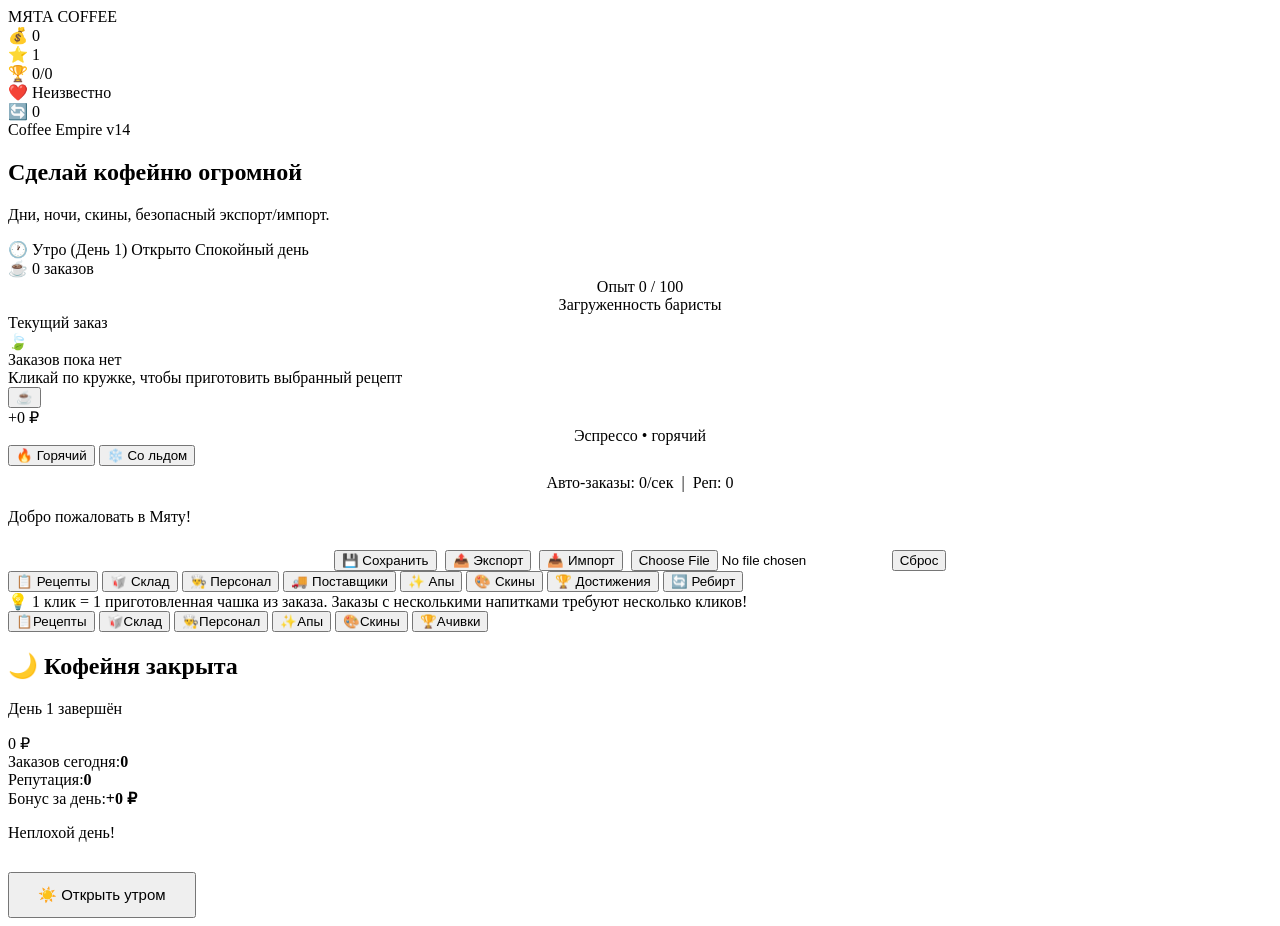
==== index.html @ 6c7955d6 "Update index.html" ====
<!doctype html>
<html lang="ru">
<head>
<meta charset="UTF-8">
<meta name="viewport" content="width=device-width, initial-scale=1, maximum-scale=1, user-scalable=no">
<title>Мята Coffee — Coffee Empire v14</title>
<link rel="stylesheet" href="style.css">
</head>
<body>
<nav>
  <div class="logo">МЯТА COFFEE<i></i></div>
  <div class="top">
    <div class="badge">💰 <span id="money">0</span></div>
    <div class="badge">⭐ <span id="level">1</span></div>
    <div class="badge">🏆 <span id="achDone">0</span>/<span id="achTotal">0</span></div>
    <div class="badge">❤️ <span id="repName">Неизвестно</span></div>
    <div class="badge">🔄 <span id="rebirth">0</span></div>
  </div>
</nav>

<div class="wrap">
  <section class="hero">
    <div class="eyebrow">Coffee Empire v14</div>
    <h1>Сделай кофейню огромной</h1>
    <p class="sub">Дни, ночи, скины, безопасный экспорт/импорт.</p>
  </section>

  <div class="day-info">
    <span>🕐 <span id="timeName">Утро</span> (День <span id="dayNum">1</span>)</span>
    <span id="statusText">Открыто</span>
    <span id="eventText">Спокойный день</span>
  </div>
  
  <div class="timebar"><div class="timefill" id="timeFill"></div></div>
  <div id="eventBanner" class="event-banner" style="display:none"></div>
  <div class="res-wrap"><div class="res-row" id="resRow"></div></div>

  <div class="layout">
    <section class="panel" id="leftPanel">
      <div class="stat">☕ <span id="cups">0</span> заказов</div>
      <div class="small" style="text-align:center">Опыт <span id="xp">0</span> / <span id="need">100</span></div>
      <div class="bar"><div class="fill" id="xpbar"></div></div>
      <div class="small" style="text-align:center">Загруженность баристы</div>
      <div class="stress-bar"><div class="stress-fill" id="stressFill"></div></div>
      
      <div class="order-stage">
        <div class="order-label">Текущий заказ</div>
        <div id="orderCard">
          <div class="emoji">🍃</div>
          <div class="name">Заказов пока нет</div>
          <div class="hint">Кликай по кружке, чтобы приготовить выбранный рецепт</div>
        </div>
      </div>

      <button class="big-coffee" id="coffeeBtn" title="Приготовить выбранный рецепт">☕</button>
      <div class="stat">+<span id="click">0</span> ₽</div>
      <div class="small" style="text-align:center" id="clickInfo">Эспрессо • горячий</div>
      
      <div class="controls">
        <button class="toggle-btn hot active" id="btnHot">🔥 Горячий</button>
        <button class="toggle-btn iced" id="btnIced">❄️ Со льдом</button>
      </div>

      <p class="small" style="text-align:center;margin-top:8px">Авто-заказы: <span id="autoRate">0</span>/сек &nbsp;|&nbsp; Реп: <span id="rep">0</span></p>
      <div class="log" id="log">Добро пожаловать в Мяту!</div>
      
      <hr style="border:0;border-top:1px solid var(--line);margin:12px 0">
      
      <div style="display:flex;gap:8px;justify-content:center;flex-wrap:wrap">
        <button class="buy" id="saveBtn">💾 Сохранить</button>
        <button class="reset" id="exportBtn">📤 Экспорт</button>
        <button class="reset" id="importBtn">📥 Импорт</button>
        <input type="file" class="file-input" id="importFile" accept=".json,.txt">
        <button class="reset" id="resetBtn">Сброс</button>
      </div>
    </section>

    <section class="panel">
      <div class="tabs" id="tabBar">
        <button class="tab active" data-tab="recipes">📋 Рецепты</button>
        <button class="tab" data-tab="storage">🥡 Склад</button>
        <button class="tab" data-tab="staff">👨‍🍳 Персонал</button>
        <button class="tab" data-tab="suppliers">🚚 Поставщики</button>
        <button class="tab" data-tab="upgrades">✨ Апы</button>
        <button class="tab" data-tab="skins">🎨 Скины</button>
        <button class="tab" data-tab="ach">🏆 Достижения</button>
        <button class="tab" data-tab="rebirth">🔄 Ребирт</button>
      </div>

      <div id="recipes">
        <div class="tip">💡 1 клик = 1 приготовленная чашка из заказа. Заказы с несколькими напитками требуют несколько кликов!</div>
        <div class="recipe-grid" id="recipeCards"></div>
      </div>
      
      <div id="storage" style="display:none">
        <p class="small" style="margin-top:0">Закупка ингредиентов (партиями по 10 шт).</p>
        <div class="inv-grid" id="invGrid"></div>
      </div>
      
      <div id="staff" style="display:none">
        <p class="small" style="margin-top:0">Персонал автоматически готовит заказы.</p>
        <div id="staffList"></div>
      </div>
      
      <div id="suppliers" style="display:none">
        <p class="small" style="margin-top:0">Автозакупка ингредиентов.</p>
        <div id="suppList"></div>
      </div>
      
      <div id="upgrades" style="display:none">
        <p class="small" style="margin-top:0">Постоянные улучшения для кофейни (сбрасываются при ребирте).</p>
        <div id="upgradeList"></div>
      </div>
      
      <div id="skins" style="display:none">
        <p class="small" style="margin-top:0">Меняй внешний вид кофейни.</p>
        <div id="skinList"></div>
      </div>
      
      <div id="ach" style="display:none">
        <p class="small" style="margin-top:0">Выполняй цели и получай бонусы навсегда.</p>
        <div id="achList"></div>
      </div>
      
      <div id="rebirth" style="display:none">
        <div style="text-align:center;padding:12px">
          <div style="font-size:28px;color:var(--purple);font-weight:900">+<span id="bonus">0</span>% к доходу</div>
          <div class="small" style="margin: 10px 0; padding: 10px; background: rgba(0,0,0,0.05); border-radius: 8px;">
              Прогресс для ребирта:<br>
              <b id="rebirthEarned" style="font-size: 16px; color: var(--green);">0</b> / <b>100 000 ₽</b>
          </div>
          <p class="small" style="color: var(--muted)">Ребирт сбросит текущие деньги, склад, персонал и улучшения, но оставит достижения, скины и даст +25% к доходу навсегда!</p>
          <button class="btn" id="rebirthBtn" style="margin-top:8px;padding:10px 20px;font-size:14px">🔄 Сделать ребирт</button>
        </div>
      </div>
    </section>
  </div>
</div>

<div class="bottom-nav">
  <button data-tab="recipes">📋<span>Рецепты</span></button>
  <button data-tab="storage">🥡<span>Склад</span></button>
  <button data-tab="staff">👨‍🍳<span>Персонал</span></button>
  <button data-tab="upgrades">✨<span>Апы</span></button>
  <button data-tab="skins">🎨<span>Скины</span></button>
  <button data-tab="ach">🏆<span>Ачивки</span></button>
</div>

<div id="dayOverlay">
  <div class="day-modal">
    <h2>🌙 Кофейня закрыта</h2>
    <p class="small">День <span id="modalDay">1</span> завершён</p>
    <div class="big-num" id="modalMoney">0 ₽</div>
    <div class="row"><span>Заказов сегодня:</span><b id="modalCups">0</b></div>
    <div class="row"><span>Репутация:</span><b id="modalRep">0</b></div>
    <div class="row"><span>Бонус за день:</span><b id="modalBonus">+0 ₽</b></div>
    <p class="small" id="modalComment">Неплохой день!</p>
    <button class="btn" id="openMorningBtn" style="margin-top:14px;padding:12px 28px;font-size:15px">☀️ Открыть утром</button>
  </div>
</div>

<script src="script.js"></script>
</body>
</html>
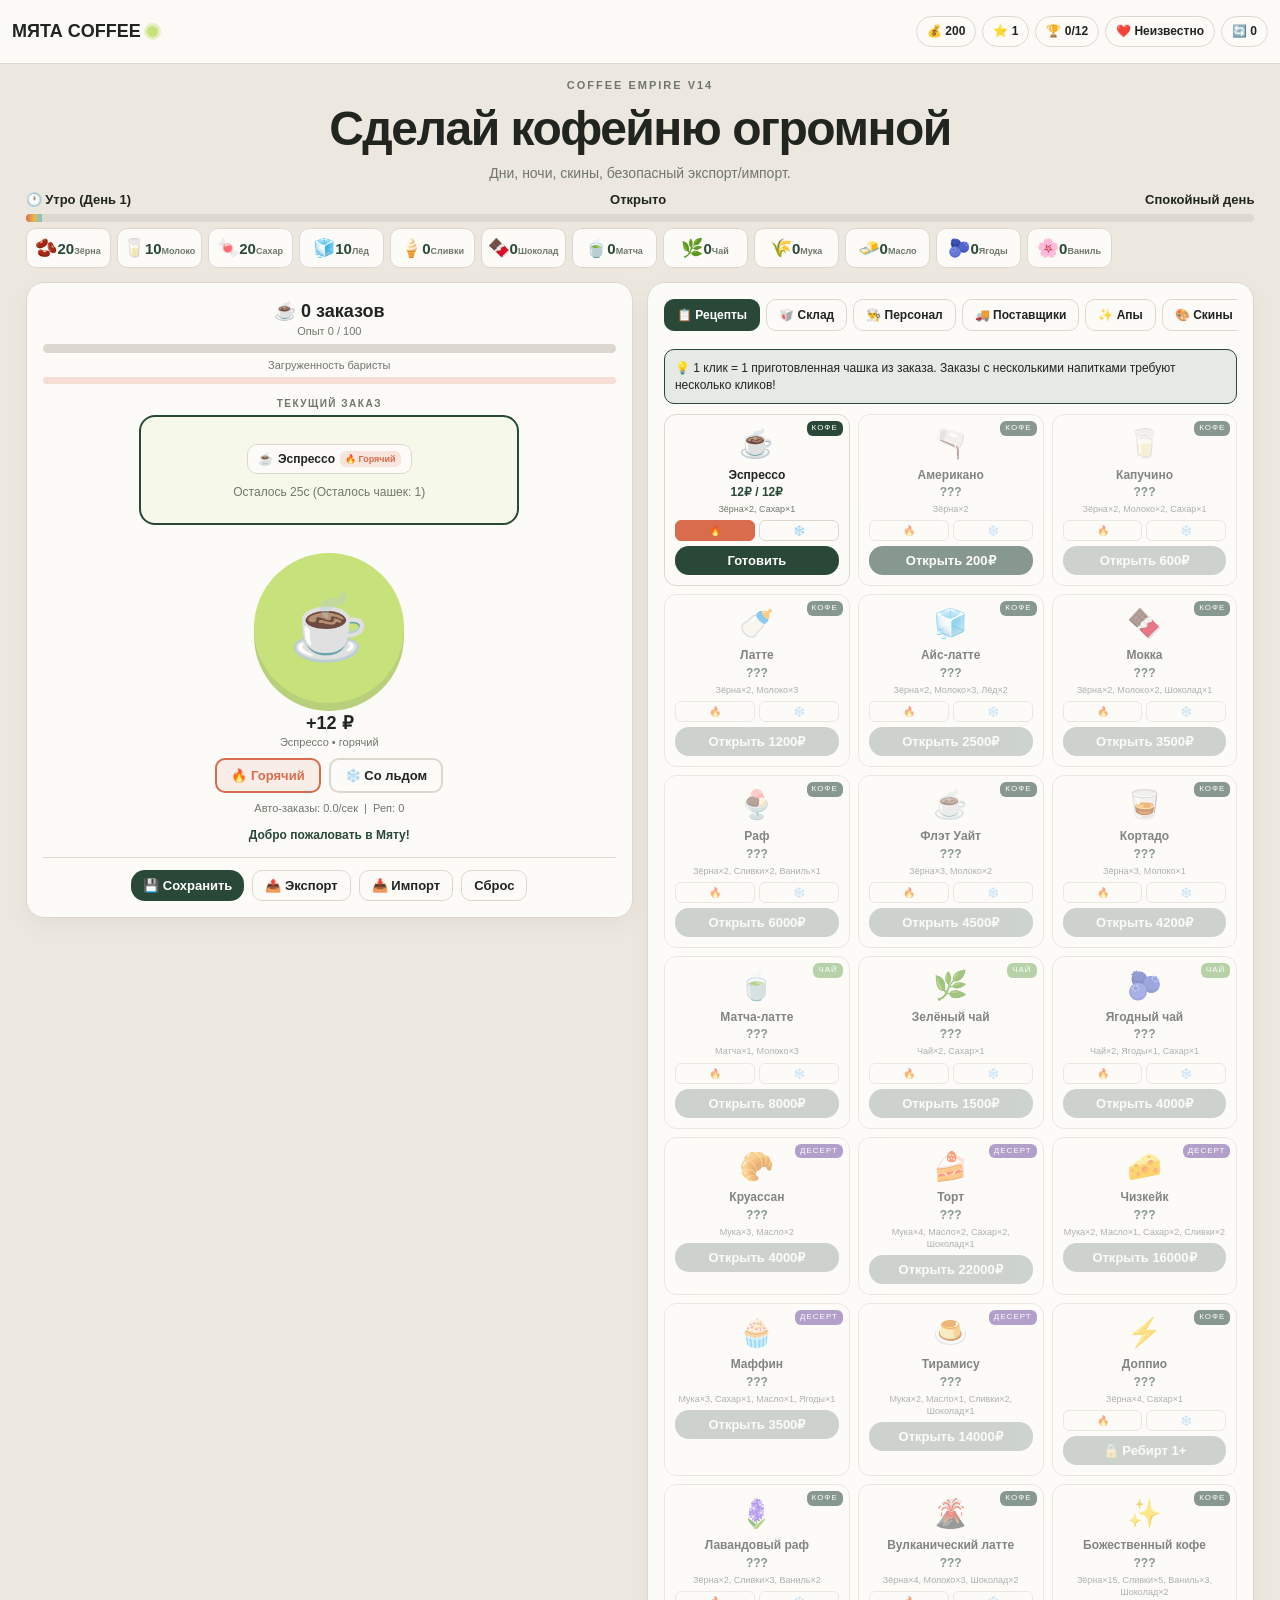
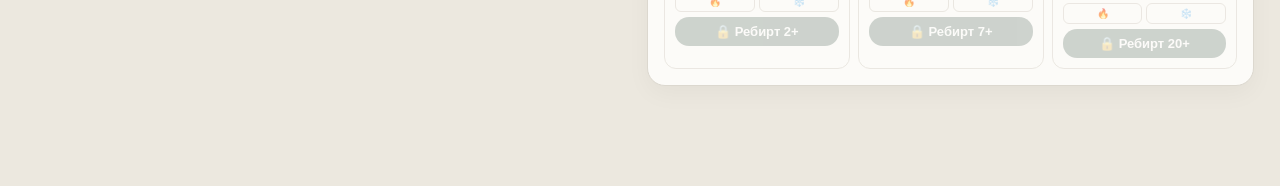
==== commit ea5e2ba3: "Add files via upload" ====
--- a/index.html
+++ b/index.html
@@ -14,7 +14,7 @@
     <div class="badge">⭐ <span id="level">1</span></div>
     <div class="badge">🏆 <span id="achDone">0</span>/<span id="achTotal">0</span></div>
     <div class="badge">❤️ <span id="repName">Неизвестно</span></div>
-    <div class="badge">🔄 <span id="rebirth">0</span></div>
+    <div class="badge">🔄 <span id="rebirthCount">0</span></div>
   </div>
 </nav>
 
--- a/style.css
+++ b/style.css
@@ -0,0 +1,89 @@
+
+:root{
+  --ink:#20251f; --muted:#6f776d; --cream:#ece8df; --green:#294838; --lime:#c8e27b; 
+  --line:#dcd8cf; --gold:#e7b84b; --purple:#7657a8; --ice:#7ec4cf; --hot:#d96c4c; 
+  --warn:#e74c3c; --ok:#27ae60; --panel:#fcfbf8; --tea:#7fb069; --nav-bg:rgba(252,251,248,.95);
+}
+body.skin-classic{--cream:#e8e3d8;--green:#5d4037;--lime:#d7ccc8;--line:#d7ccc8;--nav-bg:rgba(232,227,216,.95); --panel:#f5f0e8;}
+body.skin-rose{--cream:#fce4e9;--green:#c2185b;--lime:#f8bbd0;--line:#f8bbd0;--nav-bg:rgba(252,228,233,.95); --panel:#fff0f3;}
+body.skin-ocean{--cream:#d6eaf8;--green:#1565c0;--lime:#90caf9;--line:#bbdefb;--nav-bg:rgba(214,234,248,.95); --panel:#ebf5fb;}
+
+body.night, body.evening, body.skin-night {
+  --cream:#14161a !important; --ink:#f0f0f0 !important; --muted:#a0a5aa !important; 
+  --panel:#22262c !important; --line:#3a3f47 !important; --nav-bg:rgba(20,22,26,.95) !important;
+}
+
+*{box-sizing:border-box;-webkit-tap-highlight-color:transparent}
+html{scroll-behavior:smooth; overflow-y:scroll;}
+body{margin:0;background:var(--cream);color:var(--ink);font-family:Arial,Helvetica,sans-serif;line-height:1.35;transition:background .5s}
+.wrap{width:min(1300px,96vw);margin:auto;padding-bottom:100px}
+
+/* ИСПРАВЛЕНО: Шапка теперь тянется по высоте, если бейджи переносятся на новую строку */
+nav{min-height:64px; height:auto; display:flex; align-items:center; justify-content:space-between; border-bottom:1px solid var(--line); gap:8px; background:var(--nav-bg); backdrop-filter:blur(6px); position:sticky; top:0; z-index:10; padding:8px 12px; flex-wrap:wrap;}
+.logo{font-size:18px;font-weight:900;display:flex;align-items:center;gap:6px; flex-shrink:0;}
+.logo i{display:inline-block;width:11px;height:11px;border-radius:50%;background:var(--lime);box-shadow:0 0 0 3px rgba(200,226,123,.4)}
+.top{display:flex;gap:6px;flex-wrap:wrap;justify-content:flex-end}
+.badge{background:var(--panel);border:1px solid var(--line);border-radius:18px;padding:6px 10px;font-weight:800;white-space:nowrap;font-size:12px;color:var(--ink); flex:0 0 auto;}
+
+.bottom-nav{display:none;position:fixed;bottom:0;left:0;right:0;background:var(--nav-bg);border-top:1px solid var(--line);z-index:20;justify-content:space-around;padding:6px 0}
+.bottom-nav button{flex:1;background:none;border:none;font-size:11px;font-weight:800;color:var(--muted);padding:6px 2px;display:flex;flex-direction:column;align-items:center;gap:3px}.bottom-nav button.active{color:var(--green)}
+.hero{text-align:center;padding:14px 0 8px}.hero h1{font-size:clamp(26px,4.5vw,48px);letter-spacing:-1.5px;margin:4px 0 2px}.sub{color:var(--muted);margin:0;font-size:14px}
+.layout{display:grid;grid-template-columns:1fr 1fr;gap:14px;margin-top:14px; align-items: start;}
+@media(max-width:900px){.layout{grid-template-columns:1fr}.bottom-nav{display:flex}}
+.panel{background:var(--panel);border:1px solid var(--line);border-radius:18px;padding:16px;box-shadow:0 8px 24px rgba(0,0,0,0.04);position:relative;overflow:hidden;color:var(--ink)}
+.day-info{display:flex;justify-content:space-between;align-items:center;font-size:13px;font-weight:800;margin-bottom:6px;flex-wrap:wrap;gap:4px;color:var(--ink)}
+.timebar{height:8px;background:var(--line);border-radius:4px;margin:6px 0;overflow:hidden}.timefill{height:100%;width:0;background:linear-gradient(90deg,var(--hot),var(--gold),var(--ice));transition:width .1s linear}
+.event-banner{text-align:center;padding:8px 10px;border-radius:10px;font-weight:900;font-size:13px;margin:8px 0;animation:pulse 2.2s infinite}
+.event-morning{background:#fff8e1;color:#8d6e63}.event-rain{background:#e3f2fd;color:#1565c0}.event-festival{background:#f3e5f5;color:#6a1b9a}.event-rush{background:#ffebee;color:#c62828}.event-supply{background:#e8f5e9;color:#2e7d32}.event-inspection{background:#fff3e0;color:#ef6c00}
+@keyframes pulse{0%,100%{transform:scale(1)}50%{transform:scale(1.01)}}
+.res-wrap{overflow-x:auto;-webkit-overflow-scrolling:touch;margin-bottom:12px}.res-row{display:flex;gap:6px;min-width:max-content}
+.res{flex:0 0 auto;width:85px;background:var(--panel);border:1px solid var(--line);border-radius:10px;padding:7px 5px;text-align:center;font-size:11px;font-weight:800}.res .n{font-size:15px;color:var(--green)}.res .cap{font-size:9px;color:var(--muted)}
+.order-stage{text-align:center;padding:8px 0}.order-label{font-size:10px;text-transform:uppercase;letter-spacing:1.5px;color:var(--muted);font-weight:800;margin-bottom:4px}
+#orderCard{max-width:380px;margin:0 auto 12px;border:2px dashed var(--line);border-radius:16px;padding:14px;background:var(--panel);min-height:110px;display:flex;flex-direction:column;align-items:center;justify-content:center;gap:6px;transition:.2s}#orderCard.active{border-style:solid;border-color:var(--green);background:rgba(200,226,123,.12)}
+#orderCard .emoji{font-size:42px}#orderCard .name{font-size:16px;font-weight:900;color:var(--ink)}#orderCard .hint{color:var(--muted);font-size:12px}
+.order-items{display:flex;gap:8px;flex-wrap:wrap;justify-content:center;margin:4px 0}
+.oitem{background:var(--panel);border:1px solid var(--line);border-radius:10px;padding:6px 10px;font-weight:800;font-size:12px;display:flex;align-items:center;gap:5px;color:var(--ink)}
+.oitem .t{font-size:9px;padding:2px 5px;border-radius:6px}.oitem .t.hot{background:rgba(217, 108, 76, 0.15);color:var(--hot)}.oitem .t.iced{background:rgba(126, 196, 207, 0.15);color:var(--ice)}.oitem .t.food{background:rgba(150,150,150,0.15);color:var(--muted)}
+
+.big-coffee{width:150px;height:150px;border:0;border-radius:50%;background:var(--lime);display:block;margin:8px auto;font-size:64px;cursor:pointer;box-shadow:0 8px 0 rgba(168,198,93,0.8);transition:.08s;touch-action:manipulation}.big-coffee:active:not(:disabled){transform:translateY(6px);box-shadow:0 2px 0 rgba(168,198,93,0.8)}.big-coffee:disabled{opacity:.45;cursor:not-allowed}.big-coffee.overheat{animation:shake .4s;filter:brightness(1.2)}
+@keyframes shake{0%,100%{transform:translateX(0)}25%{transform:translateX(-4px)}75%{transform:translateX(4px)}}
+.controls{display:flex;gap:8px;justify-content:center;flex-wrap:wrap;margin-top:8px}
+.toggle-btn{border:2px solid var(--line);background:var(--panel);border-radius:10px;padding:8px 14px;font-weight:800;cursor:pointer;display:inline-flex;align-items:center;gap:5px;transition:.15s;font-size:13px;color:var(--ink);touch-action:manipulation}
+.toggle-btn.active.hot{border-color:var(--hot);color:var(--hot);background:rgba(217, 108, 76, 0.1)}
+.toggle-btn.active.iced{border-color:var(--ice);color:var(--ice);background:rgba(126, 196, 207, 0.1)}
+.toggle-btn:disabled{opacity:.5;cursor:not-allowed}
+.stat{text-align:center;font-size:18px;font-weight:900;color:var(--ink)}.small{font-size:11px;color:var(--muted)}
+.bar{height:9px;background:var(--line);border-radius:8px;overflow:hidden;margin:5px 0}.fill{height:100%;width:0;background:var(--green);transition:.25s}
+.stress-bar{height:7px;background:rgba(217, 108, 76, 0.2);border-radius:4px;overflow:hidden;margin:5px 0}.stress-fill{height:100%;width:0;background:var(--hot);transition:.2s}
+.log{text-align:center;min-height:18px;color:var(--green);font-weight:800;margin-top:6px;font-size:12px}
+
+/* ИСПРАВЛЕНО: Вкладки теперь имеют горизонтальный скролл и не прыгают на новые строки */
+.tabs{display:flex;gap:6px;margin-bottom:12px;overflow-x:auto;-webkit-overflow-scrolling:touch;padding-bottom:6px;}
+.tabs::-webkit-scrollbar { height: 4px; }
+.tabs::-webkit-scrollbar-thumb { background: var(--line); border-radius: 4px; }
+.tab{flex:0 0 auto;white-space:nowrap;padding:8px 12px;border:1px solid var(--line);background:transparent;border-radius:10px;font-weight:800;cursor:pointer;transition:.15s;font-size:12px;color:var(--ink)}.tab.active{background:var(--green);color:#fff; border-color:var(--green);}
+
+.item{border:1px solid var(--line);border-radius:12px;padding:10px;margin:7px 0;display:flex;justify-content:space-between;align-items:center;gap:8px}.item .meta{flex:1}.item .title{font-weight:900;font-size:13px;color:var(--ink)}.item .desc{font-size:10px;color:var(--muted)}
+.btn,.buy{border:0;background:var(--green);color:#fff;border-radius:14px;padding:7px 12px;font-weight:800;cursor:pointer;transition:.15s;font-size:13px;touch-action:manipulation}.btn:disabled,.buy:disabled{opacity:.4;cursor:not-allowed}.btn.secondary{background:var(--gold);color:#2a2208}.btn.small{padding:5px 8px;font-size:11px}.btn.danger{background:var(--warn)}
+.recipe-grid{display:grid;grid-template-columns:repeat(3,1fr);gap:8px}
+.card{border:1px solid var(--line);border-radius:12px;padding:10px;background:var(--panel);text-align:center;position:relative}.card .emoji{font-size:28px}.card b{font-size:12px;color:var(--ink)}.card .small{font-size:9px}.card .cost{color:var(--green);font-weight:900;font-size:12px}.card .ing{font-size:9px;color:var(--muted);margin-top:3px}.card .temp-row{display:flex;gap:4px;margin-top:5px}.card .temp-row button{flex:1;font-size:10px;padding:4px 2px;border-radius:6px;border:1px solid var(--line);background:var(--panel);color:var(--ink);cursor:pointer;font-weight:800}
+.card .temp-row button.active.hot{background:var(--hot);color:#fff;border-color:var(--hot)}.card .temp-row button.active.iced{background:var(--ice);color:#fff;border-color:var(--ice)}.card .cat{font-size:8px;text-transform:uppercase;letter-spacing:1px;color:#fff;background:var(--green);padding:2px 5px;border-radius:6px;position:absolute;top:6px;right:6px}.card.cat-tea .cat{background:var(--tea)}.card.cat-dessert .cat{background:var(--purple)}
+@media(max-width:560px){.recipe-grid{grid-template-columns:1fr 1fr}}
+.inv-grid{display:grid;grid-template-columns:repeat(4,1fr);gap:8px}
+.inv-cell{background:var(--panel);border:1px solid var(--line);border-radius:10px;padding:7px;text-align:center;font-size:10px;font-weight:800}.inv-cell .emoji{font-size:20px;display:block}.inv-cell .n{font-size:13px;color:var(--green)}.inv-cell .cap{font-size:8px;color:var(--muted)}
+@media(max-width:560px){.inv-grid{grid-template-columns:repeat(3,1fr)}}
+.staff-card,.supp,.ach{border:1px solid var(--line);border-radius:12px;padding:10px;margin:7px 0;background:var(--panel)}
+.staff-card .head,.supp .head{display:flex;justify-content:space-between;align-items:center;gap:6px}
+.staff-card .emoji{font-size:24px}.staff-card .name,.supp .name{font-weight:900;font-size:13px;color:var(--ink)}.staff-card .lvl,.supp .desc{font-size:10px;color:var(--muted)}.staff-card .stats,.supp .rate{font-size:10px;color:var(--muted);margin:4px 0}.staff-card .actions{display:flex;gap:5px;flex-wrap:wrap}
+.ach{display:flex;gap:8px;align-items:center}.ach.done{background:rgba(200,226,123,.15);border-color:var(--lime)}.ach .icon{font-size:24px}.ach .info{flex:1}.ach .title{font-weight:900;font-size:13px;color:var(--ink)}.ach .desc{font-size:10px;color:var(--muted)}.ach .progress{font-size:9px;color:var(--green);font-weight:800;margin-top:2px}.ach .reward{font-size:10px;color:var(--gold);font-weight:800;white-space:nowrap}
+.skin-card{border:1px solid var(--line);border-radius:12px;padding:10px;margin:7px 0;display:flex;justify-content:space-between;align-items:center;background:var(--panel)}.skin-card .preview{width:36px;height:36px;border-radius:8px;border:1px solid var(--line)}.skin-card .name{font-weight:900;font-size:13px;color:var(--ink)}.skin-card .desc{font-size:10px;color:var(--muted)}
+#dayOverlay{position:fixed;inset:0;background:rgba(0,0,0,.75);display:none;align-items:center;justify-content:center;z-index:50;padding:16px}#dayOverlay.show{display:flex}
+.day-modal{background:var(--panel);border-radius:20px;padding:22px;max-width:420px;width:100%;text-align:center;border:1px solid var(--line);color:var(--ink)}.day-modal h2{margin:0 0 10px}.day-modal .big-num{font-size:34px;font-weight:900;color:var(--green)}.day-modal .row{display:flex;justify-content:space-between;padding:8px 0;border-bottom:1px solid var(--line);font-size:14px}
+.float{position:fixed;pointer-events:none;font-weight:900;font-size:16px;animation:floatUp 1.1s ease-out forwards;z-index:100}
+@keyframes floatUp{0%{opacity:1;transform:translateY(0) scale(1)}100%{opacity:0;transform:translateY(-50px) scale(1.2)}}
+.flash{animation:flash .4s}@keyframes flash{0%,100%{filter:brightness(1)}50%{filter:brightness(1.3)}}
+.reset{border:1px solid var(--line);background:var(--panel);border-radius:10px;padding:7px 12px;cursor:pointer;font-weight:800;font-size:13px;color:var(--ink)}
+.file-input{display:none}
+.tip{background:rgba(41, 72, 56, 0.1);border:1px solid var(--green);border-radius:10px;padding:10px;font-size:12px;color:var(--ink);margin-bottom:10px}
+
+.eyebrow{font-size:11px;text-transform:uppercase;letter-spacing:2px;color:var(--muted);font-weight:900}
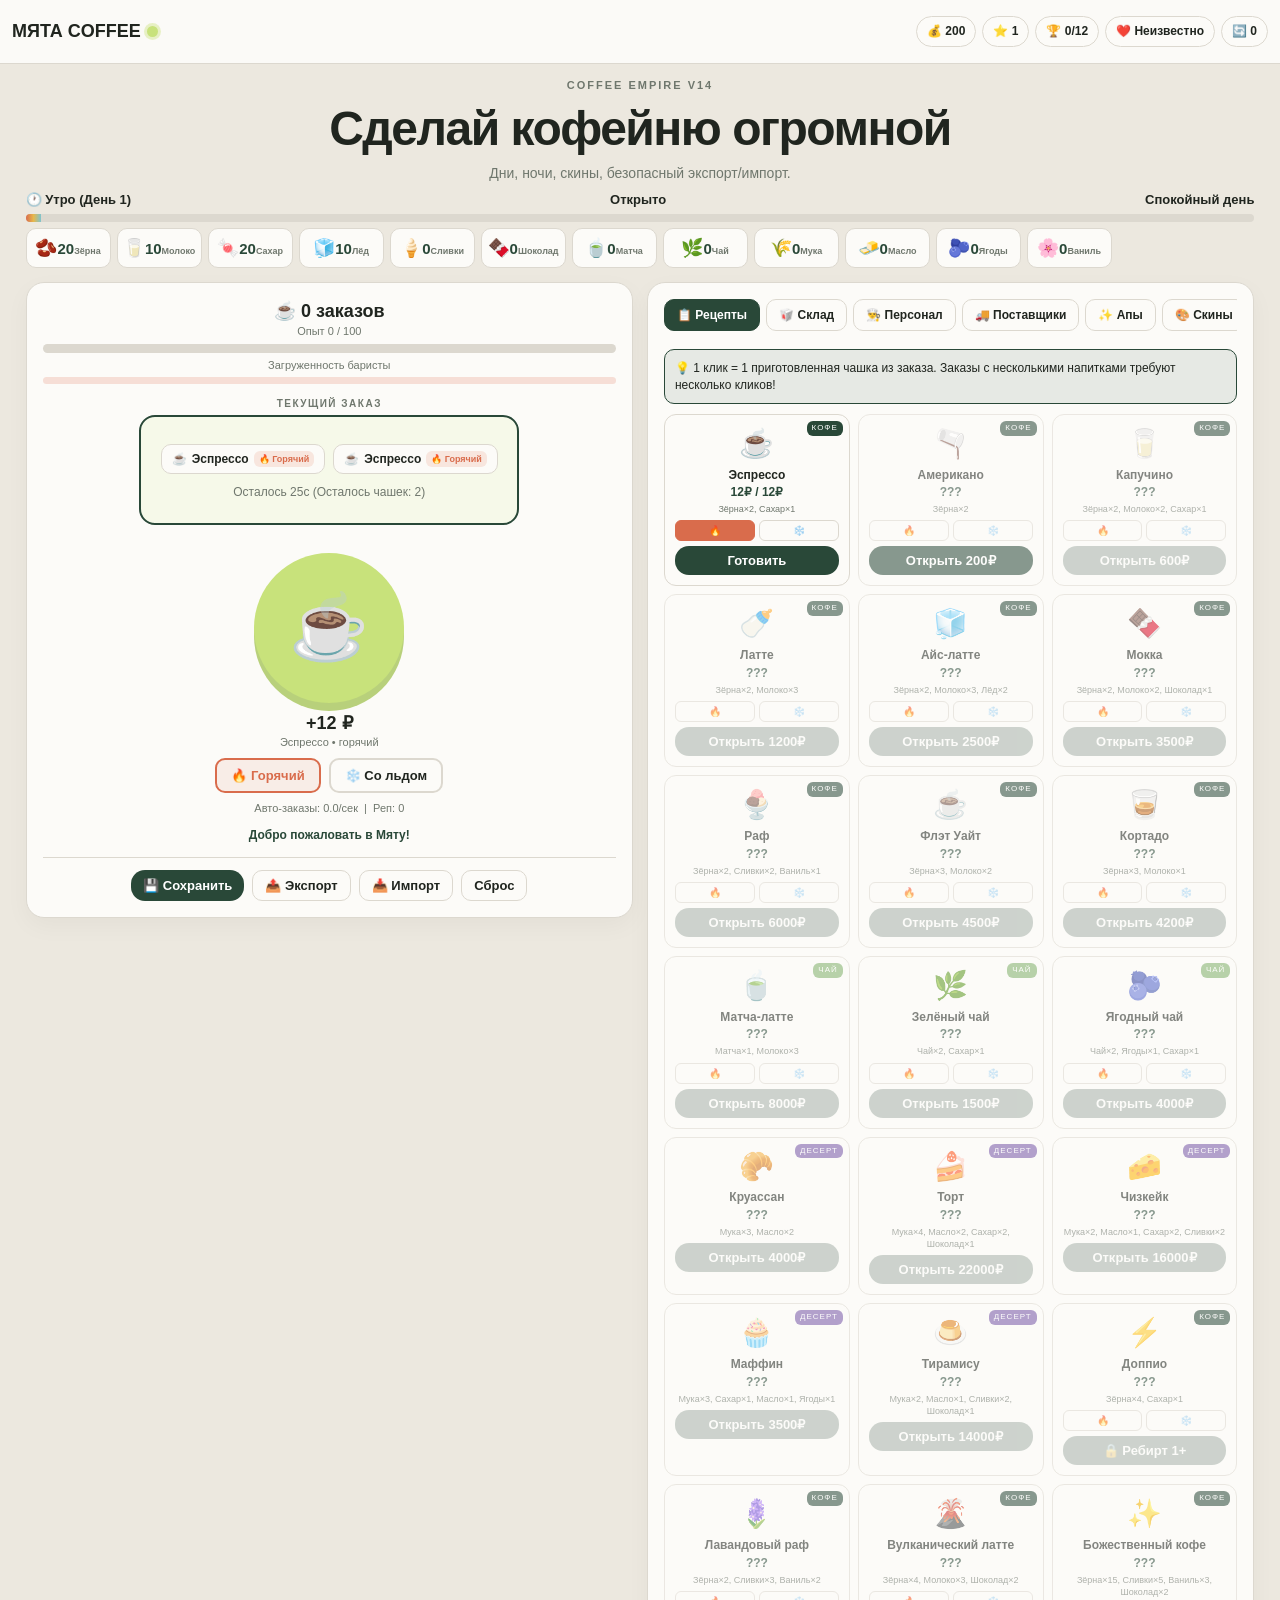
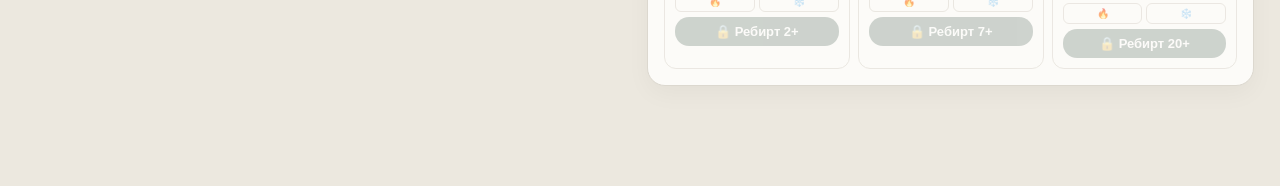
==== commit 588f5f22: "Update index.html" ====
--- a/index.html
+++ b/index.html
@@ -4,7 +4,96 @@
 <meta charset="UTF-8">
 <meta name="viewport" content="width=device-width, initial-scale=1, maximum-scale=1, user-scalable=no">
 <title>Мята Coffee — Coffee Empire v14</title>
-<link rel="stylesheet" href="style.css">
+<style>
+:root{
+  --ink:#20251f; --muted:#6f776d; --cream:#ece8df; --green:#294838; --lime:#c8e27b; 
+  --line:#dcd8cf; --gold:#e7b84b; --purple:#7657a8; --ice:#7ec4cf; --hot:#d96c4c; 
+  --warn:#e74c3c; --ok:#27ae60; --panel:#fcfbf8; --tea:#7fb069; --nav-bg:rgba(252,251,248,.95);
+}
+body.skin-classic{--cream:#e8e3d8;--green:#5d4037;--lime:#d7ccc8;--line:#d7ccc8;--nav-bg:rgba(232,227,216,.95); --panel:#f5f0e8;}
+body.skin-rose{--cream:#fce4e9;--green:#c2185b;--lime:#f8bbd0;--line:#f8bbd0;--nav-bg:rgba(252,228,233,.95); --panel:#fff0f3;}
+body.skin-ocean{--cream:#d6eaf8;--green:#1565c0;--lime:#90caf9;--line:#bbdefb;--nav-bg:rgba(214,234,248,.95); --panel:#ebf5fb;}
+
+body.night, body.evening, body.skin-night {
+  --cream:#14161a !important; --ink:#f0f0f0 !important; --muted:#a0a5aa !important; 
+  --panel:#22262c !important; --line:#3a3f47 !important; --nav-bg:rgba(20,22,26,.95) !important;
+}
+
+*{box-sizing:border-box;-webkit-tap-highlight-color:transparent}
+html{scroll-behavior:smooth; overflow-y:scroll;}
+body{margin:0;background:var(--cream);color:var(--ink);font-family:Arial,Helvetica,sans-serif;line-height:1.35;transition:background .5s}
+.wrap{width:min(1300px,96vw);margin:auto;padding-bottom:100px}
+
+/* ИСПРАВЛЕНО: Шапка теперь тянется по высоте, если бейджи переносятся на новую строку */
+nav{min-height:64px; height:auto; display:flex; align-items:center; justify-content:space-between; border-bottom:1px solid var(--line); gap:8px; background:var(--nav-bg); backdrop-filter:blur(6px); position:sticky; top:0; z-index:10; padding:8px 12px; flex-wrap:wrap;}
+.logo{font-size:18px;font-weight:900;display:flex;align-items:center;gap:6px; flex-shrink:0;}
+.logo i{display:inline-block;width:11px;height:11px;border-radius:50%;background:var(--lime);box-shadow:0 0 0 3px rgba(200,226,123,.4)}
+.top{display:flex;gap:6px;flex-wrap:wrap;justify-content:flex-end}
+.badge{background:var(--panel);border:1px solid var(--line);border-radius:18px;padding:6px 10px;font-weight:800;white-space:nowrap;font-size:12px;color:var(--ink); flex:0 0 auto;}
+
+.bottom-nav{display:none;position:fixed;bottom:0;left:0;right:0;background:var(--nav-bg);border-top:1px solid var(--line);z-index:20;justify-content:space-around;padding:6px 0}
+.bottom-nav button{flex:1;background:none;border:none;font-size:11px;font-weight:800;color:var(--muted);padding:6px 2px;display:flex;flex-direction:column;align-items:center;gap:3px}.bottom-nav button.active{color:var(--green)}
+.hero{text-align:center;padding:14px 0 8px}.hero h1{font-size:clamp(26px,4.5vw,48px);letter-spacing:-1.5px;margin:4px 0 2px}.sub{color:var(--muted);margin:0;font-size:14px}
+.layout{display:grid;grid-template-columns:1fr 1fr;gap:14px;margin-top:14px; align-items: start;}
+@media(max-width:900px){.layout{grid-template-columns:1fr}.bottom-nav{display:flex}}
+.panel{background:var(--panel);border:1px solid var(--line);border-radius:18px;padding:16px;box-shadow:0 8px 24px rgba(0,0,0,0.04);position:relative;overflow:hidden;color:var(--ink)}
+.day-info{display:flex;justify-content:space-between;align-items:center;font-size:13px;font-weight:800;margin-bottom:6px;flex-wrap:wrap;gap:4px;color:var(--ink)}
+.timebar{height:8px;background:var(--line);border-radius:4px;margin:6px 0;overflow:hidden}.timefill{height:100%;width:0;background:linear-gradient(90deg,var(--hot),var(--gold),var(--ice));transition:width .1s linear}
+.event-banner{text-align:center;padding:8px 10px;border-radius:10px;font-weight:900;font-size:13px;margin:8px 0;animation:pulse 2.2s infinite}
+.event-morning{background:#fff8e1;color:#8d6e63}.event-rain{background:#e3f2fd;color:#1565c0}.event-festival{background:#f3e5f5;color:#6a1b9a}.event-rush{background:#ffebee;color:#c62828}.event-supply{background:#e8f5e9;color:#2e7d32}.event-inspection{background:#fff3e0;color:#ef6c00}
+@keyframes pulse{0%,100%{transform:scale(1)}50%{transform:scale(1.01)}}
+.res-wrap{overflow-x:auto;-webkit-overflow-scrolling:touch;margin-bottom:12px}.res-row{display:flex;gap:6px;min-width:max-content}
+.res{flex:0 0 auto;width:85px;background:var(--panel);border:1px solid var(--line);border-radius:10px;padding:7px 5px;text-align:center;font-size:11px;font-weight:800}.res .n{font-size:15px;color:var(--green)}.res .cap{font-size:9px;color:var(--muted)}
+.order-stage{text-align:center;padding:8px 0}.order-label{font-size:10px;text-transform:uppercase;letter-spacing:1.5px;color:var(--muted);font-weight:800;margin-bottom:4px}
+#orderCard{max-width:380px;margin:0 auto 12px;border:2px dashed var(--line);border-radius:16px;padding:14px;background:var(--panel);min-height:110px;display:flex;flex-direction:column;align-items:center;justify-content:center;gap:6px;transition:.2s}#orderCard.active{border-style:solid;border-color:var(--green);background:rgba(200,226,123,.12)}
+#orderCard .emoji{font-size:42px}#orderCard .name{font-size:16px;font-weight:900;color:var(--ink)}#orderCard .hint{color:var(--muted);font-size:12px}
+.order-items{display:flex;gap:8px;flex-wrap:wrap;justify-content:center;margin:4px 0}
+.oitem{background:var(--panel);border:1px solid var(--line);border-radius:10px;padding:6px 10px;font-weight:800;font-size:12px;display:flex;align-items:center;gap:5px;color:var(--ink)}
+.oitem .t{font-size:9px;padding:2px 5px;border-radius:6px}.oitem .t.hot{background:rgba(217, 108, 76, 0.15);color:var(--hot)}.oitem .t.iced{background:rgba(126, 196, 207, 0.15);color:var(--ice)}.oitem .t.food{background:rgba(150,150,150,0.15);color:var(--muted)}
+
+.big-coffee{width:150px;height:150px;border:0;border-radius:50%;background:var(--lime);display:block;margin:8px auto;font-size:64px;cursor:pointer;box-shadow:0 8px 0 rgba(168,198,93,0.8);transition:.08s;touch-action:manipulation}.big-coffee:active:not(:disabled){transform:translateY(6px);box-shadow:0 2px 0 rgba(168,198,93,0.8)}.big-coffee:disabled{opacity:.45;cursor:not-allowed}.big-coffee.overheat{animation:shake .4s;filter:brightness(1.2)}
+@keyframes shake{0%,100%{transform:translateX(0)}25%{transform:translateX(-4px)}75%{transform:translateX(4px)}}
+.controls{display:flex;gap:8px;justify-content:center;flex-wrap:wrap;margin-top:8px}
+.toggle-btn{border:2px solid var(--line);background:var(--panel);border-radius:10px;padding:8px 14px;font-weight:800;cursor:pointer;display:inline-flex;align-items:center;gap:5px;transition:.15s;font-size:13px;color:var(--ink);touch-action:manipulation}
+.toggle-btn.active.hot{border-color:var(--hot);color:var(--hot);background:rgba(217, 108, 76, 0.1)}
+.toggle-btn.active.iced{border-color:var(--ice);color:var(--ice);background:rgba(126, 196, 207, 0.1)}
+.toggle-btn:disabled{opacity:.5;cursor:not-allowed}
+.stat{text-align:center;font-size:18px;font-weight:900;color:var(--ink)}.small{font-size:11px;color:var(--muted)}
+.bar{height:9px;background:var(--line);border-radius:8px;overflow:hidden;margin:5px 0}.fill{height:100%;width:0;background:var(--green);transition:.25s}
+.stress-bar{height:7px;background:rgba(217, 108, 76, 0.2);border-radius:4px;overflow:hidden;margin:5px 0}.stress-fill{height:100%;width:0;background:var(--hot);transition:.2s}
+.log{text-align:center;min-height:18px;color:var(--green);font-weight:800;margin-top:6px;font-size:12px}
+
+/* ИСПРАВЛЕНО: Вкладки теперь имеют горизонтальный скролл и не прыгают на новые строки */
+.tabs{display:flex;gap:6px;margin-bottom:12px;overflow-x:auto;-webkit-overflow-scrolling:touch;padding-bottom:6px;}
+.tabs::-webkit-scrollbar { height: 4px; }
+.tabs::-webkit-scrollbar-thumb { background: var(--line); border-radius: 4px; }
+.tab{flex:0 0 auto;white-space:nowrap;padding:8px 12px;border:1px solid var(--line);background:transparent;border-radius:10px;font-weight:800;cursor:pointer;transition:.15s;font-size:12px;color:var(--ink)}.tab.active{background:var(--green);color:#fff; border-color:var(--green);}
+
+.item{border:1px solid var(--line);border-radius:12px;padding:10px;margin:7px 0;display:flex;justify-content:space-between;align-items:center;gap:8px}.item .meta{flex:1}.item .title{font-weight:900;font-size:13px;color:var(--ink)}.item .desc{font-size:10px;color:var(--muted)}
+.btn,.buy{border:0;background:var(--green);color:#fff;border-radius:14px;padding:7px 12px;font-weight:800;cursor:pointer;transition:.15s;font-size:13px;touch-action:manipulation}.btn:disabled,.buy:disabled{opacity:.4;cursor:not-allowed}.btn.secondary{background:var(--gold);color:#2a2208}.btn.small{padding:5px 8px;font-size:11px}.btn.danger{background:var(--warn)}
+.recipe-grid{display:grid;grid-template-columns:repeat(3,1fr);gap:8px}
+.card{border:1px solid var(--line);border-radius:12px;padding:10px;background:var(--panel);text-align:center;position:relative}.card .emoji{font-size:28px}.card b{font-size:12px;color:var(--ink)}.card .small{font-size:9px}.card .cost{color:var(--green);font-weight:900;font-size:12px}.card .ing{font-size:9px;color:var(--muted);margin-top:3px}.card .temp-row{display:flex;gap:4px;margin-top:5px}.card .temp-row button{flex:1;font-size:10px;padding:4px 2px;border-radius:6px;border:1px solid var(--line);background:var(--panel);color:var(--ink);cursor:pointer;font-weight:800}
+.card .temp-row button.active.hot{background:var(--hot);color:#fff;border-color:var(--hot)}.card .temp-row button.active.iced{background:var(--ice);color:#fff;border-color:var(--ice)}.card .cat{font-size:8px;text-transform:uppercase;letter-spacing:1px;color:#fff;background:var(--green);padding:2px 5px;border-radius:6px;position:absolute;top:6px;right:6px}.card.cat-tea .cat{background:var(--tea)}.card.cat-dessert .cat{background:var(--purple)}
+@media(max-width:560px){.recipe-grid{grid-template-columns:1fr 1fr}}
+.inv-grid{display:grid;grid-template-columns:repeat(4,1fr);gap:8px}
+.inv-cell{background:var(--panel);border:1px solid var(--line);border-radius:10px;padding:7px;text-align:center;font-size:10px;font-weight:800}.inv-cell .emoji{font-size:20px;display:block}.inv-cell .n{font-size:13px;color:var(--green)}.inv-cell .cap{font-size:8px;color:var(--muted)}
+@media(max-width:560px){.inv-grid{grid-template-columns:repeat(3,1fr)}}
+.staff-card,.supp,.ach{border:1px solid var(--line);border-radius:12px;padding:10px;margin:7px 0;background:var(--panel)}
+.staff-card .head,.supp .head{display:flex;justify-content:space-between;align-items:center;gap:6px}
+.staff-card .emoji{font-size:24px}.staff-card .name,.supp .name{font-weight:900;font-size:13px;color:var(--ink)}.staff-card .lvl,.supp .desc{font-size:10px;color:var(--muted)}.staff-card .stats,.supp .rate{font-size:10px;color:var(--muted);margin:4px 0}.staff-card .actions{display:flex;gap:5px;flex-wrap:wrap}
+.ach{display:flex;gap:8px;align-items:center}.ach.done{background:rgba(200,226,123,.15);border-color:var(--lime)}.ach .icon{font-size:24px}.ach .info{flex:1}.ach .title{font-weight:900;font-size:13px;color:var(--ink)}.ach .desc{font-size:10px;color:var(--muted)}.ach .progress{font-size:9px;color:var(--green);font-weight:800;margin-top:2px}.ach .reward{font-size:10px;color:var(--gold);font-weight:800;white-space:nowrap}
+.skin-card{border:1px solid var(--line);border-radius:12px;padding:10px;margin:7px 0;display:flex;justify-content:space-between;align-items:center;background:var(--panel)}.skin-card .preview{width:36px;height:36px;border-radius:8px;border:1px solid var(--line)}.skin-card .name{font-weight:900;font-size:13px;color:var(--ink)}.skin-card .desc{font-size:10px;color:var(--muted)}
+#dayOverlay{position:fixed;inset:0;background:rgba(0,0,0,.75);display:none;align-items:center;justify-content:center;z-index:50;padding:16px}#dayOverlay.show{display:flex}
+.day-modal{background:var(--panel);border-radius:20px;padding:22px;max-width:420px;width:100%;text-align:center;border:1px solid var(--line);color:var(--ink)}.day-modal h2{margin:0 0 10px}.day-modal .big-num{font-size:34px;font-weight:900;color:var(--green)}.day-modal .row{display:flex;justify-content:space-between;padding:8px 0;border-bottom:1px solid var(--line);font-size:14px}
+.float{position:fixed;pointer-events:none;font-weight:900;font-size:16px;animation:floatUp 1.1s ease-out forwards;z-index:100}
+@keyframes floatUp{0%{opacity:1;transform:translateY(0) scale(1)}100%{opacity:0;transform:translateY(-50px) scale(1.2)}}
+.flash{animation:flash .4s}@keyframes flash{0%,100%{filter:brightness(1)}50%{filter:brightness(1.3)}}
+.reset{border:1px solid var(--line);background:var(--panel);border-radius:10px;padding:7px 12px;cursor:pointer;font-weight:800;font-size:13px;color:var(--ink)}
+.file-input{display:none}
+.tip{background:rgba(41, 72, 56, 0.1);border:1px solid var(--green);border-radius:10px;padding:10px;font-size:12px;color:var(--ink);margin-bottom:10px}
+
+.eyebrow{font-size:11px;text-transform:uppercase;letter-spacing:2px;color:var(--muted);font-weight:900}
+</style>
 </head>
 <body>
 <nav>
@@ -159,6 +248,562 @@
   </div>
 </div>
 
-<script src="script.js"></script>
+<script>const SAVE_VERSION = 14; 
+const DAY_DURATION = 90;
+
+const INGREDIENTS = {
+  beans:{emoji:'🫘',name:'Зёрна',baseCost:2,cap:400},milk:{emoji:'🥛',name:'Молоко',baseCost:3,cap:400},
+  sugar:{emoji:'🍬',name:'Сахар',baseCost:1,cap:600},ice:{emoji:'🧊',name:'Лёд',baseCost:2,cap:600},
+  cream:{emoji:'🍦',name:'Сливки',baseCost:5,cap:300},chocolate:{emoji:'🍫',name:'Шоколад',baseCost:8,cap:240},
+  matcha:{emoji:'🍵',name:'Матча',baseCost:12,cap:200},tea:{emoji:'🌿',name:'Чай',baseCost:6,cap:240},
+  flour:{emoji:'🌾',name:'Мука',baseCost:4,cap:400},butter:{emoji:'🧈',name:'Масло',baseCost:7,cap:240},
+  berries:{emoji:'🫐',name:'Ягоды',baseCost:10,cap:200},vanilla:{emoji:'🌸',name:'Ваниль',baseCost:15,cap:160}
+};
+
+const RECIPES = {
+  espresso:{emoji:'☕',name:'Эспрессо',cat:'coffee',base:12,hot:true,iced:false,ing:{beans:2,sugar:1}},
+  americano:{emoji:'🫗',name:'Американо',cat:'coffee',base:15,hot:true,iced:true,ing:{beans:2},cost:200},
+  cap:{emoji:'🥛',name:'Капучино',cat:'coffee',base:28,hot:true,iced:false,ing:{beans:2,milk:2,sugar:1},cost:600},
+  latte:{emoji:'🍼',name:'Латте',cat:'coffee',base:35,hot:true,iced:true,ing:{beans:2,milk:3},cost:1200},
+  iceLatte:{emoji:'🧊',name:'Айс-латте',cat:'coffee',base:45,hot:false,iced:true,ing:{beans:2,milk:3,ice:2},cost:2500},
+  mocha:{emoji:'🍫',name:'Мокка',cat:'coffee',base:55,hot:true,iced:true,ing:{beans:2,milk:2,chocolate:1},cost:3500},
+  raf:{emoji:'🍨',name:'Раф',cat:'coffee',base:70,hot:true,iced:true,ing:{beans:2,cream:2,vanilla:1},cost:6000},
+  flatWhite:{emoji:'☕',name:'Флэт Уайт',cat:'coffee',base:40,hot:true,iced:false,ing:{beans:3,milk:2},cost:4500},
+  cortado:{emoji:'🥃',name:'Кортадо',cat:'coffee',base:38,hot:true,iced:false,ing:{beans:3,milk:1},cost:4200},
+  matchaLatte:{emoji:'🍵',name:'Матча-латте',cat:'tea',base:75,hot:true,iced:true,ing:{matcha:1,milk:3},cost:8000},
+  greenTea:{emoji:'🌿',name:'Зелёный чай',cat:'tea',base:30,hot:true,iced:true,ing:{tea:2,sugar:1},cost:1500},
+  berryTea:{emoji:'🫐',name:'Ягодный чай',cat:'tea',base:45,hot:true,iced:true,ing:{tea:2,berries:1,sugar:1},cost:4000},
+  croissant:{emoji:'🥐',name:'Круассан',cat:'dessert',base:220,hot:false,iced:false,ing:{flour:3,butter:2},cost:4000},
+  cake:{emoji:'🍰',name:'Торт',cat:'dessert',base:900,hot:false,iced:false,ing:{flour:4,butter:2,sugar:2,chocolate:1},cost:22000},
+  cheesecake:{emoji:'🧀',name:'Чизкейк',cat:'dessert',base:650,hot:false,iced:false,ing:{flour:2,butter:1,sugar:2,cream:2},cost:16000},
+  muffin:{emoji:'🧁',name:'Маффин',cat:'dessert',base:180,hot:false,iced:false,ing:{flour:3,sugar:1,butter:1,berries:1},cost:3500},
+  tiramisu:{emoji:'🍮',name:'Тирамису',cat:'dessert',base:520,hot:false,iced:false,ing:{flour:2,butter:1,cream:2,chocolate:1},cost:14000},
+  doppio:{emoji:'⚡',name:'Доппио',cat:'coffee',base:65,hot:true,iced:false,ing:{beans:4,sugar:1},rebirthReq:1},
+  lavenderRaf:{emoji:'🪻',name:'Лавандовый раф',cat:'coffee',base:120,hot:true,iced:true,ing:{beans:2,cream:3,vanilla:2},rebirthReq:2},
+  volcanoLatte:{emoji:'🌋',name:'Вулканический латте',cat:'coffee',base:280,hot:true,iced:true,ing:{beans:4,milk:3,chocolate:2},rebirthReq:7},
+  divine:{emoji:'✨',name:'Божественный кофе',cat:'coffee',base:3500,hot:true,iced:true,ing:{beans:15,cream:5,vanilla:3,chocolate:2},rebirthReq:20}
+};
+
+const STAFF_DEF=[
+  {id:'bar1',emoji:'👨‍🍳',name:'Бариста',role:'coffee',speed:0.35,tip:0.05,cost:300,count:0},
+  {id:'bar2',emoji:'👩‍🍳',name:'Шеф-бариста',role:'coffee',speed:1.2,tip:0.15,cost:2800,count:0},
+  {id:'tea1',emoji:'🍵',name:'Чайный мастер',role:'tea',speed:1.0,tip:0.10,cost:2200,count:0},
+  {id:'bak1',emoji:'🥐',name:'Пекарь',role:'dessert',speed:0.6,tip:0.08,cost:3500,count:0},
+  {id:'bak2',emoji:'👨‍🍳',name:'Шеф-пекарь',role:'dessert',speed:1.8,tip:0.14,cost:9000,count:0},
+  {id:'rob1',emoji:'🤖',name:'Робот-бариста',role:'any',speed:3.0,tip:0.06,cost:15000,count:0},
+  {id:'fab1',emoji:'🏭',name:'Фабрика кофе',role:'any',speed:12,tip:0.10,cost:80000,count:0}
+];
+
+const SUPPLIERS_DEF=[
+  {id:'sup_beans',emoji:'🫘',name:'Обжарщик зёрен',ing:'beans',rate:1.5,cost:800,count:0},
+  {id:'sup_milk',emoji:'🥛',name:'Молочная ферма',ing:'milk',rate:2.0,cost:1000,count:0},
+  {id:'sup_ice',emoji:'🧊',name:'Льдозавод',ing:'ice',rate:2.5,cost:1200,count:0},
+  {id:'sup_bake',emoji:'🌾',name:'Пекарня-поставщик',ing:'flour',rate:1.5,cost:1500,count:0},
+  {id:'sup_premium',emoji:'💎',name:'Премиум поставщик',ing:'all',rate:0.8,cost:5000,count:0}
+];
+
+const UPGRADES=[
+  {id:'u1',name:'Удобные стаканчики',desc:'+8₽ к цене кофе',cost:150,type:'base',val:8},
+  {id:'u2',name:'Сиропы',desc:'+25₽ к цене кофе',cost:800,type:'base',val:25},
+  {id:'u3',name:'Премиум зерно',desc:'+80₽ к цене кофе',cost:4000,type:'base',val:80},
+  {id:'u4',name:'Золотые турки',desc:'+400₽ к цене кофе',cost:25000,type:'base',val:400},
+  {id:'u5',name:'Стеллажи',desc:'+50% к складу',cost:6000,type:'cap',val:0.5},
+  {id:'u6',name:'Реклама',desc:'+25% клиентов',cost:10000,type:'spawn',val:0.25}
+];
+
+const SKINS=[
+  {id:'mint',name:'Мята',desc:'Темная мята',class:'',cost:0,unlocked:true},
+  {id:'classic',name:'Классика',desc:'Тёплые кофейные тона',class:'skin-classic',cost:5000},
+  {id:'rose',name:'Розовая мечта',desc:'Нежная розовая тема',class:'skin-rose',cost:15000},
+  {id:'ocean',name:'Океан',desc:'Прохладная синяя тема',class:'skin-ocean',cost:25000},
+  {id:'night',name:'Ночная',desc:'Глубокая ночная тема',class:'skin-night',cost:0,rebirthReq:3}
+];
+
+const ACHIEVEMENTS=[
+  {id:'a1',icon:'☕',title:'Первые чашки',desc:'Продать 100 напитков',target:100,type:'cups',reward:0.05},
+  {id:'a2',icon:'💰',title:'Начинающий бизнес',desc:'Заработать 25 000 ₽',target:25000,type:'earned',reward:0.08},
+  {id:'a3',icon:'❄️',title:'Ледяной король',desc:'Продать 150 холодных напитков',target:150,type:'iced',reward:0.10},
+  {id:'a4',icon:'🔥',title:'Горячая десятка',desc:'Продать 150 горячих напитков',target:150,type:'hot',reward:0.10},
+  {id:'a5',icon:'🥐',title:'Кондитер',desc:'Продать 100 десертов',target:100,type:'dessert',reward:0.12},
+  {id:'a6',icon:'👨‍🍳',title:'Команда мечты',desc:'Нанять 15 сотрудников',target:15,type:'staff',reward:0.12},
+  {id:'a7',icon:'🚚',title:'Автоматизация',desc:'Нанять 5 поставщиков',target:5,type:'suppliers',reward:0.10},
+  {id:'a8',icon:'⭐',title:'Уровень 30',desc:'Достичь 30 уровня',target:30,type:'level',reward:0.15},
+  {id:'a9',icon:'🏆',title:'Кофейная империя',desc:'Сделать 3 ребирта',target:3,type:'rebirth',reward:0.25},
+  {id:'a10',icon:'❤️',title:'Любимая кофейня',desc:'Достичь 50 репутации',target:50,type:'rep',reward:0.10},
+  {id:'a11',icon:'🌙',title:'Ночная смена',desc:'Продать 50 заказов ночью',target:50,type:'night',reward:0.12},
+  {id:'a12',icon:'📅',title:'Рабочая неделя',desc:'Закрыть 7 дней',target:7,type:'days',reward:0.15}
+];
+
+const EVENTS=[
+  {id:'morning',name:'☕ Утренний час пик',desc:'Много заказов на кофе',class:'event-morning',effect:'spawn',val:2.5,dur:20},
+  {id:'rain',name:'🌧️ Дождь',desc:'Меньше клиентов, все хотят горячее',class:'event-rain',effect:'hot',val:1.5,dur:30},
+  {id:'festival',name:'🎉 Фестиваль кофе',desc:'Чаевые ×2',class:'event-festival',effect:'tips',val:2,dur:25},
+  {id:'rush',name:'⚡ Обеденный rush',desc:'Заказы появляются очень быстро',class:'event-rush',effect:'spawn',val:3,dur:15},
+  {id:'supply',name:'🚚 Оптовая поставка',desc:'Ингредиенты дешевле на 30%',class:'event-supply',effect:'cheap',val:0.7,dur:40},
+  {id:'inspection',name:'🔍 Проверка СЭС',desc:'Ошибки снижают репутацию сильнее',class:'event-inspection',effect:'strict',val:2,dur:25}
+];
+
+function createDefaultState(){
+  const inv={}; Object.keys(INGREDIENTS).forEach(k=>inv[k]=0); inv.beans=20; inv.milk=10; inv.sugar=20; inv.ice=10;
+  return {money:200,cups:0,xp:0,level:1,earned:0,totalEarned:0,rebirth:0,rep:0,baseBonus:0,spawnRate:1,capMult:1,recipes:{espresso:true},inv,staff:STAFF_DEF.map(s=>({...s})),suppliers:SUPPLIERS_DEF.map(s=>({...s})),upgrades:UPGRADES.map(u=>({...u, bought:0})),achievements:ACHIEVEMENTS.map(a=>({...a})),skins:SKINS.map(s=>({...s})),activeSkin:'mint',day:1,dayOpen:true,dayTime:0,stats:{iced:0,hot:0,dessert:0,staffHired:0,suppliersHired:0,night:0,daysClosed:0},saveVersion:SAVE_VERSION};
+}
+
+let S=createDefaultState();
+let currentOrder=null,selectedRecipe='espresso',selectedTemp='hot',orderTimer=0,autoSaveTimer=0,lastTick=performance.now(),stress=0,lastClickTime=0,currentEvent=null,eventTimer=0,nextEventTime=45+Math.random()*45,nightTimer=0,audioCtx=null,dayMoney=0,dayCups=0,dayRep=0,uiTimer=0,needsUIUpdate=true;
+
+const $=id=>document.getElementById(id);
+
+function initAudio(){if(!audioCtx)audioCtx=new(window.AudioContext||window.webkitAudioContext)();}
+function playSound(type){
+  if(!audioCtx)return; try{
+    const osc=audioCtx.createOscillator(),gain=audioCtx.createGain(),now=audioCtx.currentTime;
+    osc.connect(gain); gain.connect(audioCtx.destination);
+    if(type==='click'){osc.type='sine';osc.frequency.setValueAtTime(600,now);osc.frequency.exponentialRampToValueAtTime(300,now+0.1);gain.gain.setValueAtTime(0.1,now);gain.gain.exponentialRampToValueAtTime(0.01,now+0.1);osc.start(now);osc.stop(now+0.1);}
+    else if(type==='sell'){osc.type='triangle';osc.frequency.setValueAtTime(800,now);osc.frequency.exponentialRampToValueAtTime(1200,now+0.15);gain.gain.setValueAtTime(0.12,now);gain.gain.exponentialRampToValueAtTime(0.01,now+0.2);osc.start(now);osc.stop(now+0.2);}
+    else if(type==='error'){osc.type='sawtooth';osc.frequency.setValueAtTime(200,now);osc.frequency.linearRampToValueAtTime(100,now+0.25);gain.gain.setValueAtTime(0.1,now);gain.gain.exponentialRampToValueAtTime(0.01,now+0.25);osc.start(now);osc.stop(now+0.25);}
+    else if(type==='ach'){osc.type='sine';osc.frequency.setValueAtTime(523,now);osc.frequency.setValueAtTime(659,now+0.1);osc.frequency.setValueAtTime(784,now+0.2);gain.gain.setValueAtTime(0.1,now);gain.gain.linearRampToValueAtTime(0,now+0.4);osc.start(now);osc.stop(now+0.4);}
+    else if(type==='event'){osc.type='square';osc.frequency.setValueAtTime(440,now);osc.frequency.setValueAtTime(554,now+0.1);osc.frequency.setValueAtTime(659,now+0.2);gain.gain.setValueAtTime(0.08,now);gain.gain.linearRampToValueAtTime(0,now+0.5);osc.start(now);osc.stop(now+0.5);}
+    else if(type==='dayend'){osc.type='sine';osc.frequency.setValueAtTime(440,now);osc.frequency.setValueAtTime(349,now+0.2);osc.frequency.setValueAtTime(262,now+0.5);gain.gain.setValueAtTime(0.12,now);gain.gain.linearRampToValueAtTime(0,now+0.8);osc.start(now);osc.stop(now+0.8);}
+  }catch(e){}
+}
+
+function needXp(){return 100+(S.level-1)*130;}
+function rebirthMult(){return 1+S.rebirth*0.25;}
+function achMult(){return 1+S.achievements.filter(a=>a.claimed).reduce((s,a)=>s+a.reward,0);}
+function totalMult(){return rebirthMult()*achMult();}
+function cap(ing){return Math.floor(INGREDIENTS[ing].cap*S.capMult);}
+function ingCost(ing){
+  let c=INGREDIENTS[ing].baseCost * 10 * (1+S.level*0.02);
+  if(currentEvent&&currentEvent.effect==='cheap')c*=currentEvent.val;
+  return Math.floor(c);
+}
+function recipePrice(id,temp){const r=RECIPES[id];if(!r)return 0;let price=r.base+S.baseBonus;if(temp==='iced'&&r.iced)price+=Math.floor(r.base*0.4);return Math.max(1,price);}
+function canCraft(id,temp){const r=RECIPES[id];if(!r)return false;if(temp==='iced'&&!r.iced)return false;if(temp==='hot'&&!r.hot)return false;for(const[ing,need]of Object.entries(r.ing)){if((S.inv[ing]||0)<need)return false;}if(temp==='iced'&&(S.inv.ice||0)<1)return false;return true;}
+
+function log(t){$('log').textContent=t;setTimeout(()=>{if($('log').textContent===t)$('log').textContent='';},2200);}
+
+// ШИФРОВАНИЕ СОХРАНЕНИЙ (Защита от изменения блокнотом)
+function serializeSave(stateData){
+  const jsonStr = JSON.stringify(stateData);
+  return btoa(encodeURIComponent(jsonStr)); // Кодируем в Base64
+}
+
+function deserializeSave(encodedStr){
+  try{
+    const jsonStr = decodeURIComponent(atob(encodedStr));
+    return JSON.parse(jsonStr);
+  }catch(e){
+    // Если кодировка повреждена или файл изменен вручную без ума — пробуем прочитать как обычный JSON на всякий случай
+    return JSON.parse(encodedStr);
+  }
+}
+
+function saveGame(){
+  const encrypted = serializeSave(S);
+  localStorage.setItem('myataCoffeeSecureV14', encrypted);
+}
+
+function loadGame(){
+  try{
+    const raw = localStorage.getItem('myataCoffeeSecureV14') || localStorage.getItem('myataCoffeeRebirthV13') || localStorage.getItem('myataCoffeeRebirthV12');
+    if(!raw)return;
+    const loaded = deserializeSave(raw);
+    if(!loaded || typeof loaded.money !== 'number') return;
+    
+    S={...S,...loaded};
+    if(!S.staff||S.staff.length!==STAFF_DEF.length)S.staff=STAFF_DEF.map(s=>({...s}));
+    if(!S.suppliers||S.suppliers.length!==SUPPLIERS_DEF.length)S.suppliers=SUPPLIERS_DEF.map(s=>({...s}));
+    if(!S.achievements||S.achievements.length!==ACHIEVEMENTS.length)S.achievements=ACHIEVEMENTS.map(a=>({...a}));
+    if(!S.skins||S.skins.length!==SKINS.length)S.skins=SKINS.map(s=>({...s}));
+    if(!S.upgrades||S.upgrades.length!==UPGRADES.length)S.upgrades=UPGRADES.map(u=>({...u, bought:0}));
+    if(!S.inv){S.inv={};Object.keys(INGREDIENTS).forEach(k=>S.inv[k]=0);}
+    Object.keys(INGREDIENTS).forEach(k=>{if(S.inv[k]==null)S.inv[k]=0});
+    if(!S.recipes)S.recipes={espresso:true};
+    if(!S.stats)S.stats={iced:0,hot:0,dessert:0,staffHired:0,suppliersHired:0,night:0,daysClosed:0};
+    if(!S.activeSkin)S.activeSkin='mint';
+    if(S.dayOpen===undefined)S.dayOpen=true;
+    if(S.totalEarned===undefined)S.totalEarned=S.earned||0;
+    S.saveVersion=SAVE_VERSION;
+  }catch(e){console.error('Ошибка загрузки сохранения:',e);}
+}
+
+function exportSave(){
+  const encrypted = serializeSave(S);
+  const blob=new Blob([encrypted],{type:'text/plain'});
+  const url=URL.createObjectURL(blob);
+  const a=document.createElement('a');
+  a.href=url;
+  a.download=`myata_secure_save_day${S.day}.dat`;
+  document.body.appendChild(a);a.click();a.remove();
+  URL.revokeObjectURL(url);
+  log('📤 Защищенное сохранение экспортировано');
+  playSound('click');
+}
+
+function importSave(file){
+  const reader=new FileReader();
+  reader.onload=(e)=>{
+    try{
+      const loaded = deserializeSave(e.target.result);
+      if(!loaded || typeof loaded.money!=='number'){
+        log('❌ Неверный или поврежденный файл'); playSound('error'); return;
+      }
+      S={...S,...loaded};
+      if(!S.upgrades)S.upgrades=UPGRADES.map(u=>({...u, bought:0}));
+      applySkin(S.activeSkin);
+      saveGame();
+      log('📥 Сохранение успешно загружено');
+      playSound('ach');
+      needsUIUpdate=true;
+      buildStaticDOM();
+    }catch(err){
+      log('❌ Ошибка импорта файла'); playSound('error');
+    }
+  };
+  reader.readAsText(file);
+}
+
+function applySkin(id){const skin=S.skins.find(s=>s.id===id);if(!skin)return;S.activeSkin=id;applyTimeEffects();}
+function buySkin(id){const skin=S.skins.find(s=>s.id===id);if(!skin||skin.unlocked)return;if(skin.rebirthReq&&S.rebirth<skin.rebirthReq){log('🔒 Нужен ребирт '+skin.rebirthReq);return;}if(S.money<skin.cost){log('💸 Не хватает денег');return;}S.money-=skin.cost;skin.unlocked=true;log('🎨 Скин "'+skin.name+'" открыт!');playSound('sell');activateSkin(id);}
+function activateSkin(id){const skin=S.skins.find(s=>s.id===id);if(!skin||!skin.unlocked){log('🔒 Скин не открыт');return;}applySkin(id);log('🎨 Тема: '+skin.name);playSound('click');needsUIUpdate=true;}
+function repTier(){if(S.rep<10)return{name:'Неизвестно',mult:1};if(S.rep<30)return{name:'Популярно',mult:1.05};if(S.rep<60)return{name:'Любимо',mult:1.12};if(S.rep<100)return{name:'Легенда',mult:1.2};return{name:'Иконка',mult:1.3};}
+function getTimeOfDay(){if(S.dayTime<0.25)return{name:'Утро',class:'morning'};if(S.dayTime<0.5)return{name:'День',class:'day'};if(S.dayTime<0.75)return{name:'Вечер',class:'evening'};return{name:'Ночь',class:'night'};}
+function applyTimeEffects(){const t=getTimeOfDay();const skin=S.skins.find(s=>s.id===S.activeSkin);document.body.className=(skin?skin.class:'')+' '+t.class;$('timeName').textContent=t.name;$('timeFill').style.width=(S.dayTime*100)+'%';}
+function startEvent(){const pool=EVENTS.filter(e=>{if(e.id==='morning')return getTimeOfDay().name==='Утро';if(e.id==='rush')return getTimeOfDay().name==='День';return true;});currentEvent={...pool[Math.floor(Math.random()*pool.length)]};eventTimer=currentEvent.dur;playSound('event');log('🎲 Событие: '+currentEvent.name);renderEvent();}
+function endEvent(){currentEvent=null;renderEvent();}
+function renderEvent(){const b=$('eventBanner');if(!currentEvent){b.style.display='none';$('eventText').textContent='Спокойный день';return;}b.style.display='block';b.className='event-banner '+currentEvent.class;b.textContent=currentEvent.name+' — '+currentEvent.desc+' ('+Math.ceil(eventTimer)+'с)';$('eventText').textContent=currentEvent.name;}
+function closeDay(){S.dayOpen=false;currentOrder=null;playSound('dayend');const bonus=Math.min(50,Math.floor(dayMoney/500));S.money+=bonus;S.stats.daysClosed++;$('modalDay').textContent=S.day;$('modalMoney').textContent=Math.floor(dayMoney)+' ₽';$('modalCups').textContent=dayCups;const repChange=S.rep-dayRep;$('modalRep').textContent=(repChange>=0?'+':'')+repChange;$('modalBonus').textContent='+'+bonus+' ₽';let comment='Неплохой день!';if(dayMoney>5000)comment='Отличный день! Кофейня процветает.';if(dayMoney>15000)comment='Потрясающий день! Ты настоящий магнат кофе.';if(dayMoney<500)comment='Слабый день... Завтра будет лучше!';$('modalComment').textContent=comment;$('dayOverlay').classList.add('show');checkAchievements();needsUIUpdate=true;}
+function openMorning(){S.day++;S.dayOpen=true;S.dayTime=0;dayMoney=0;dayCups=0;dayRep=S.rep;nightTimer=0;$('dayOverlay').classList.remove('show');log('☀️ День '+S.day+' начался!');playSound('event');needsUIUpdate=true;}
+
+function generateOrder(){
+  const unlocked=Object.keys(RECIPES).filter(id=>S.recipes[id]);
+  const count=Math.random()<0.35?2:1;
+  const items=[];
+  let pool=unlocked;
+  const timeName=getTimeOfDay().name;
+  if(timeName==='Утро')pool=unlocked.filter(id=>RECIPES[id].cat==='coffee');
+  if(timeName==='Вечер')pool=unlocked.filter(id=>RECIPES[id].cat==='dessert'||RECIPES[id].cat==='tea');
+  if(pool.length===0)pool=unlocked;
+  
+  const id=pool[Math.floor(Math.random()*pool.length)];
+  const r=RECIPES[id];
+  let temp='neutral';
+  if(r.cat!=='dessert'){
+    let icedChance=0.30+(S.rebirth*0.02);
+    if(currentEvent&&currentEvent.effect==='hot')icedChance=0.05;
+    if(timeName==='Ночь')icedChance=0.5;
+    temp=Math.random()<icedChance?'iced':'hot';
+  }
+  
+  for(let i=0;i<count;i++){ items.push({id,temp}); }
+  currentOrder={items,time:25};
+  renderOrder();
+}
+
+function renderOrder(){
+  const card=$('orderCard');
+  if(!S.dayOpen){card.className='';card.innerHTML='<div class="emoji">🌙</div><div class="name">Кофейня закрыта</div><div class="hint">Ночь — отдыхай, планируй завтра. Нажми "Открыть утром".</div>';$('coffeeBtn').disabled=true;return;}
+  if(!currentOrder||currentOrder.items.length===0){card.className='';card.innerHTML='<div class="emoji">🍃</div><div class="name">Заказов пока нет</div><div class="hint">Кликай по кружке, чтобы приготовить выбранный рецепт</div>';$('coffeeBtn').disabled=true;return;}
+  
+  card.className='active';
+  let html='<div class="order-items">';
+  currentOrder.items.forEach(it=>{
+    const r=RECIPES[it.id];
+    const t=it.temp==='hot'?'🔥 Горячий':it.temp==='iced'?'❄️ Со льдом':'🥡 Еда';
+    html+=`<div class="oitem"><span>${r.emoji}</span><span>${r.name}</span><span class="t ${it.temp}">${t}</span></div>`;
+  });
+  html+=`</div><div class="hint">Осталось ${Math.ceil(currentOrder.time)}с (Осталось чашек: ${currentOrder.items.length})</div>`;
+  card.innerHTML=html;
+  $('coffeeBtn').disabled=false;
+}
+
+function floatText(text,x,y,color='#27ae60'){const el=document.createElement('div');el.className='float';el.textContent=text;el.style.left=x+'px';el.style.top=y+'px';el.style.color=color;document.body.appendChild(el);setTimeout(()=>el.remove(),1100);}
+function flashElement(el){el.classList.add('flash');setTimeout(()=>el.classList.remove('flash'),400);}
+
+function fulfillOrder(manual=true,clickEvent=null){
+  if(!S.dayOpen||!currentOrder||currentOrder.items.length===0)return;
+
+  if(manual){
+    const now=performance.now();
+    const delta=now-lastClickTime;
+    lastClickTime=now;
+    if(delta<250)stress+=18;else stress=Math.max(0,stress-8);
+    if(stress>100)stress=100;
+    if(stress>80){
+      log('🔥 Бариста перегрет! Замедляйся');
+      $('coffeeBtn').classList.add('overheat');
+      setTimeout(()=>$('coffeeBtn').classList.remove('overheat'),400);
+      playSound('error');
+      S.rep=Math.max(0,S.rep-(currentEvent&&currentEvent.effect==='strict'?2:1));
+      currentOrder=null; renderOrder(); needsUIUpdate=true; return;
+    }
+  }
+
+  const it = currentOrder.items[0];
+  const r=RECIPES[it.id];
+  const temp=r.cat==='dessert'?'neutral':it.temp;
+  
+  const needed={...r.ing};
+  if(temp==='iced') needed.ice = (needed.ice||0)+1;
+
+  for(const[ing,n]of Object.entries(needed)){
+    if((S.inv[ing]||0)<n){
+      if(manual){log('🥡 Не хватает '+INGREDIENTS[ing].name); playSound('error');}
+      return;
+    }
+  }
+
+  for(const[ing,n]of Object.entries(needed)) S.inv[ing]-=n;
+
+  let price=recipePrice(it.id,temp);
+  let perfect=true;
+  if(manual){
+    if(selectedRecipe!==it.id){price*=0.6;perfect=false;}
+    else if(r.cat!=='dessert'&&selectedTemp!==temp){price*=0.7;perfect=false;}
+  }
+
+  if(r.cat==='dessert')S.stats.dessert++;
+  else if(temp==='iced')S.stats.iced++;
+  else S.stats.hot++;
+  if(getTimeOfDay().name==='Ночь')S.stats.night++;
+
+  let tipMult=1;
+  if(currentEvent&&currentEvent.effect==='tips')tipMult*=currentEvent.val;
+  tipMult*=repTier().mult;
+
+  currentOrder.items.shift();
+  const isComplete = currentOrder.items.length === 0;
+
+  if(isComplete) {
+    if(manual){
+      if(perfect){
+        tipMult+=0.2+(stress/500); S.rep+=1;
+        log('✅ Заказ полностью выполнен!'); playSound('sell');
+      } else {
+        tipMult=0.9; log('⚠️ Выполнено, но с ошибками'); playSound('error');
+      }
+    } else {
+      let maxTip=0; S.staff.forEach(s=>{if(s.count>0&&s.tip>maxTip)maxTip=s.tip;});
+      tipMult+=maxTip; if(Math.random()<0.2)S.rep+=1;
+      log('🤖 Авто-заказ выполнен'); playSound('sell');
+    }
+    currentOrder=null;
+  } else {
+    if(manual) { playSound('click'); }
+  }
+
+  let total = Math.floor(price * tipMult * totalMult());
+  S.money+=total; S.earned+=total; S.totalEarned+=total;
+  S.cups+=1; S.xp+=14; dayMoney+=total; dayCups+=1;
+
+  if(clickEvent&&clickEvent.clientX)floatText('+'+total+'₽',clickEvent.clientX,clickEvent.clientY);
+  else floatText('+'+total+'₽',window.innerWidth/2,window.innerHeight/2);
+
+  flashElement($('leftPanel'));
+  checkLevelUp(); checkAchievements(); needsUIUpdate=true;
+}
+
+function checkLevelUp(){while(S.xp>=needXp()){S.xp-=needXp();S.level++;log('🎉 Уровень '+S.level+'!');playSound('ach');}}
+function staffSpeedFor(cat){return S.staff.reduce((sum,s)=>{if(s.count<1)return sum;if(s.role==='any'||s.role===cat)return sum+s.speed*s.count;return sum;},0);}
+function totalStaffSpeed(){return staffSpeedFor('coffee')+staffSpeedFor('tea')+staffSpeedFor('dessert');}
+
+function staffWork(dt){
+  if(!S.dayOpen)return;
+  let speed=totalStaffSpeed();
+  if(currentEvent&&currentEvent.effect==='spawn')speed*=currentEvent.val;
+  if(speed<=0)return;
+  orderTimer+=speed*dt;
+  while(orderTimer>=1){
+    orderTimer-=1;
+    if(!currentOrder)generateOrder();
+    if(currentOrder && currentOrder.items.length > 0){
+      const it = currentOrder.items[0];
+      const r = RECIPES[it.id];
+      const temp = r.cat==='dessert'?'neutral':it.temp;
+      const needed = {...r.ing};
+      if(temp==='iced') needed.ice = (needed.ice||0)+1;
+
+      let ok=true;
+      for(const[ing,n]of Object.entries(needed)){
+        if((S.inv[ing]||0)<n){ ok=false; break; }
+      }
+      
+      if(ok) fulfillOrder(false);
+      else{
+        log('🥡 Персонал ждёт ингредиенты');
+        currentOrder.time-=2;
+      }
+    }
+  }
+}
+
+function buyStaff(idx){const s=S.staff[idx];if(S.money<s.cost){log('💸 Не хватает денег');return;}S.money-=s.cost;s.count++;s.cost=Math.floor(s.cost*1.25);S.stats.staffHired++;log('👨‍🍳 '+s.name+' нанят!');playSound('ach');checkAchievements();needsUIUpdate=true;}
+function upgradeStaff(idx){const s=S.staff[idx];const c=Math.floor(s.cost*2.2);if(s.count<1){log('Сначала найми сотрудника');return;}if(S.money<c){log('💸 Не хватает денег');return;}S.money-=c;s.speed*=1.15;s.tip+=0.02;log('📈 '+s.name+' прокачан!');playSound('sell');needsUIUpdate=true;}
+function buySupplier(idx){const s=S.suppliers[idx];if(S.money<s.cost){log('💸 Не хватает денег');return;}S.money-=s.cost;s.count++;s.cost=Math.floor(s.cost*1.35);S.stats.suppliersHired++;log('🚚 '+s.name+' нанят!');playSound('ach');checkAchievements();needsUIUpdate=true;}
+function suppliersWork(dt){S.suppliers.forEach(s=>{if(s.count<1)return;if(s.ing==='all')Object.keys(INGREDIENTS).forEach(k=>{S.inv[k]=Math.min(cap(k),S.inv[k]+s.rate*s.count*dt);});else S.inv[s.ing]=Math.min(cap(s.ing),S.inv[s.ing]+s.rate*s.count*dt);});}
+function buyUpgrade(idx){const u=S.upgrades[idx];if(S.money<u.cost){log('💸 Не хватает денег');playSound('error');return;}S.money-=u.cost;u.bought++;if(u.type==='base')S.baseBonus+=u.val;if(u.type==='cap')S.capMult+=u.val;if(u.type==='spawn')S.spawnRate+=u.val;u.cost=Math.floor(u.cost*1.5);log('✨ Улучшение куплено!');playSound('sell');needsUIUpdate=true;}
+function checkAchievements(){S.achievements.forEach(a=>{if(a.done)return;let val=0;switch(a.type){case'cups':val=S.cups;break;case'earned':val=S.totalEarned;break;case'iced':val=S.stats.iced;break;case'hot':val=S.stats.hot;break;case'dessert':val=S.stats.dessert;break;case'staff':val=S.stats.staffHired;break;case'suppliers':val=S.stats.suppliersHired;break;case'level':val=S.level;break;case'rebirth':val=S.rebirth;break;case'rep':val=S.rep;break;case'night':val=S.stats.night;break;case'days':val=S.stats.daysClosed;break;}if(val>=a.target){a.done=true;log('🏆 Достижение: '+a.title+'!');playSound('ach');}});}
+function claimAchievement(idx){const a=S.achievements[idx];if(!a.done||a.claimed)return;a.claimed=true;log('🎁 Бонус: +'+(a.reward*100).toFixed(0)+'% к доходу');playSound('ach');needsUIUpdate=true;}
+
+function doRebirth(){
+  if(S.earned<100000){log('🔒 Нужно заработать 100 000 ₽ за этот цикл');return;}
+  S.rebirth++; S.money=200; S.cups=0; S.xp=0; S.level=1; S.earned=0; S.rep=0; S.baseBonus=0; S.spawnRate=1; S.capMult=1;
+  S.recipes={espresso:true}; S.inv={}; Object.keys(INGREDIENTS).forEach(k=>S.inv[k]=0);
+  S.inv.beans=20; S.inv.milk=10; S.inv.sugar=20; S.inv.ice=10;
+  S.staff=STAFF_DEF.map(s=>({...s})); S.suppliers=SUPPLIERS_DEF.map(s=>({...s})); S.upgrades=UPGRADES.map(u=>({...u, bought:0}));
+  S.stats={iced:0,hot:0,dessert:0,staffHired:0,suppliersHired:0,night:0,daysClosed:0};
+  S.day=1; S.dayOpen=true; S.dayTime=0; dayMoney=0; dayCups=0; dayRep=0;
+  currentOrder=null; orderTimer=0; stress=0;
+  log('🔄 РЕБИРТ! Бонус +'+(S.rebirth*25)+'%'); playSound('ach'); needsUIUpdate=true;
+}
+
+let resEls={},recipeEls={},invEls={},staffEls=[],suppEls=[],upgEls=[],skinEls=[],achEls=[],domBuilt=false;
+
+function buildStaticDOM(){
+  domBuilt=false;
+  const resBox=$('resRow');resBox.innerHTML='';resEls={};
+  Object.entries(INGREDIENTS).forEach(([k,v])=>{const div=document.createElement('div');div.className='res';div.innerHTML=`<span style="font-size:18px">${v.emoji}</span><span class="n" id="res-n-${k}">0</span><span class="cap">${v.name}</span>`;resBox.appendChild(div);resEls[k]=div.querySelector('.n');});
+  
+  const recipeBox=$('recipeCards');recipeBox.innerHTML='';recipeEls={};
+  Object.entries(RECIPES).forEach(([id,r])=>{const div=document.createElement('div');div.className='card cat-'+r.cat;const catName=r.cat==='coffee'?'Кофе':r.cat==='tea'?'Чай':'Десерт';const ingText=Object.entries(r.ing).map(([k,n])=>INGREDIENTS[k]?INGREDIENTS[k].name+'×'+n:'').filter(Boolean).join(', ');const tempBtns=r.cat!=='dessert'?`<div class="temp-row"><button class="hot" data-id="${id}" data-t="hot">🔥</button><button class="iced" data-id="${id}" data-t="iced">❄️</button></div>`:'';div.innerHTML=`<span class="cat">${catName}</span><div class="emoji">${r.emoji}</div><b>${r.name}</b><div class="cost" id="recipe-cost-${id}">???</div><div class="ing">${ingText}</div>${tempBtns}<button class="buy recipe-btn" data-id="${id}" id="recipe-btn-${id}" style="margin-top:5px;width:100%">Готовить</button>`;recipeBox.appendChild(div);recipeEls[id]={card:div,cost:div.querySelector('.cost'),btn:div.querySelector('.recipe-btn'),hot:div.querySelector('.hot'),iced:div.querySelector('.iced')};});
+  
+  const invBox=$('invGrid');invBox.innerHTML='';invEls={};
+  Object.entries(INGREDIENTS).forEach(([k,v])=>{const div=document.createElement('div');div.className='inv-cell';div.innerHTML=`<span class="emoji">${v.emoji}</span><span class="n" id="inv-n-${k}">0</span><span class="cap">${v.name}</span><button class="btn small buy-ing" data-ing="${k}" id="inv-btn-${k}" style="margin-top:3px">Купить</button>`;invBox.appendChild(div);invEls[k]={n:div.querySelector('.n'),btn:div.querySelector('.buy-ing')};});
+  
+  const staffBox=$('staffList');staffBox.innerHTML='';staffEls=[];
+  S.staff.forEach((s,idx)=>{const div=document.createElement('div');div.className='staff-card';div.innerHTML=`<div class="head"><div style="display:flex;gap:8px;align-items:center"><span class="emoji">${s.emoji}</span><div><div class="name">${s.name}</div><div class="lvl" id="staff-lvl-${idx}">Нанято: 0</div></div></div><button class="btn" id="staff-hire-${idx}">Нанять ${s.cost}₽</button></div><div class="stats" id="staff-stats-${idx}">Скорость: ${s.speed.toFixed(1)} заказа/сек</div><div class="actions"><button class="btn secondary small" id="staff-upg-${idx}">Обучить</button></div>`;staffBox.appendChild(div);staffEls.push({lvl:$(`staff-lvl-${idx}`),hire:$(`staff-hire-${idx}`),stats:$(`staff-stats-${idx}`),upg:$(`staff-upg-${idx}`)});});
+  
+  const suppBox=$('suppList');suppBox.innerHTML='';suppEls=[];
+  S.suppliers.forEach((s,idx)=>{const div=document.createElement('div');div.className='supp';const ingName=s.ing==='all'?'всё':INGREDIENTS[s.ing].name;div.innerHTML=`<div class="head"><div style="display:flex;gap:8px;align-items:center"><span style="font-size:24px">${s.emoji}</span><div><div class="name">${s.name}</div><div class="desc">Поставляет: ${ingName}</div></div></div><button class="btn" id="supp-hire-${idx}">Нанять ${s.cost}₽</button></div><div class="rate" id="supp-rate-${idx}">+${s.rate}/сек за штуку • Нанято: 0</div>`;suppBox.appendChild(div);suppEls.push({hire:$(`supp-hire-${idx}`),rate:$(`supp-rate-${idx}`)});});
+  
+  const upgBox=$('upgradeList');upgBox.innerHTML='';upgEls=[];
+  S.upgrades.forEach((u,idx)=>{const div=document.createElement('div');div.className='item';div.innerHTML=`<div class="meta"><div class="title">${u.name}</div><div class="desc">${u.desc}</div></div><button class="btn" id="upg-btn-${idx}">Купить ${u.cost}₽</button>`;upgBox.appendChild(div);upgEls.push(div.querySelector('button'));});
+
+  const skinBox=$('skinList');skinBox.innerHTML='';skinEls=[];
+  const colors={mint:'#2e6f49',classic:'#795548',rose:'#d81b60',ocean:'#1e88e5',night:'#1c1f24'};
+  S.skins.forEach((skin,idx)=>{const div=document.createElement('div');div.className='skin-card';div.innerHTML=`<div style="display:flex;gap:10px;align-items:center"><div class="preview" style="background:${colors[skin.id]}"></div><div><div class="name">${skin.name}</div><div class="desc">${skin.desc}</div></div></div><div id="skin-btn-wrap-${idx}"></div>`;skinBox.appendChild(div);skinEls.push({wrap:$(`skin-btn-wrap-${idx}`)});});
+  
+  const achBox=$('achList');achBox.innerHTML='';achEls=[];
+  S.achievements.forEach((a,idx)=>{const div=document.createElement('div');div.className='ach';div.innerHTML=`<div class="icon">${a.icon}</div><div class="info"><div class="title">${a.title}</div><div class="desc">${a.desc}</div><div class="progress" id="ach-prog-${idx}">0/0 (0%)</div></div><div class="reward" id="ach-reward-${idx}">+${(a.reward*100).toFixed(0)}%</div>`;achBox.appendChild(div);achEls.push({div:div,prog:$(`ach-prog-${idx}`),reward:$(`ach-reward-${idx}`)});});
+  
+  attachHandlers();domBuilt=true;
+}
+
+function attachHandlers(){
+  document.querySelectorAll('.recipe-btn').forEach(b=>b.onclick=()=>{
+    const id=b.dataset.id;
+    const r=RECIPES[id];
+    if(!S.recipes[id]){
+      if(r.rebirthReq&&S.rebirth<r.rebirthReq){log('🔒 Нужен ребирт '+r.rebirthReq);return;}
+      if(S.money<r.cost){log('💸 Не хватает денег');return;}
+      S.money-=r.cost; S.recipes[id]=true; log('✨ Рецепт "'+r.name+'" открыт!'); playSound('ach');
+    } else {
+      selectedRecipe=id;
+      if(r.cat==='dessert') selectedTemp='neutral';
+      if(currentOrder && currentOrder.items.length > 0 && currentOrder.items[0].id === id && S.dayOpen) {
+          fulfillOrder(true);
+      } else {
+          log('Выбран рецепт: ' + r.name);
+          $('coffeeBtn').classList.add('flash');
+      }
+    }
+    needsUIUpdate=true;
+  });
+  
+  document.querySelectorAll('.temp-row button').forEach(b=>b.onclick=(e)=>{
+    e.stopPropagation(); selectedRecipe=b.dataset.id; selectedTemp=b.dataset.t; needsUIUpdate=true;
+  });
+  
+  document.querySelectorAll('.buy-ing').forEach(b=>b.onclick=()=>{
+    const k=b.dataset.ing;
+    const cost=ingCost(k);
+    if(S.money<cost){log('💸 Нет денег');playSound('error');return;}
+    if(S.inv[k]>=cap(k)){log('📦 Склад полон');return;}
+    S.money-=cost;
+    S.inv[k]=Math.min(cap(k),S.inv[k]+10);
+    log('🥡 Куплено '+INGREDIENTS[k].name);
+    playSound('click');needsUIUpdate=true;
+  });
+
+  S.staff.forEach((s,idx)=>{if($(`staff-hire-${idx}`)) $(`staff-hire-${idx}`).onclick=()=>buyStaff(idx); if($(`staff-upg-${idx}`)) $(`staff-upg-${idx}`).onclick=()=>upgradeStaff(idx);});
+  S.suppliers.forEach((s,idx)=>{if($(`supp-hire-${idx}`)) $(`supp-hire-${idx}`).onclick=()=>buySupplier(idx);});
+  S.upgrades.forEach((u,idx)=>{if($(`upg-btn-${idx}`)) $(`upg-btn-${idx}`).onclick=()=>{initAudio();buyUpgrade(idx);};});
+}
+
+function updateStaticDOM(){
+  if(!domBuilt)return;
+  Object.keys(INGREDIENTS).forEach(k=>{if(resEls[k])resEls[k].textContent=Math.floor(S.inv[k]);});
+  
+  Object.entries(RECIPES).forEach(([id,r])=>{
+    const el=recipeEls[id];if(!el)return;
+    const unlocked=!!S.recipes[id];
+    el.card.style.opacity=unlocked?'1':'0.55';
+    if(unlocked){
+      const craftTemp=r.cat==='dessert'?'neutral':selectedTemp;
+      el.cost.textContent=recipePrice(id,'hot')+'₽ / '+recipePrice(id,'iced')+'₽';
+      const can=canCraft(id,craftTemp);
+      el.btn.disabled=!can;
+      el.btn.textContent='Готовить';
+      if(el.hot){el.hot.classList.toggle('active',selectedRecipe===id&&selectedTemp==='hot');el.iced.classList.toggle('active',selectedRecipe===id&&selectedTemp==='iced');}
+    }else{
+      if(r.rebirthReq){el.btn.disabled=S.rebirth<r.rebirthReq;el.btn.textContent='🔒 Ребирт '+r.rebirthReq+'+';}
+      else{el.btn.disabled=S.money<r.cost;el.btn.textContent='Открыть '+r.cost+'₽';}
+      el.cost.textContent='???';
+    }
+  });
+  
+  Object.keys(INGREDIENTS).forEach(k=>{if(invEls[k]){invEls[k].n.textContent=Math.floor(S.inv[k]);invEls[k].btn.textContent='10шт / '+ingCost(k)+'₽';}});
+  
+  S.staff.forEach((s,idx)=>{const el=staffEls[idx];if(!el)return;el.lvl.textContent='Нанято: '+s.count;el.hire.textContent='Нанять '+s.cost+'₽';const upCost=Math.floor(s.cost*2.2);el.upg.textContent='Обучить '+upCost+'₽';el.upg.disabled=s.count<1;el.stats.textContent=`Скорость: ${s.speed.toFixed(1)} заказа/сек • Роль: ${s.role==='coffee'?'кофе':s.role==='tea'?'чай':s.role==='dessert'?'десерты':'универсал'} • Чаевые: ${(s.tip*100).toFixed(0)}%`;el.hire.disabled=S.money<s.cost;});
+  S.suppliers.forEach((s,idx)=>{const el=suppEls[idx];if(!el)return;el.hire.textContent='Нанять '+s.cost+'₽';el.hire.disabled=S.money<s.cost;el.rate.textContent=`+${s.rate}/сек за штуку • Нанято: ${s.count}`;});
+  S.upgrades.forEach((u,idx)=>{const btn=upgEls[idx];if(btn){btn.textContent=`Купить ${u.cost}₽ `+(u.bought>0?`(${u.bought})`:'');btn.disabled=S.money<u.cost;}});
+  
+  S.skins.forEach((skin,idx)=>{const el=skinEls[idx];if(!el)return;const isActive=S.activeSkin===skin.id;el.wrap.innerHTML='';if(isActive)el.wrap.innerHTML='<span style="color:var(--ok);font-weight:800">✓ Активно</span>';else if(skin.unlocked){const btn=document.createElement('button');btn.className='btn small activate-skin';btn.textContent='Применить';btn.onclick=()=>activateSkin(skin.id);el.wrap.appendChild(btn);}else if(skin.rebirthReq)el.wrap.innerHTML='<button class="btn small" disabled>🔒 Ребирт '+skin.rebirthReq+'</button>';else{const btn=document.createElement('button');btn.className='btn small buy-skin';btn.textContent='Купить '+skin.cost+'₽';btn.disabled=S.money<skin.cost;btn.onclick=()=>buySkin(skin.id);el.wrap.appendChild(btn);}});
+  S.achievements.forEach((a,idx)=>{const el=achEls[idx];if(!el)return;let val=0;switch(a.type){case'cups':val=S.cups;break;case'earned':val=S.totalEarned;break;case'iced':val=S.stats.iced;break;case'hot':val=S.stats.hot;break;case'dessert':val=S.stats.dessert;break;case'staff':val=S.stats.staffHired;break;case'suppliers':val=S.stats.suppliersHired;break;case'level':val=S.level;break;case'rebirth':val=S.rebirth;break;case'rep':val=S.rep;break;case'night':val=S.stats.night;break;case'days':val=S.stats.daysClosed;break;}const pct=Math.min(100,Math.floor(val/a.target*100));el.prog.textContent=`${Math.min(val,a.target)}/${a.target} (${pct}%)`;el.div.className='ach'+(a.done?' done':'');el.reward.innerHTML=a.claimed?'✅':a.done?`<button class="btn claim" data-i="${idx}">+${(a.reward*100).toFixed(0)}%</button>`:`+${(a.reward*100).toFixed(0)}%`;});document.querySelectorAll('.claim').forEach(b=>b.onclick=()=>claimAchievement(+b.dataset.i));
+}
+
+function updateUI(){
+  try{
+    if(!domBuilt){buildStaticDOM();}
+    $('money').textContent=Math.floor(S.money);$('cups').textContent=S.cups;$('level').textContent=S.level;
+    if($('dayNum'))$('dayNum').textContent=S.day;
+    $('xp').textContent=Math.floor(S.xp);$('need').textContent=needXp();$('xpbar').style.width=Math.min(100,S.xp/needXp()*100)+'%';$('achDone').textContent=S.achievements.filter(a=>a.claimed).length;$('achTotal').textContent=S.achievements.length;$('rebirthCount').textContent=S.rebirth;$('bonus').textContent=S.rebirth*25;$('rep').textContent=S.rep;const tier=repTier();$('repName').textContent=tier.name;$('autoRate').textContent=totalStaffSpeed().toFixed(1);$('statusText').textContent=S.dayOpen?'Открыто':'Закрыто';const sr=RECIPES[selectedRecipe]||RECIPES['espresso'];const displayTemp=sr.cat==='dessert'?'нейтральный':selectedTemp==='hot'?'горячий':'со льдом';const clickTemp=sr.cat==='dessert'?'neutral':selectedTemp;$('click').textContent=Math.floor(recipePrice(selectedRecipe,clickTemp)*totalMult()*tier.mult);$('clickInfo').textContent=sr.name+' • '+displayTemp;$('btnHot').className='toggle-btn hot'+(selectedTemp==='hot'?' active':'');$('btnIced').className='toggle-btn iced'+(selectedTemp==='iced'?' active':'');$('btnHot').disabled=sr.cat==='dessert';$('btnIced').disabled=sr.cat==='dessert';$('stressFill').style.width=stress+'\%';$('rebirthBtn').disabled=S.earned<100000;
+    if($('rebirthEarned'))$('rebirthEarned').textContent = Math.floor(S.earned).toLocaleString('ru-RU');
+    
+    renderOrder();updateStaticDOM();
+  }catch(e){console.error('updateUI error:',e);}
+}
+
+function gameLoop(now){
+  const dt=Math.min(1,(now-lastTick)/1000);lastTick=now;
+  if(S.dayOpen){S.dayTime+=dt/DAY_DURATION;if(S.dayTime>=1){S.dayTime=1;closeDay();}}else{nightTimer+=dt;}
+  applyTimeEffects();
+  eventTimer-=dt;if(currentEvent){if(eventTimer<=0)endEvent();else renderEvent();}else if(S.dayOpen){nextEventTime-=dt;if(nextEventTime<=0){startEvent();nextEventTime=45+Math.random()*75;}}
+  suppliersWork(dt);
+  if(S.dayOpen){let spawn=S.spawnRate;if(currentEvent&&currentEvent.effect==='spawn')spawn*=currentEvent.val;if(getTimeOfDay().name==='Ночь')spawn*=0.6;if(getTimeOfDay().name==='Утро')spawn*=1.2;if(!currentOrder){orderTimer+=spawn*dt;if(orderTimer>=1){orderTimer-=1;generateOrder();}}else{currentOrder.time-=dt;if(currentOrder.time<=0){log('😞 Клиент ушёл');S.rep=Math.max(0,S.rep-(currentEvent&&currentEvent.effect==='strict'?3:1));currentOrder=null;renderOrder();}}staffWork(dt);}
+  stress=Math.max(0,stress-dt*8);
+  autoSaveTimer+=dt;if(autoSaveTimer>=30){autoSaveTimer=0;saveGame();log('💾 Автосохранение');}
+  uiTimer+=dt;if(uiTimer>=0.25||needsUIUpdate){uiTimer=0;needsUIUpdate=false;updateUI();}else{$('timeFill').style.width=(S.dayTime*100)+'%';}
+  requestAnimationFrame(gameLoop);
+}
+
+function init(){
+  loadGame();applySkin(S.activeSkin);dayRep=S.rep;
+  buildStaticDOM();
+  function switchTab(tab){document.querySelectorAll('.tab, .bottom-nav button').forEach(x=>x.classList.remove('active'));document.querySelectorAll('.tab[data-tab="'+tab+'"], .bottom-nav button[data-tab="'+tab+'"]').forEach(x=>x.classList.add('active'));['recipes','storage','staff','suppliers','upgrades','skins','ach','rebirth'].forEach(x=>$(x).style.display=x===tab?'block':'none');}
+  document.querySelectorAll('.tab').forEach(t=>{t.onclick=()=>{initAudio();switchTab(t.dataset.tab);needsUIUpdate=true;};});
+  document.querySelectorAll('.bottom-nav button').forEach(t=>{t.onclick=()=>{initAudio();switchTab(t.dataset.tab);needsUIUpdate=true;};});
+  $('coffeeBtn').onclick=(e)=>{initAudio();if(!S.dayOpen){log('🌙 Сейчас ночь, кофейня закрыта');return;}if(!currentOrder)generateOrder();if(currentOrder)fulfillOrder(true,e);};
+  $('btnHot').onclick=()=>{selectedTemp='hot';needsUIUpdate=true;};$('btnIced').onclick=()=>{selectedTemp='iced';needsUIUpdate=true;};
+  $('rebirthBtn').onclick=()=>{initAudio();doRebirth();};$('saveBtn').onclick=()=>{saveGame();log('💾 Сохранено!');playSound('click');};
+  $('exportBtn').onclick=()=>{initAudio();exportSave();};
+  $('importBtn').onclick=()=>{initAudio();$('importFile').click();};
+  $('importFile').onchange=(e)=>{if(e.target.files[0])importSave(e.target.files[0]);};$('resetBtn').onclick=()=>{if(confirm('Точно сбросить ВСЁ?')){localStorage.removeItem('myataCoffeeSecureV14'); location.reload();}};
+  $('openMorningBtn').onclick=()=>{initAudio();openMorning();};
+  needsUIUpdate=true;requestAnimationFrame(gameLoop);
+}
+
+init();
+</script>
 </body>
 </html>
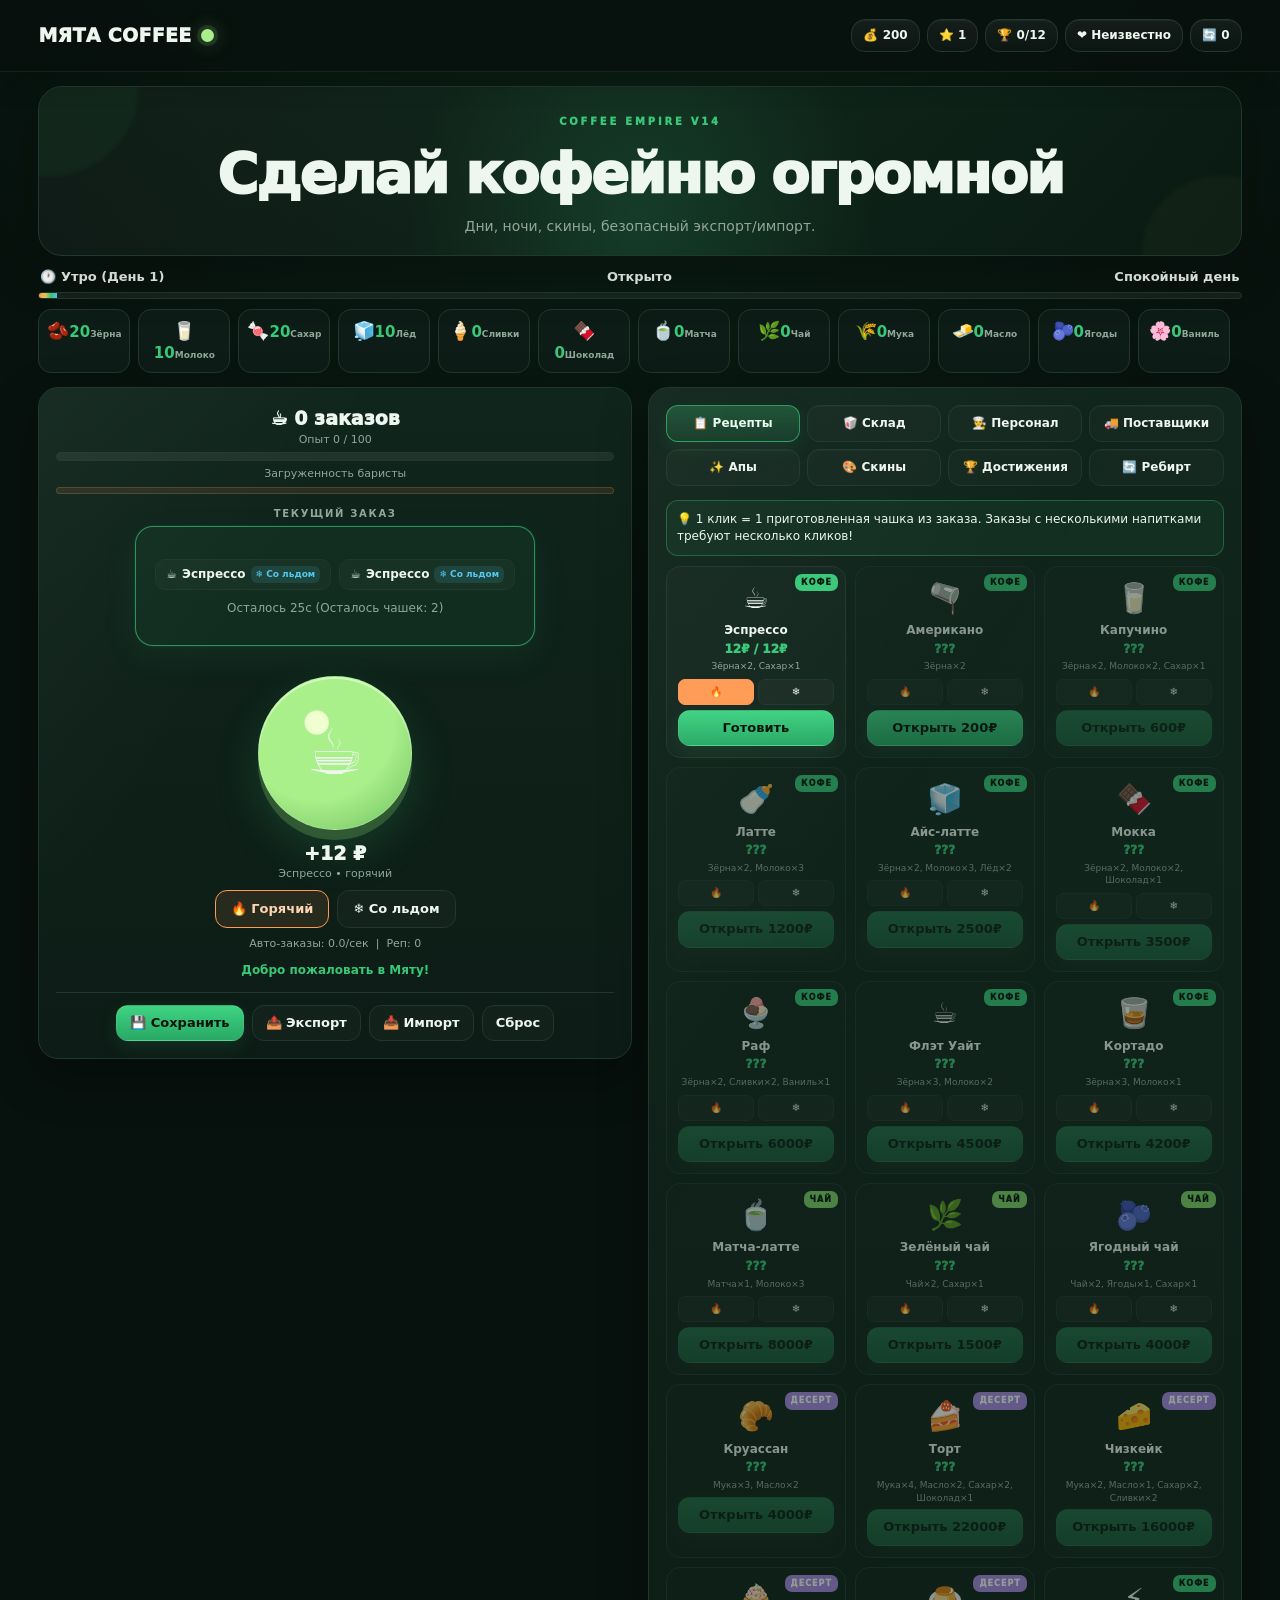
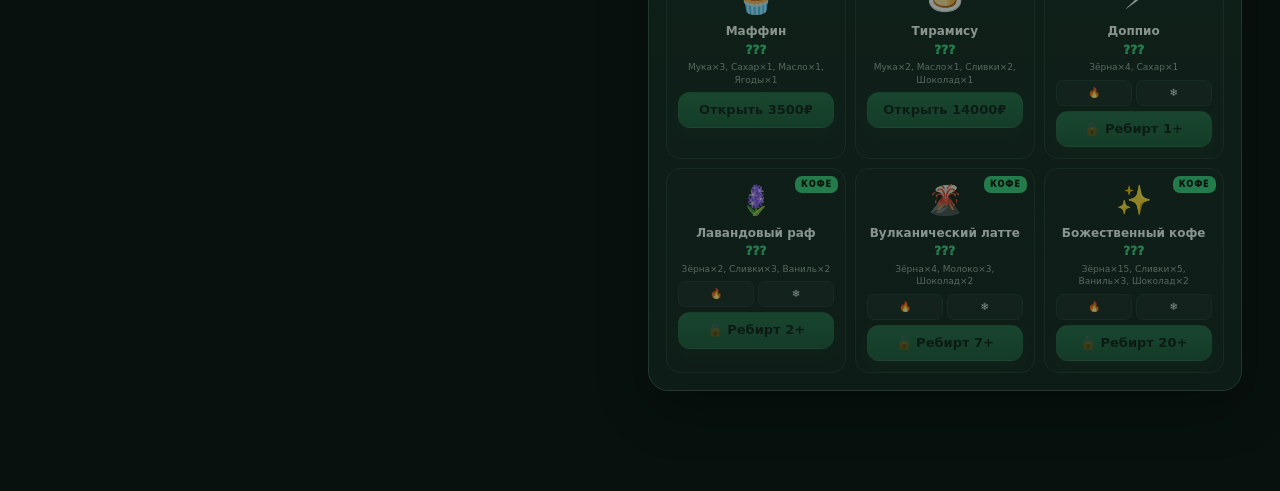
==== commit 00fda458: "Add files via upload" ====
--- a/index.html
+++ b/index.html
@@ -3,96 +3,67 @@
 <head>
 <meta charset="UTF-8">
 <meta name="viewport" content="width=device-width, initial-scale=1, maximum-scale=1, user-scalable=no">
-<title>Мята Coffee — Coffee Empire v14</title>
+<title>Мята Coffee — Coffee Empire v15</title>
 <style>
 :root{
-  --ink:#20251f; --muted:#6f776d; --cream:#ece8df; --green:#294838; --lime:#c8e27b; 
-  --line:#dcd8cf; --gold:#e7b84b; --purple:#7657a8; --ice:#7ec4cf; --hot:#d96c4c; 
-  --warn:#e74c3c; --ok:#27ae60; --panel:#fcfbf8; --tea:#7fb069; --nav-bg:rgba(252,251,248,.95);
-}
-body.skin-classic{--cream:#e8e3d8;--green:#5d4037;--lime:#d7ccc8;--line:#d7ccc8;--nav-bg:rgba(232,227,216,.95); --panel:#f5f0e8;}
-body.skin-rose{--cream:#fce4e9;--green:#c2185b;--lime:#f8bbd0;--line:#f8bbd0;--nav-bg:rgba(252,228,233,.95); --panel:#fff0f3;}
-body.skin-ocean{--cream:#d6eaf8;--green:#1565c0;--lime:#90caf9;--line:#bbdefb;--nav-bg:rgba(214,234,248,.95); --panel:#ebf5fb;}
-
-body.night, body.evening, body.skin-night {
-  --cream:#14161a !important; --ink:#f0f0f0 !important; --muted:#a0a5aa !important; 
-  --panel:#22262c !important; --line:#3a3f47 !important; --nav-bg:rgba(20,22,26,.95) !important;
-}
+  --ink:#eef6f0; --muted:#91a79a; --cream:#07110d; --green:#38c878; --lime:#a9ef8a;
+  --line:#20382d; --gold:#f2c75c; --purple:#a98be8; --ice:#55c8ee; --hot:#ff9b54;
+  --warn:#ff6b6b; --ok:#39d98a; --panel:#0d1c16; --panel2:#10251c; --tea:#80d66b;
+  --nav-bg:rgba(7,17,13,.88); --shadow:0 18px 50px rgba(0,0,0,.25);
+}
+body.skin-classic{--cream:#15110d;--green:#c9875b;--lime:#e8c7a5;--line:#3b2a20;--nav-bg:rgba(21,17,13,.9);--panel:#211914;--panel2:#281d17}
+body.skin-rose{--cream:#160b11;--green:#ee6fa7;--lime:#ffb4d0;--line:#402034;--nav-bg:rgba(22,11,17,.9);--panel:#25131c;--panel2:#2d1822}
+body.skin-ocean{--cream:#07121b;--green:#52b9ff;--lime:#9fe5ff;--line:#17354a;--nav-bg:rgba(7,18,27,.9);--panel:#0c1d2b;--panel2:#10283a}
+body.night,body.evening,body.skin-night{--cream:#050908 !important;--ink:#f3f8f4 !important;--muted:#8fa29a !important;--panel:#0b1511 !important;--panel2:#0f1d16 !important;--line:#1c3027 !important;--nav-bg:rgba(5,9,8,.92) !important}
 
 *{box-sizing:border-box;-webkit-tap-highlight-color:transparent}
-html{scroll-behavior:smooth; overflow-y:scroll;}
-body{margin:0;background:var(--cream);color:var(--ink);font-family:Arial,Helvetica,sans-serif;line-height:1.35;transition:background .5s}
-.wrap{width:min(1300px,96vw);margin:auto;padding-bottom:100px}
-
-/* ИСПРАВЛЕНО: Шапка теперь тянется по высоте, если бейджи переносятся на новую строку */
-nav{min-height:64px; height:auto; display:flex; align-items:center; justify-content:space-between; border-bottom:1px solid var(--line); gap:8px; background:var(--nav-bg); backdrop-filter:blur(6px); position:sticky; top:0; z-index:10; padding:8px 12px; flex-wrap:wrap;}
-.logo{font-size:18px;font-weight:900;display:flex;align-items:center;gap:6px; flex-shrink:0;}
-.logo i{display:inline-block;width:11px;height:11px;border-radius:50%;background:var(--lime);box-shadow:0 0 0 3px rgba(200,226,123,.4)}
-.top{display:flex;gap:6px;flex-wrap:wrap;justify-content:flex-end}
-.badge{background:var(--panel);border:1px solid var(--line);border-radius:18px;padding:6px 10px;font-weight:800;white-space:nowrap;font-size:12px;color:var(--ink); flex:0 0 auto;}
-
-.bottom-nav{display:none;position:fixed;bottom:0;left:0;right:0;background:var(--nav-bg);border-top:1px solid var(--line);z-index:20;justify-content:space-around;padding:6px 0}
-.bottom-nav button{flex:1;background:none;border:none;font-size:11px;font-weight:800;color:var(--muted);padding:6px 2px;display:flex;flex-direction:column;align-items:center;gap:3px}.bottom-nav button.active{color:var(--green)}
-.hero{text-align:center;padding:14px 0 8px}.hero h1{font-size:clamp(26px,4.5vw,48px);letter-spacing:-1.5px;margin:4px 0 2px}.sub{color:var(--muted);margin:0;font-size:14px}
-.layout{display:grid;grid-template-columns:1fr 1fr;gap:14px;margin-top:14px; align-items: start;}
-@media(max-width:900px){.layout{grid-template-columns:1fr}.bottom-nav{display:flex}}
-.panel{background:var(--panel);border:1px solid var(--line);border-radius:18px;padding:16px;box-shadow:0 8px 24px rgba(0,0,0,0.04);position:relative;overflow:hidden;color:var(--ink)}
-.day-info{display:flex;justify-content:space-between;align-items:center;font-size:13px;font-weight:800;margin-bottom:6px;flex-wrap:wrap;gap:4px;color:var(--ink)}
-.timebar{height:8px;background:var(--line);border-radius:4px;margin:6px 0;overflow:hidden}.timefill{height:100%;width:0;background:linear-gradient(90deg,var(--hot),var(--gold),var(--ice));transition:width .1s linear}
-.event-banner{text-align:center;padding:8px 10px;border-radius:10px;font-weight:900;font-size:13px;margin:8px 0;animation:pulse 2.2s infinite}
-.event-morning{background:#fff8e1;color:#8d6e63}.event-rain{background:#e3f2fd;color:#1565c0}.event-festival{background:#f3e5f5;color:#6a1b9a}.event-rush{background:#ffebee;color:#c62828}.event-supply{background:#e8f5e9;color:#2e7d32}.event-inspection{background:#fff3e0;color:#ef6c00}
-@keyframes pulse{0%,100%{transform:scale(1)}50%{transform:scale(1.01)}}
-.res-wrap{overflow-x:auto;-webkit-overflow-scrolling:touch;margin-bottom:12px}.res-row{display:flex;gap:6px;min-width:max-content}
-.res{flex:0 0 auto;width:85px;background:var(--panel);border:1px solid var(--line);border-radius:10px;padding:7px 5px;text-align:center;font-size:11px;font-weight:800}.res .n{font-size:15px;color:var(--green)}.res .cap{font-size:9px;color:var(--muted)}
-.order-stage{text-align:center;padding:8px 0}.order-label{font-size:10px;text-transform:uppercase;letter-spacing:1.5px;color:var(--muted);font-weight:800;margin-bottom:4px}
-#orderCard{max-width:380px;margin:0 auto 12px;border:2px dashed var(--line);border-radius:16px;padding:14px;background:var(--panel);min-height:110px;display:flex;flex-direction:column;align-items:center;justify-content:center;gap:6px;transition:.2s}#orderCard.active{border-style:solid;border-color:var(--green);background:rgba(200,226,123,.12)}
-#orderCard .emoji{font-size:42px}#orderCard .name{font-size:16px;font-weight:900;color:var(--ink)}#orderCard .hint{color:var(--muted);font-size:12px}
-.order-items{display:flex;gap:8px;flex-wrap:wrap;justify-content:center;margin:4px 0}
-.oitem{background:var(--panel);border:1px solid var(--line);border-radius:10px;padding:6px 10px;font-weight:800;font-size:12px;display:flex;align-items:center;gap:5px;color:var(--ink)}
-.oitem .t{font-size:9px;padding:2px 5px;border-radius:6px}.oitem .t.hot{background:rgba(217, 108, 76, 0.15);color:var(--hot)}.oitem .t.iced{background:rgba(126, 196, 207, 0.15);color:var(--ice)}.oitem .t.food{background:rgba(150,150,150,0.15);color:var(--muted)}
-
-.big-coffee{width:150px;height:150px;border:0;border-radius:50%;background:var(--lime);display:block;margin:8px auto;font-size:64px;cursor:pointer;box-shadow:0 8px 0 rgba(168,198,93,0.8);transition:.08s;touch-action:manipulation}.big-coffee:active:not(:disabled){transform:translateY(6px);box-shadow:0 2px 0 rgba(168,198,93,0.8)}.big-coffee:disabled{opacity:.45;cursor:not-allowed}.big-coffee.overheat{animation:shake .4s;filter:brightness(1.2)}
-@keyframes shake{0%,100%{transform:translateX(0)}25%{transform:translateX(-4px)}75%{transform:translateX(4px)}}
-.controls{display:flex;gap:8px;justify-content:center;flex-wrap:wrap;margin-top:8px}
-.toggle-btn{border:2px solid var(--line);background:var(--panel);border-radius:10px;padding:8px 14px;font-weight:800;cursor:pointer;display:inline-flex;align-items:center;gap:5px;transition:.15s;font-size:13px;color:var(--ink);touch-action:manipulation}
-.toggle-btn.active.hot{border-color:var(--hot);color:var(--hot);background:rgba(217, 108, 76, 0.1)}
-.toggle-btn.active.iced{border-color:var(--ice);color:var(--ice);background:rgba(126, 196, 207, 0.1)}
-.toggle-btn:disabled{opacity:.5;cursor:not-allowed}
-.stat{text-align:center;font-size:18px;font-weight:900;color:var(--ink)}.small{font-size:11px;color:var(--muted)}
-.bar{height:9px;background:var(--line);border-radius:8px;overflow:hidden;margin:5px 0}.fill{height:100%;width:0;background:var(--green);transition:.25s}
-.stress-bar{height:7px;background:rgba(217, 108, 76, 0.2);border-radius:4px;overflow:hidden;margin:5px 0}.stress-fill{height:100%;width:0;background:var(--hot);transition:.2s}
-.log{text-align:center;min-height:18px;color:var(--green);font-weight:800;margin-top:6px;font-size:12px}
-
-/* ИСПРАВЛЕНО: Вкладки теперь имеют горизонтальный скролл и не прыгают на новые строки */
-.tabs{display:flex;gap:6px;margin-bottom:12px;overflow-x:auto;-webkit-overflow-scrolling:touch;padding-bottom:6px;}
-.tabs::-webkit-scrollbar { height: 4px; }
-.tabs::-webkit-scrollbar-thumb { background: var(--line); border-radius: 4px; }
-.tab{flex:0 0 auto;white-space:nowrap;padding:8px 12px;border:1px solid var(--line);background:transparent;border-radius:10px;font-weight:800;cursor:pointer;transition:.15s;font-size:12px;color:var(--ink)}.tab.active{background:var(--green);color:#fff; border-color:var(--green);}
-
-.item{border:1px solid var(--line);border-radius:12px;padding:10px;margin:7px 0;display:flex;justify-content:space-between;align-items:center;gap:8px}.item .meta{flex:1}.item .title{font-weight:900;font-size:13px;color:var(--ink)}.item .desc{font-size:10px;color:var(--muted)}
-.btn,.buy{border:0;background:var(--green);color:#fff;border-radius:14px;padding:7px 12px;font-weight:800;cursor:pointer;transition:.15s;font-size:13px;touch-action:manipulation}.btn:disabled,.buy:disabled{opacity:.4;cursor:not-allowed}.btn.secondary{background:var(--gold);color:#2a2208}.btn.small{padding:5px 8px;font-size:11px}.btn.danger{background:var(--warn)}
-.recipe-grid{display:grid;grid-template-columns:repeat(3,1fr);gap:8px}
-.card{border:1px solid var(--line);border-radius:12px;padding:10px;background:var(--panel);text-align:center;position:relative}.card .emoji{font-size:28px}.card b{font-size:12px;color:var(--ink)}.card .small{font-size:9px}.card .cost{color:var(--green);font-weight:900;font-size:12px}.card .ing{font-size:9px;color:var(--muted);margin-top:3px}.card .temp-row{display:flex;gap:4px;margin-top:5px}.card .temp-row button{flex:1;font-size:10px;padding:4px 2px;border-radius:6px;border:1px solid var(--line);background:var(--panel);color:var(--ink);cursor:pointer;font-weight:800}
-.card .temp-row button.active.hot{background:var(--hot);color:#fff;border-color:var(--hot)}.card .temp-row button.active.iced{background:var(--ice);color:#fff;border-color:var(--ice)}.card .cat{font-size:8px;text-transform:uppercase;letter-spacing:1px;color:#fff;background:var(--green);padding:2px 5px;border-radius:6px;position:absolute;top:6px;right:6px}.card.cat-tea .cat{background:var(--tea)}.card.cat-dessert .cat{background:var(--purple)}
-@media(max-width:560px){.recipe-grid{grid-template-columns:1fr 1fr}}
-.inv-grid{display:grid;grid-template-columns:repeat(4,1fr);gap:8px}
-.inv-cell{background:var(--panel);border:1px solid var(--line);border-radius:10px;padding:7px;text-align:center;font-size:10px;font-weight:800}.inv-cell .emoji{font-size:20px;display:block}.inv-cell .n{font-size:13px;color:var(--green)}.inv-cell .cap{font-size:8px;color:var(--muted)}
-@media(max-width:560px){.inv-grid{grid-template-columns:repeat(3,1fr)}}
-.staff-card,.supp,.ach{border:1px solid var(--line);border-radius:12px;padding:10px;margin:7px 0;background:var(--panel)}
-.staff-card .head,.supp .head{display:flex;justify-content:space-between;align-items:center;gap:6px}
-.staff-card .emoji{font-size:24px}.staff-card .name,.supp .name{font-weight:900;font-size:13px;color:var(--ink)}.staff-card .lvl,.supp .desc{font-size:10px;color:var(--muted)}.staff-card .stats,.supp .rate{font-size:10px;color:var(--muted);margin:4px 0}.staff-card .actions{display:flex;gap:5px;flex-wrap:wrap}
-.ach{display:flex;gap:8px;align-items:center}.ach.done{background:rgba(200,226,123,.15);border-color:var(--lime)}.ach .icon{font-size:24px}.ach .info{flex:1}.ach .title{font-weight:900;font-size:13px;color:var(--ink)}.ach .desc{font-size:10px;color:var(--muted)}.ach .progress{font-size:9px;color:var(--green);font-weight:800;margin-top:2px}.ach .reward{font-size:10px;color:var(--gold);font-weight:800;white-space:nowrap}
-.skin-card{border:1px solid var(--line);border-radius:12px;padding:10px;margin:7px 0;display:flex;justify-content:space-between;align-items:center;background:var(--panel)}.skin-card .preview{width:36px;height:36px;border-radius:8px;border:1px solid var(--line)}.skin-card .name{font-weight:900;font-size:13px;color:var(--ink)}.skin-card .desc{font-size:10px;color:var(--muted)}
-#dayOverlay{position:fixed;inset:0;background:rgba(0,0,0,.75);display:none;align-items:center;justify-content:center;z-index:50;padding:16px}#dayOverlay.show{display:flex}
-.day-modal{background:var(--panel);border-radius:20px;padding:22px;max-width:420px;width:100%;text-align:center;border:1px solid var(--line);color:var(--ink)}.day-modal h2{margin:0 0 10px}.day-modal .big-num{font-size:34px;font-weight:900;color:var(--green)}.day-modal .row{display:flex;justify-content:space-between;padding:8px 0;border-bottom:1px solid var(--line);font-size:14px}
-.float{position:fixed;pointer-events:none;font-weight:900;font-size:16px;animation:floatUp 1.1s ease-out forwards;z-index:100}
-@keyframes floatUp{0%{opacity:1;transform:translateY(0) scale(1)}100%{opacity:0;transform:translateY(-50px) scale(1.2)}}
-.flash{animation:flash .4s}@keyframes flash{0%,100%{filter:brightness(1)}50%{filter:brightness(1.3)}}
-.reset{border:1px solid var(--line);background:var(--panel);border-radius:10px;padding:7px 12px;cursor:pointer;font-weight:800;font-size:13px;color:var(--ink)}
-.file-input{display:none}
-.tip{background:rgba(41, 72, 56, 0.1);border:1px solid var(--green);border-radius:10px;padding:10px;font-size:12px;color:var(--ink);margin-bottom:10px}
-
-.eyebrow{font-size:11px;text-transform:uppercase;letter-spacing:2px;color:var(--muted);font-weight:900}
+html{scroll-behavior:smooth;overflow-y:scroll}
+body{margin:0;min-height:100vh;background:radial-gradient(circle at 50% -10%,rgba(56,200,120,.11),transparent 35%),var(--cream);color:var(--ink);font-family:Inter,ui-sans-serif,system-ui,-apple-system,BlinkMacSystemFont,"Segoe UI",Arial,sans-serif;line-height:1.4;transition:background .35s;color-scheme:dark}
+button,input{font:inherit}
+button{color:inherit}
+.wrap{width:min(1440px,94vw);margin:auto;padding:0 0 100px}
+
+nav{min-height:72px;display:flex;align-items:center;justify-content:space-between;gap:18px;background:var(--nav-bg);backdrop-filter:blur(18px);border-bottom:1px solid rgba(255,255,255,.07);position:sticky;top:0;z-index:30;padding:10px max(18px,3vw);box-shadow:0 8px 30px rgba(0,0,0,.18)}
+.logo{font-size:19px;font-weight:950;display:flex;align-items:center;gap:9px;letter-spacing:.3px;white-space:nowrap}.logo i{width:13px;height:13px;border-radius:50%;background:var(--lime);box-shadow:0 0 0 4px rgba(169,239,138,.12),0 0 20px rgba(169,239,138,.45)}
+.top{display:flex;gap:7px;flex-wrap:wrap;justify-content:flex-end}.badge{background:linear-gradient(180deg,rgba(255,255,255,.055),rgba(255,255,255,.02));border:1px solid var(--line);border-radius:14px;padding:7px 11px;font-weight:850;white-space:nowrap;font-size:12px;color:var(--ink);box-shadow:inset 0 1px rgba(255,255,255,.05)}
+
+.hero{text-align:center;padding:28px 18px 18px;margin-top:14px;border:1px solid var(--line);border-radius:24px;background:radial-gradient(circle at 50% 80%,rgba(56,200,120,.16),transparent 38%),linear-gradient(135deg,rgba(255,255,255,.035),rgba(56,200,120,.035));box-shadow:var(--shadow);overflow:hidden;position:relative}.hero:before,.hero:after{content:"";position:absolute;border-radius:50%;filter:blur(2px);opacity:.35;pointer-events:none}.hero:before{width:180px;height:180px;background:rgba(56,200,120,.16);left:-80px;top:-90px}.hero:after{width:160px;height:160px;background:rgba(242,199,92,.1);right:-60px;bottom:-80px}.eyebrow{font-size:10px;text-transform:uppercase;letter-spacing:2.8px;color:var(--green);font-weight:950}.hero h1{font-size:clamp(30px,5vw,56px);letter-spacing:-2px;margin:6px 0 4px;font-weight:950}.sub{color:var(--muted);margin:0;font-size:14px}
+
+.day-info{display:flex;justify-content:space-between;align-items:center;font-size:13px;font-weight:850;margin:12px 2px 6px;flex-wrap:wrap;gap:6px;color:var(--ink)}.timebar{height:7px;background:rgba(255,255,255,.06);border:1px solid var(--line);border-radius:99px;margin:6px 0 10px;overflow:hidden}.timefill{height:100%;width:0;background:linear-gradient(90deg,var(--hot),var(--gold),var(--green),var(--ice));transition:width .1s linear;box-shadow:0 0 14px rgba(56,200,120,.25)}
+.event-banner{text-align:center;padding:9px 12px;border-radius:12px;font-weight:900;font-size:13px;margin:8px 0;animation:pulse 2.2s infinite;border:1px solid rgba(255,255,255,.08)}.event-morning{background:#3b2d16;color:#ffd77a}.event-rain{background:#102d3b;color:#77d9ff}.event-festival{background:#2d1d3e;color:#d7b7ff}.event-rush{background:#3d1717;color:#ff9999}.event-supply{background:#14351f;color:#9beaab}.event-inspection{background:#3c2815;color:#ffc477}@keyframes pulse{0%,100%{transform:scale(1)}50%{transform:scale(1.008)}}
+
+.res-wrap{overflow-x:auto;-webkit-overflow-scrolling:touch;margin-bottom:12px;scrollbar-width:none}.res-wrap::-webkit-scrollbar{display:none}.res-row{display:flex;gap:8px;min-width:max-content}.res{flex:0 0 auto;width:92px;background:var(--panel);border:1px solid var(--line);border-radius:13px;padding:8px 6px;text-align:center;font-size:11px;font-weight:800}.res .n{font-size:15px;color:var(--green)}.res .cap{font-size:9px;color:var(--muted)}
+
+.layout{display:grid;grid-template-columns:minmax(0,1fr) minmax(0,1fr);gap:16px;margin-top:14px;align-items:start}.panel{background:linear-gradient(180deg,var(--panel2),var(--panel));border:1px solid var(--line);border-radius:20px;padding:17px;box-shadow:var(--shadow);position:relative;overflow:hidden;color:var(--ink)}.panel:after{content:"";position:absolute;inset:0;pointer-events:none;background:linear-gradient(120deg,rgba(255,255,255,.035),transparent 35%)}
+
+.stat{text-align:center;font-size:19px;font-weight:950;color:var(--ink)}.small{font-size:11px;color:var(--muted)}.bar{height:9px;background:rgba(255,255,255,.07);border:1px solid var(--line);border-radius:99px;overflow:hidden;margin:5px 0}.fill{height:100%;width:0;background:linear-gradient(90deg,var(--green),var(--lime));transition:.25s;box-shadow:0 0 12px rgba(56,200,120,.3)}.stress-bar{height:7px;background:rgba(255,155,84,.1);border:1px solid rgba(255,155,84,.2);border-radius:99px;overflow:hidden;margin:5px 0}.stress-fill{height:100%;width:0;background:linear-gradient(90deg,var(--gold),var(--hot),var(--warn));transition:.2s}.log{text-align:center;min-height:18px;color:var(--green);font-weight:850;margin-top:7px;font-size:12px}
+
+.order-stage{text-align:center;padding:8px 0}.order-label{font-size:10px;text-transform:uppercase;letter-spacing:1.7px;color:var(--muted);font-weight:900;margin-bottom:5px}#orderCard{max-width:400px;margin:0 auto 12px;border:1px solid var(--line);border-radius:18px;padding:15px;background:radial-gradient(circle at 50% 30%,rgba(56,200,120,.09),transparent 55%),rgba(255,255,255,.018);min-height:120px;display:flex;flex-direction:column;align-items:center;justify-content:center;gap:6px;transition:.2s;box-shadow:inset 0 1px rgba(255,255,255,.04)}#orderCard.active{border-color:rgba(56,200,120,.65);background:rgba(56,200,120,.07);box-shadow:0 0 0 1px rgba(56,200,120,.08),0 12px 35px rgba(56,200,120,.08)}#orderCard .emoji{font-size:42px}#orderCard .name{font-size:16px;font-weight:950;color:var(--ink)}#orderCard .hint{color:var(--muted);font-size:12px}.order-items{display:flex;gap:8px;flex-wrap:wrap;justify-content:center;margin:4px 0}.oitem{background:rgba(255,255,255,.025);border:1px solid var(--line);border-radius:10px;padding:6px 10px;font-weight:800;font-size:12px;display:flex;align-items:center;gap:5px;color:var(--ink)}.oitem .t{font-size:9px;padding:2px 5px;border-radius:6px}.oitem .t.hot{background:rgba(255,155,84,.12);color:var(--hot)}.oitem .t.iced{background:rgba(85,200,238,.12);color:var(--ice)}.oitem .t.food{background:rgba(255,255,255,.06);color:var(--muted)}
+
+.big-coffee{width:154px;height:154px;border:1px solid rgba(255,255,255,.16);border-radius:50%;background:radial-gradient(circle at 38% 30%,#efffcf 0 8%,var(--lime) 9% 55%,#6dbd5e 100%);display:block;margin:10px auto;font-size:64px;cursor:pointer;box-shadow:0 10px 0 rgba(65,111,61,.65),0 20px 45px rgba(56,200,120,.18),inset 0 2px rgba(255,255,255,.45);transition:.08s;touch-action:manipulation}.big-coffee:active:not(:disabled){transform:translateY(7px);box-shadow:0 3px 0 rgba(65,111,61,.65),0 12px 30px rgba(56,200,120,.12)}.big-coffee:disabled{opacity:.45;cursor:not-allowed}.big-coffee.overheat{animation:shake .4s;filter:brightness(1.2)}@keyframes shake{0%,100%{transform:translateX(0)}25%{transform:translateX(-4px)}75%{transform:translateX(4px)}}
+
+.controls{display:flex;gap:8px;justify-content:center;flex-wrap:wrap;margin-top:8px}.toggle-btn{border:1px solid var(--line);background:rgba(255,255,255,.025);border-radius:12px;padding:9px 15px;font-weight:850;cursor:pointer;display:inline-flex;align-items:center;gap:5px;transition:.15s;font-size:13px;color:var(--ink);touch-action:manipulation}.toggle-btn:hover{transform:translateY(-1px);border-color:rgba(255,255,255,.16)}.toggle-btn.active.hot{border-color:var(--hot);color:#ffd4b5;background:rgba(255,155,84,.1)}.toggle-btn.active.iced{border-color:var(--ice);color:#b9efff;background:rgba(85,200,238,.1)}.toggle-btn:disabled{opacity:.5;cursor:not-allowed}
+
+.tabs{display:grid;grid-template-columns:repeat(4,minmax(0,1fr));gap:7px;margin-bottom:14px;overflow:visible;padding:0}.tab{min-width:0;white-space:nowrap;overflow:hidden;text-overflow:ellipsis;padding:9px 8px;border:1px solid var(--line);background:rgba(255,255,255,.02);border-radius:12px;font-weight:850;cursor:pointer;transition:.15s;font-size:12px;color:var(--ink);box-shadow:inset 0 1px rgba(255,255,255,.03)}.tab:hover{border-color:rgba(255,255,255,.18);transform:translateY(-1px)}.tab.active{background:linear-gradient(180deg,rgba(56,200,120,.28),rgba(56,200,120,.12));color:#eaffef;border-color:rgba(56,200,120,.65);box-shadow:0 7px 20px rgba(56,200,120,.1)}
+
+.item{border:1px solid var(--line);border-radius:14px;padding:11px;margin:7px 0;display:flex;justify-content:space-between;align-items:center;gap:8px;background:rgba(255,255,255,.018)}.item .meta{flex:1}.item .title{font-weight:900;font-size:13px;color:var(--ink)}.item .desc{font-size:10px;color:var(--muted)}
+.btn,.buy{border:1px solid rgba(255,255,255,.08);background:linear-gradient(180deg,#3fd383,#28a965);color:#06130b;border-radius:12px;padding:8px 13px;font-weight:900;cursor:pointer;transition:.15s;font-size:13px;touch-action:manipulation;box-shadow:0 6px 18px rgba(56,200,120,.12)}.btn:hover,.buy:hover{transform:translateY(-1px);filter:brightness(1.06)}.btn:disabled,.buy:disabled{opacity:.4;cursor:not-allowed;transform:none}.btn.secondary{background:linear-gradient(180deg,#f4d26c,#dcae36);color:#241b05}.btn.small{padding:6px 9px;font-size:11px}.btn.danger{background:linear-gradient(180deg,#ff7777,#dc4f4f);color:#fff}.reset{border:1px solid var(--line);background:rgba(255,255,255,.025);border-radius:12px;padding:8px 13px;cursor:pointer;font-weight:850;font-size:13px;color:var(--ink);transition:.15s}.reset:hover{border-color:rgba(255,255,255,.18);transform:translateY(-1px)}
+
+.recipe-grid{display:grid;grid-template-columns:repeat(3,1fr);gap:9px}.card{border:1px solid var(--line);border-radius:14px;padding:11px;background:rgba(255,255,255,.018);text-align:center;position:relative;transition:.16s}.card:hover{transform:translateY(-2px);border-color:rgba(56,200,120,.32);box-shadow:0 10px 25px rgba(0,0,0,.15)}.card .emoji{font-size:29px}.card b{font-size:12px;color:var(--ink)}.card .small{font-size:9px}.card .cost{color:var(--green);font-weight:950;font-size:12px}.card .ing{font-size:9px;color:var(--muted);margin-top:3px}.card .temp-row{display:flex;gap:4px;margin-top:6px}.card .temp-row button{flex:1;font-size:10px;padding:5px 2px;border-radius:7px;border:1px solid var(--line);background:rgba(255,255,255,.025);color:var(--ink);cursor:pointer;font-weight:850}.card .temp-row button.active.hot{background:var(--hot);color:#1b0d04;border-color:var(--hot)}.card .temp-row button.active.iced{background:var(--ice);color:#06151a;border-color:var(--ice)}.card .cat{font-size:8px;text-transform:uppercase;letter-spacing:1px;color:#06130b;background:var(--green);padding:3px 6px;border-radius:7px;position:absolute;top:7px;right:7px;font-weight:950}.card.cat-tea .cat{background:var(--tea)}.card.cat-dessert .cat{background:var(--purple);color:#fff}
+
+.inv-grid{display:grid;grid-template-columns:repeat(4,1fr);gap:8px}.inv-cell{background:rgba(255,255,255,.018);border:1px solid var(--line);border-radius:12px;padding:8px;text-align:center;font-size:10px;font-weight:800}.inv-cell .emoji{font-size:21px;display:block}.inv-cell .n{font-size:13px;color:var(--green)}.inv-cell .cap{font-size:8px;color:var(--muted)}
+.staff-card,.supp,.ach{border:1px solid var(--line);border-radius:14px;padding:11px;margin:7px 0;background:rgba(255,255,255,.018)}.staff-card .head,.supp .head{display:flex;justify-content:space-between;align-items:center;gap:6px}.staff-card .emoji{font-size:24px}.staff-card .name,.supp .name{font-weight:900;font-size:13px;color:var(--ink)}.staff-card .lvl,.supp .desc{font-size:10px;color:var(--muted)}.staff-card .stats,.supp .rate{font-size:10px;color:var(--muted);margin:4px 0}.staff-card .actions{display:flex;gap:5px;flex-wrap:wrap}.ach{display:flex;gap:8px;align-items:center}.ach.done{background:rgba(56,200,120,.08);border-color:rgba(169,239,138,.5)}.ach .icon{font-size:24px}.ach .info{flex:1}.ach .title{font-weight:900;font-size:13px;color:var(--ink)}.ach .desc{font-size:10px;color:var(--muted)}.ach .progress{font-size:9px;color:var(--green);font-weight:800;margin-top:2px}.ach .reward{font-size:10px;color:var(--gold);font-weight:800;white-space:nowrap}.skin-card{border:1px solid var(--line);border-radius:14px;padding:10px;margin:7px 0;display:flex;justify-content:space-between;align-items:center;background:rgba(255,255,255,.018)}.skin-card .preview{width:38px;height:38px;border-radius:10px;border:1px solid var(--line)}.skin-card .name{font-weight:900;font-size:13px;color:var(--ink)}.skin-card .desc{font-size:10px;color:var(--muted)}
+
+.tip{background:rgba(56,200,120,.07);border:1px solid rgba(56,200,120,.35);border-radius:12px;padding:10px;font-size:12px;color:var(--ink);margin-bottom:10px}.file-input{display:none}
+#dayOverlay{position:fixed;inset:0;background:rgba(0,0,0,.76);display:none;align-items:center;justify-content:center;z-index:50;padding:16px;backdrop-filter:blur(7px)}#dayOverlay.show{display:flex}.day-modal{background:linear-gradient(180deg,var(--panel2),var(--panel));border-radius:20px;padding:22px;max-width:420px;width:100%;text-align:center;border:1px solid var(--line);color:var(--ink);box-shadow:0 25px 80px rgba(0,0,0,.45)}.day-modal h2{margin:0 0 10px}.day-modal .big-num{font-size:34px;font-weight:950;color:var(--green)}.day-modal .row{display:flex;justify-content:space-between;padding:9px 0;border-bottom:1px solid var(--line);font-size:14px}
+.float{position:fixed;pointer-events:none;font-weight:950;font-size:16px;animation:floatUp 1.1s ease-out forwards;z-index:100}@keyframes floatUp{0%{opacity:1;transform:translateY(0) scale(1)}100%{opacity:0;transform:translateY(-50px) scale(1.2)}}.flash{animation:flash .4s}@keyframes flash{0%,100%{filter:brightness(1)}50%{filter:brightness(1.3)}}
+
+.bottom-nav{display:none;position:fixed;bottom:10px;left:50%;transform:translateX(-50%);width:min(94vw,720px);background:rgba(9,20,15,.94);border:1px solid var(--line);border-radius:18px;z-index:20;justify-content:space-around;padding:7px;backdrop-filter:blur(16px);box-shadow:0 12px 40px rgba(0,0,0,.35)}.bottom-nav button{flex:1;background:none;border:0;border-radius:11px;font-size:10px;font-weight:850;color:var(--muted);padding:7px 2px;display:flex;flex-direction:column;align-items:center;gap:2px}.bottom-nav button.active{color:#eaffef;background:rgba(56,200,120,.12)}
+
+@media(max-width:1050px){nav{align-items:flex-start}.layout{grid-template-columns:1fr}.tabs{grid-template-columns:repeat(4,1fr)}}
+@media(max-width:700px){.wrap{width:min(96vw,620px)}nav{padding:9px 12px}.logo{font-size:16px}.top{width:100%;justify-content:flex-start}.badge{font-size:11px;padding:6px 9px}.hero{padding:22px 13px}.panel{padding:13px}.tabs{grid-template-columns:repeat(2,minmax(0,1fr));gap:6px}.tab{font-size:11px;padding:9px 7px}.recipe-grid{grid-template-columns:repeat(2,1fr)}.inv-grid{grid-template-columns:repeat(3,1fr)}.bottom-nav{display:flex}.wrap{padding-bottom:110px}}
+@media(max-width:430px){.recipe-grid{grid-template-columns:1fr 1fr}.big-coffee{width:135px;height:135px;font-size:56px}.hero h1{font-size:30px}.day-info{font-size:12px}.controls{gap:6px}.toggle-btn{padding:8px 11px}}
+
 </style>
 </head>
 <body>
@@ -248,7 +219,7 @@
   </div>
 </div>
 
-<script>const SAVE_VERSION = 14; 
+<script>const SAVE_VERSION = 15; 
 const DAY_DURATION = 90;
 
 const INGREDIENTS = {
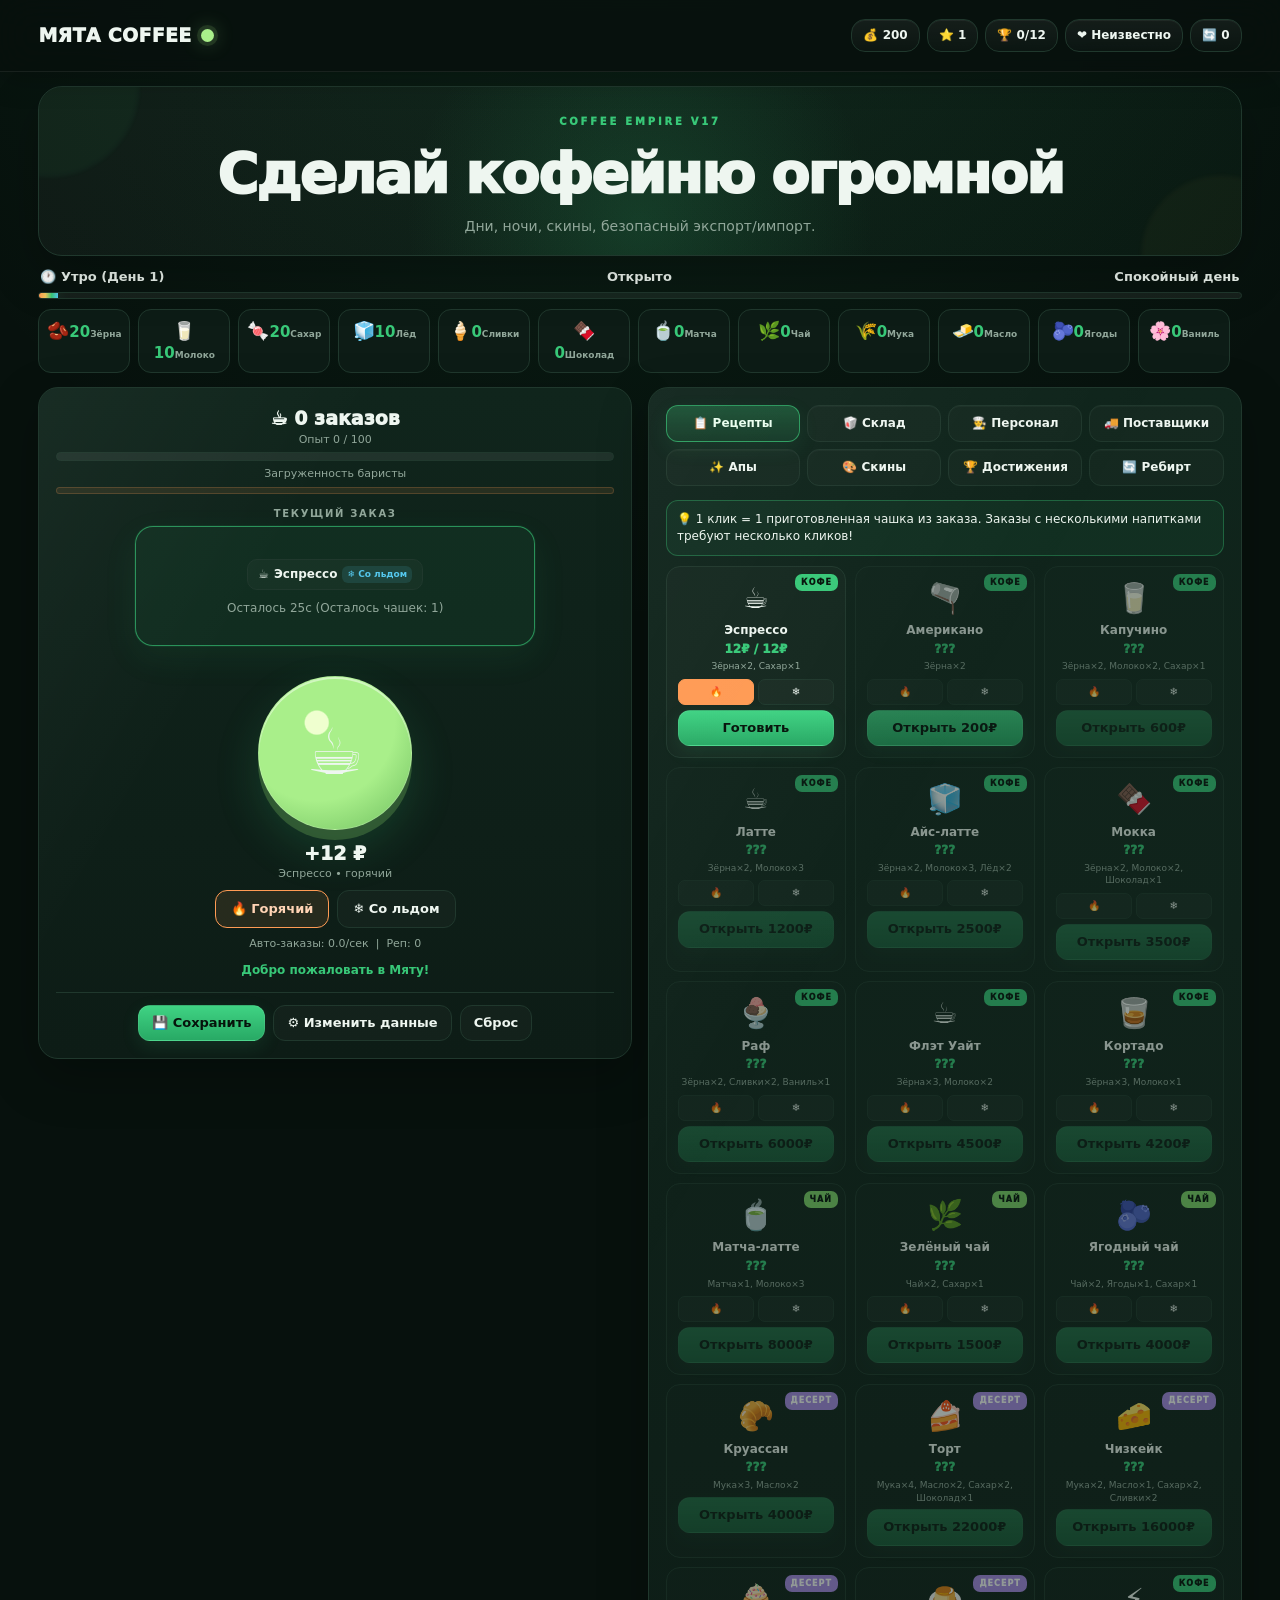
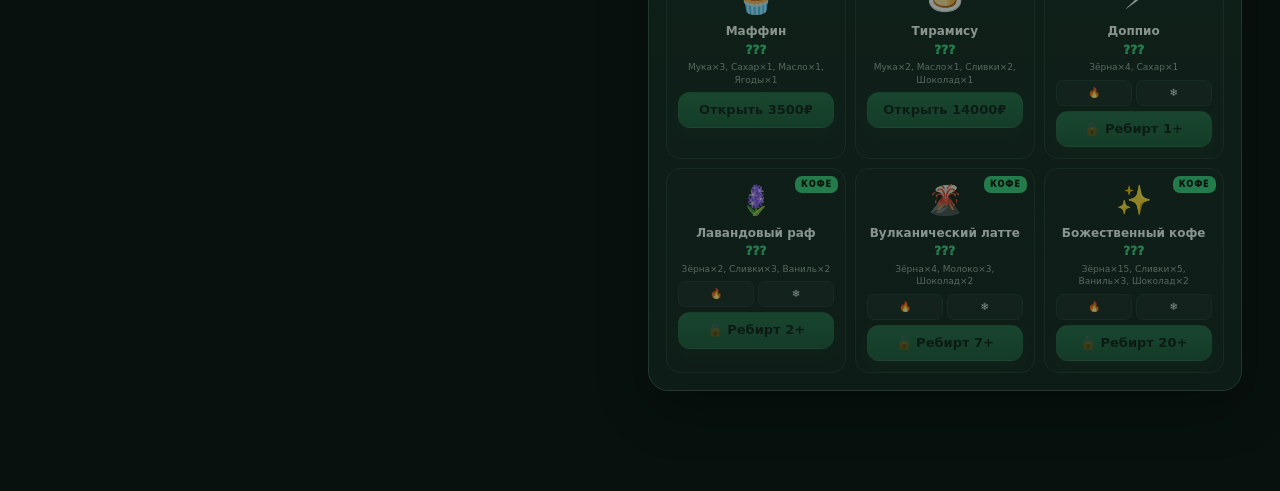
==== commit 19ab562f: "Add files via upload" ====
--- a/index.html
+++ b/index.html
@@ -3,7 +3,7 @@
 <head>
 <meta charset="UTF-8">
 <meta name="viewport" content="width=device-width, initial-scale=1, maximum-scale=1, user-scalable=no">
-<title>Мята Coffee — Coffee Empire v15</title>
+<title>Мята Coffee — Coffee Empire v17</title>
 <style>
 :root{
   --ink:#eef6f0; --muted:#91a79a; --cream:#07110d; --green:#38c878; --lime:#a9ef8a;
@@ -52,9 +52,12 @@
 .recipe-grid{display:grid;grid-template-columns:repeat(3,1fr);gap:9px}.card{border:1px solid var(--line);border-radius:14px;padding:11px;background:rgba(255,255,255,.018);text-align:center;position:relative;transition:.16s}.card:hover{transform:translateY(-2px);border-color:rgba(56,200,120,.32);box-shadow:0 10px 25px rgba(0,0,0,.15)}.card .emoji{font-size:29px}.card b{font-size:12px;color:var(--ink)}.card .small{font-size:9px}.card .cost{color:var(--green);font-weight:950;font-size:12px}.card .ing{font-size:9px;color:var(--muted);margin-top:3px}.card .temp-row{display:flex;gap:4px;margin-top:6px}.card .temp-row button{flex:1;font-size:10px;padding:5px 2px;border-radius:7px;border:1px solid var(--line);background:rgba(255,255,255,.025);color:var(--ink);cursor:pointer;font-weight:850}.card .temp-row button.active.hot{background:var(--hot);color:#1b0d04;border-color:var(--hot)}.card .temp-row button.active.iced{background:var(--ice);color:#06151a;border-color:var(--ice)}.card .cat{font-size:8px;text-transform:uppercase;letter-spacing:1px;color:#06130b;background:var(--green);padding:3px 6px;border-radius:7px;position:absolute;top:7px;right:7px;font-weight:950}.card.cat-tea .cat{background:var(--tea)}.card.cat-dessert .cat{background:var(--purple);color:#fff}
 
 .inv-grid{display:grid;grid-template-columns:repeat(4,1fr);gap:8px}.inv-cell{background:rgba(255,255,255,.018);border:1px solid var(--line);border-radius:12px;padding:8px;text-align:center;font-size:10px;font-weight:800}.inv-cell .emoji{font-size:21px;display:block}.inv-cell .n{font-size:13px;color:var(--green)}.inv-cell .cap{font-size:8px;color:var(--muted)}
+
+.auto-buy-panel{border:1px solid var(--line);border-radius:14px;padding:12px;margin:8px 0 12px;background:linear-gradient(135deg,rgba(169,239,138,.08),rgba(255,255,255,.02));}.auto-buy-head{display:flex;align-items:center;justify-content:space-between;gap:10px;margin-bottom:8px}.auto-buy-title{font-weight:900;font-size:14px;color:var(--ink)}.auto-buy-sub{font-size:10px;color:var(--muted);margin-top:2px}.auto-buy-row{display:flex;gap:6px;flex-wrap:wrap;align-items:center}.auto-buy-row .btn{border-radius:10px}.auto-buy-toggle{min-width:110px}.auto-buy-toggle.on{background:var(--ok)}.auto-buy-batch{display:flex;gap:4px}.auto-buy-batch .btn.active{background:var(--gold);color:#2a2208}.auto-buy-status{font-size:10px;font-weight:800;color:var(--muted);margin-top:7px}
 .staff-card,.supp,.ach{border:1px solid var(--line);border-radius:14px;padding:11px;margin:7px 0;background:rgba(255,255,255,.018)}.staff-card .head,.supp .head{display:flex;justify-content:space-between;align-items:center;gap:6px}.staff-card .emoji{font-size:24px}.staff-card .name,.supp .name{font-weight:900;font-size:13px;color:var(--ink)}.staff-card .lvl,.supp .desc{font-size:10px;color:var(--muted)}.staff-card .stats,.supp .rate{font-size:10px;color:var(--muted);margin:4px 0}.staff-card .actions{display:flex;gap:5px;flex-wrap:wrap}.ach{display:flex;gap:8px;align-items:center}.ach.done{background:rgba(56,200,120,.08);border-color:rgba(169,239,138,.5)}.ach .icon{font-size:24px}.ach .info{flex:1}.ach .title{font-weight:900;font-size:13px;color:var(--ink)}.ach .desc{font-size:10px;color:var(--muted)}.ach .progress{font-size:9px;color:var(--green);font-weight:800;margin-top:2px}.ach .reward{font-size:10px;color:var(--gold);font-weight:800;white-space:nowrap}.skin-card{border:1px solid var(--line);border-radius:14px;padding:10px;margin:7px 0;display:flex;justify-content:space-between;align-items:center;background:rgba(255,255,255,.018)}.skin-card .preview{width:38px;height:38px;border-radius:10px;border:1px solid var(--line)}.skin-card .name{font-weight:900;font-size:13px;color:var(--ink)}.skin-card .desc{font-size:10px;color:var(--muted)}
 
 .tip{background:rgba(56,200,120,.07);border:1px solid rgba(56,200,120,.35);border-radius:12px;padding:10px;font-size:12px;color:var(--ink);margin-bottom:10px}.file-input{display:none}
+#saveEditorOverlay{position:fixed;inset:0;background:rgba(0,0,0,.78);display:none;align-items:center;justify-content:center;z-index:70;padding:16px;backdrop-filter:blur(8px)}#saveEditorOverlay.show{display:flex}.save-editor{background:linear-gradient(180deg,var(--panel2),var(--panel));border:1px solid var(--line);border-radius:20px;width:min(680px,100%);max-height:min(86vh,760px);overflow:auto;padding:18px;box-shadow:0 30px 100px rgba(0,0,0,.55);color:var(--ink)}.save-editor-head{display:flex;justify-content:space-between;align-items:flex-start;gap:12px;margin-bottom:14px}.save-editor h2{margin:0 0 4px;font-size:20px}.editor-grid{display:grid;grid-template-columns:repeat(2,minmax(0,1fr));gap:9px}.editor-grid label{display:flex;flex-direction:column;gap:5px;font-size:11px;font-weight:850;color:var(--muted)}.editor-grid input{width:100%;border:1px solid var(--line);background:rgba(255,255,255,.045);color:var(--ink);border-radius:10px;padding:9px 10px;outline:none}.editor-grid input:focus{border-color:var(--green);box-shadow:0 0 0 3px rgba(56,200,120,.1)}.editor-section-title{font-size:13px;font-weight:950;margin:16px 0 8px;color:var(--ink)}.editor-actions{display:flex;gap:8px;justify-content:flex-end;margin-top:16px;flex-wrap:wrap}@media(max-width:520px){.editor-grid{grid-template-columns:1fr}.save-editor{padding:14px;border-radius:16px}}
 #dayOverlay{position:fixed;inset:0;background:rgba(0,0,0,.76);display:none;align-items:center;justify-content:center;z-index:50;padding:16px;backdrop-filter:blur(7px)}#dayOverlay.show{display:flex}.day-modal{background:linear-gradient(180deg,var(--panel2),var(--panel));border-radius:20px;padding:22px;max-width:420px;width:100%;text-align:center;border:1px solid var(--line);color:var(--ink);box-shadow:0 25px 80px rgba(0,0,0,.45)}.day-modal h2{margin:0 0 10px}.day-modal .big-num{font-size:34px;font-weight:950;color:var(--green)}.day-modal .row{display:flex;justify-content:space-between;padding:9px 0;border-bottom:1px solid var(--line);font-size:14px}
 .float{position:fixed;pointer-events:none;font-weight:950;font-size:16px;animation:floatUp 1.1s ease-out forwards;z-index:100}@keyframes floatUp{0%{opacity:1;transform:translateY(0) scale(1)}100%{opacity:0;transform:translateY(-50px) scale(1.2)}}.flash{animation:flash .4s}@keyframes flash{0%,100%{filter:brightness(1)}50%{filter:brightness(1.3)}}
 
@@ -80,7 +83,7 @@
 
 <div class="wrap">
   <section class="hero">
-    <div class="eyebrow">Coffee Empire v14</div>
+    <div class="eyebrow">Coffee Empire v17</div>
     <h1>Сделай кофейню огромной</h1>
     <p class="sub">Дни, ночи, скины, безопасный экспорт/импорт.</p>
   </section>
@@ -128,9 +131,7 @@
       
       <div style="display:flex;gap:8px;justify-content:center;flex-wrap:wrap">
         <button class="buy" id="saveBtn">💾 Сохранить</button>
-        <button class="reset" id="exportBtn">📤 Экспорт</button>
-        <button class="reset" id="importBtn">📥 Импорт</button>
-        <input type="file" class="file-input" id="importFile" accept=".json,.txt">
+        <button class="reset" id="editSaveBtn">⚙️ Изменить данные</button>
         <button class="reset" id="resetBtn">Сброс</button>
       </div>
     </section>
@@ -158,7 +159,12 @@
       </div>
       
       <div id="staff" style="display:none">
-        <p class="small" style="margin-top:0">Персонал автоматически готовит заказы.</p>
+        <p class="small" style="margin-top:0">Персонал автоматически готовит заказы. Здесь же можно включить автоматическую закупку ингредиентов.</p>
+        <div class="auto-buy-panel">
+          <div class="auto-buy-head"><div><div class="auto-buy-title">🛒 Персонал-закупщик</div><div class="auto-buy-sub">Следит за запасами и докупает ингредиенты для открытых рецептов.</div></div><button class="btn auto-buy-toggle" id="autoBuyToggle">Выключено</button></div>
+          <div class="auto-buy-row"><span class="small">Покупать:</span><div class="auto-buy-batch"><button class="btn small" id="autoBuy1">×1</button><button class="btn small" id="autoBuy10">×10</button></div></div>
+          <div class="auto-buy-status" id="autoBuyStatus">Нужен хотя бы 1 нанятый сотрудник.</div>
+        </div>
         <div id="staffList"></div>
       </div>
       
@@ -204,6 +210,32 @@
   <button data-tab="upgrades">✨<span>Апы</span></button>
   <button data-tab="skins">🎨<span>Скины</span></button>
   <button data-tab="ach">🏆<span>Ачивки</span></button>
+</div>
+
+<div id="saveEditorOverlay">
+  <div class="save-editor">
+    <div class="save-editor-head">
+      <div>
+        <h2>⚙️ Редактор сохранения</h2>
+        <div class="small">Можно изменить деньги, уровень, опыт, ребирты, репутацию и склад.</div>
+      </div>
+      <button class="reset" id="closeSaveEditor">✕</button>
+    </div>
+    <div class="editor-grid">
+      <label>💰 Деньги<input id="editMoney" type="number" min="0" step="1"></label>
+      <label>☕ Заказов / чашек<input id="editCups" type="number" min="0" step="1"></label>
+      <label>⭐ Уровень<input id="editLevel" type="number" min="1" step="1"></label>
+      <label>✨ Опыт<input id="editXp" type="number" min="0" step="1"></label>
+      <label>🔄 Ребирты<input id="editRebirth" type="number" min="0" step="1"></label>
+      <label>❤️ Репутация<input id="editRep" type="number" min="0" step="1"></label>
+    </div>
+    <div class="editor-section-title">📦 Склад</div>
+    <div class="editor-grid" id="editorIngredients"></div>
+    <div class="editor-actions">
+      <button class="btn" id="saveEditedData">💾 Применить изменения</button>
+      <button class="reset" id="cancelEditedData">Отмена</button>
+    </div>
+  </div>
 </div>
 
 <div id="dayOverlay">
@@ -219,7 +251,7 @@
   </div>
 </div>
 
-<script>const SAVE_VERSION = 15; 
+<script>const SAVE_VERSION = 17; 
 const DAY_DURATION = 90;
 
 const INGREDIENTS = {
@@ -235,7 +267,7 @@
   espresso:{emoji:'☕',name:'Эспрессо',cat:'coffee',base:12,hot:true,iced:false,ing:{beans:2,sugar:1}},
   americano:{emoji:'🫗',name:'Американо',cat:'coffee',base:15,hot:true,iced:true,ing:{beans:2},cost:200},
   cap:{emoji:'🥛',name:'Капучино',cat:'coffee',base:28,hot:true,iced:false,ing:{beans:2,milk:2,sugar:1},cost:600},
-  latte:{emoji:'🍼',name:'Латте',cat:'coffee',base:35,hot:true,iced:true,ing:{beans:2,milk:3},cost:1200},
+  latte:{emoji:'☕',name:'Латте',cat:'coffee',base:35,hot:true,iced:true,ing:{beans:2,milk:3},cost:1200},
   iceLatte:{emoji:'🧊',name:'Айс-латте',cat:'coffee',base:45,hot:false,iced:true,ing:{beans:2,milk:3,ice:2},cost:2500},
   mocha:{emoji:'🍫',name:'Мокка',cat:'coffee',base:55,hot:true,iced:true,ing:{beans:2,milk:2,chocolate:1},cost:3500},
   raf:{emoji:'🍨',name:'Раф',cat:'coffee',base:70,hot:true,iced:true,ing:{beans:2,cream:2,vanilla:1},cost:6000},
@@ -316,7 +348,7 @@
 
 function createDefaultState(){
   const inv={}; Object.keys(INGREDIENTS).forEach(k=>inv[k]=0); inv.beans=20; inv.milk=10; inv.sugar=20; inv.ice=10;
-  return {money:200,cups:0,xp:0,level:1,earned:0,totalEarned:0,rebirth:0,rep:0,baseBonus:0,spawnRate:1,capMult:1,recipes:{espresso:true},inv,staff:STAFF_DEF.map(s=>({...s})),suppliers:SUPPLIERS_DEF.map(s=>({...s})),upgrades:UPGRADES.map(u=>({...u, bought:0})),achievements:ACHIEVEMENTS.map(a=>({...a})),skins:SKINS.map(s=>({...s})),activeSkin:'mint',day:1,dayOpen:true,dayTime:0,stats:{iced:0,hot:0,dessert:0,staffHired:0,suppliersHired:0,night:0,daysClosed:0},saveVersion:SAVE_VERSION};
+  return {money:200,cups:0,xp:0,level:1,earned:0,totalEarned:0,rebirth:0,rep:0,baseBonus:0,spawnRate:1,capMult:1,autoBuyerEnabled:false,autoBuyBatch:10,autoBuyMin:10,recipes:{espresso:true},inv,staff:STAFF_DEF.map(s=>({...s})),suppliers:SUPPLIERS_DEF.map(s=>({...s})),upgrades:UPGRADES.map(u=>({...u, bought:0})),achievements:ACHIEVEMENTS.map(a=>({...a})),skins:SKINS.map(s=>({...s})),activeSkin:'mint',day:1,dayOpen:true,dayTime:0,stats:{iced:0,hot:0,dessert:0,staffHired:0,suppliersHired:0,night:0,daysClosed:0},saveVersion:SAVE_VERSION};
 }
 
 let S=createDefaultState();
@@ -343,8 +375,8 @@
 function achMult(){return 1+S.achievements.filter(a=>a.claimed).reduce((s,a)=>s+a.reward,0);}
 function totalMult(){return rebirthMult()*achMult();}
 function cap(ing){return Math.floor(INGREDIENTS[ing].cap*S.capMult);}
-function ingCost(ing){
-  let c=INGREDIENTS[ing].baseCost * 10 * (1+S.level*0.02);
+function ingCost(ing,qty=10){
+  let c=INGREDIENTS[ing].baseCost * qty * (1+S.level*0.02);
   if(currentEvent&&currentEvent.effect==='cheap')c*=currentEvent.val;
   return Math.floor(c);
 }
@@ -394,6 +426,9 @@
     if(!S.activeSkin)S.activeSkin='mint';
     if(S.dayOpen===undefined)S.dayOpen=true;
     if(S.totalEarned===undefined)S.totalEarned=S.earned||0;
+    if(S.autoBuyerEnabled===undefined)S.autoBuyerEnabled=false;
+    if(S.autoBuyBatch!==1&&S.autoBuyBatch!==10)S.autoBuyBatch=10;
+    if(!Number.isFinite(S.autoBuyMin)||S.autoBuyMin<1)S.autoBuyMin=10;
     S.saveVersion=SAVE_VERSION;
   }catch(e){console.error('Ошибка загрузки сохранения:',e);}
 }
@@ -608,6 +643,11 @@
   }
 }
 
+function ingUnitCost(ing){let c=INGREDIENTS[ing].baseCost*(1+S.level*0.02);if(currentEvent&&currentEvent.effect==='cheap')c*=currentEvent.val;return Math.max(1,c);}
+function buyIngredientQty(ing,qty,quiet=false){const available=Math.max(0,cap(ing)-Math.floor(S.inv[ing]||0));qty=Math.min(Math.max(0,Math.floor(qty)),available);if(!qty)return 0;const unit=ingUnitCost(ing);const affordable=Math.min(qty,Math.floor(S.money/unit));if(affordable<=0)return 0;const cost=Math.ceil(unit*affordable);if(cost>S.money)return 0;S.money-=cost;S.inv[ing]=Math.min(cap(ing),(S.inv[ing]||0)+affordable);if(!quiet)log('🥡 Куплено '+affordable+' шт. '+INGREDIENTS[ing].name);return affordable;}
+function autoBuyIngredients(dt){if(!S.autoBuyerEnabled||S.staff.reduce((n,s)=>n+s.count,0)<1)return;autoBuyIngredients.timer=(autoBuyIngredients.timer||0)+dt;if(autoBuyIngredients.timer<0.8)return;autoBuyIngredients.timer=0;const needed=new Set();Object.entries(S.recipes||{}).forEach(([id,unlocked])=>{if(!unlocked||!RECIPES[id])return;Object.keys(RECIPES[id].ing||{}).forEach(k=>needed.add(k));if(RECIPES[id].iced)needed.add('ice');});const list=[...needed].sort((a,b)=>(S.inv[a]||0)-(S.inv[b]||0));for(const ing of list){const have=Math.floor(S.inv[ing]||0);if(have>=S.autoBuyMin)continue;const want=Math.min(S.autoBuyBatch,S.autoBuyMin-have);const bought=buyIngredientQty(ing,want,true);if(bought>0){log(`🛒 Закупщик: +${bought} ${INGREDIENTS[ing].name}`);needsUIUpdate=true;break;}}}
+function setAutoBuyer(enabled){if(enabled&&S.staff.reduce((n,s)=>n+s.count,0)<1){log('👨‍🍳 Сначала найми хотя бы одного сотрудника');return;}S.autoBuyerEnabled=!!enabled;log(S.autoBuyerEnabled?'🛒 Автозакупка включена':'⏸️ Автозакупка выключена');needsUIUpdate=true;saveGame();}
+function setAutoBuyBatch(batch){S.autoBuyBatch=batch===1?1:10;needsUIUpdate=true;saveGame();}
 function buyStaff(idx){const s=S.staff[idx];if(S.money<s.cost){log('💸 Не хватает денег');return;}S.money-=s.cost;s.count++;s.cost=Math.floor(s.cost*1.25);S.stats.staffHired++;log('👨‍🍳 '+s.name+' нанят!');playSound('ach');checkAchievements();needsUIUpdate=true;}
 function upgradeStaff(idx){const s=S.staff[idx];const c=Math.floor(s.cost*2.2);if(s.count<1){log('Сначала найми сотрудника');return;}if(S.money<c){log('💸 Не хватает денег');return;}S.money-=c;s.speed*=1.15;s.tip+=0.02;log('📈 '+s.name+' прокачан!');playSound('sell');needsUIUpdate=true;}
 function buySupplier(idx){const s=S.suppliers[idx];if(S.money<s.cost){log('💸 Не хватает денег');return;}S.money-=s.cost;s.count++;s.cost=Math.floor(s.cost*1.35);S.stats.suppliersHired++;log('🚚 '+s.name+' нанят!');playSound('ach');checkAchievements();needsUIUpdate=true;}
@@ -628,7 +668,7 @@
   log('🔄 РЕБИРТ! Бонус +'+(S.rebirth*25)+'%'); playSound('ach'); needsUIUpdate=true;
 }
 
-let resEls={},recipeEls={},invEls={},staffEls=[],suppEls=[],upgEls=[],skinEls=[],achEls=[],domBuilt=false;
+let resEls={},recipeEls={},invEls={},staffEls=[],suppEls=[],upgEls=[],skinEls=[],achEls=[],domBuilt=false,autoBuyEls={};
 
 function buildStaticDOM(){
   domBuilt=false;
@@ -686,15 +726,14 @@
   });
   
   document.querySelectorAll('.buy-ing').forEach(b=>b.onclick=()=>{
-    const k=b.dataset.ing;
-    const cost=ingCost(k);
-    if(S.money<cost){log('💸 Нет денег');playSound('error');return;}
-    if(S.inv[k]>=cap(k)){log('📦 Склад полон');return;}
-    S.money-=cost;
-    S.inv[k]=Math.min(cap(k),S.inv[k]+10);
-    log('🥡 Куплено '+INGREDIENTS[k].name);
+    const k=b.dataset.ing; const qty=S.autoBuyBatch===1?1:10;
+    const bought=buyIngredientQty(k,qty,false);
+    if(!bought){log(S.inv[k]>=cap(k)?'📦 Склад полон':'💸 Не хватает денег');playSound('error');return;}
     playSound('click');needsUIUpdate=true;
   });
+  if($('autoBuyToggle'))$('autoBuyToggle').onclick=()=>setAutoBuyer(!S.autoBuyerEnabled);
+  if($('autoBuy1'))$('autoBuy1').onclick=()=>setAutoBuyBatch(1);
+  if($('autoBuy10'))$('autoBuy10').onclick=()=>setAutoBuyBatch(10);
 
   S.staff.forEach((s,idx)=>{if($(`staff-hire-${idx}`)) $(`staff-hire-${idx}`).onclick=()=>buyStaff(idx); if($(`staff-upg-${idx}`)) $(`staff-upg-${idx}`).onclick=()=>upgradeStaff(idx);});
   S.suppliers.forEach((s,idx)=>{if($(`supp-hire-${idx}`)) $(`supp-hire-${idx}`).onclick=()=>buySupplier(idx);});
@@ -723,7 +762,8 @@
     }
   });
   
-  Object.keys(INGREDIENTS).forEach(k=>{if(invEls[k]){invEls[k].n.textContent=Math.floor(S.inv[k]);invEls[k].btn.textContent='10шт / '+ingCost(k)+'₽';}});
+  Object.keys(INGREDIENTS).forEach(k=>{if(invEls[k]){invEls[k].n.textContent=Math.floor(S.inv[k]);const q=S.autoBuyBatch===1?1:10;invEls[k].btn.textContent=q+'шт / '+ingCost(k,q)+'₽';}});
+  if($('autoBuyToggle')){const hasStaff=S.staff.some(s=>s.count>0);$('autoBuyToggle').textContent=S.autoBuyerEnabled?'Включено':'Выключено';$('autoBuyToggle').classList.toggle('on',S.autoBuyerEnabled);$('autoBuyToggle').disabled=!hasStaff&&!S.autoBuyerEnabled;$('autoBuy1').classList.toggle('active',S.autoBuyBatch===1);$('autoBuy10').classList.toggle('active',S.autoBuyBatch===10);$('autoBuyStatus').textContent=S.autoBuyerEnabled?`🟢 Работает: минимум ${S.autoBuyMin} шт. • режим ×${S.autoBuyBatch}. Если денег на ×${S.autoBuyBatch} не хватает — купит столько, сколько может.`:hasStaff?`⚪ Выключено. Режим закупки: ×${S.autoBuyBatch}.`:'🔒 Нужен хотя бы 1 нанятый сотрудник.';}
   
   S.staff.forEach((s,idx)=>{const el=staffEls[idx];if(!el)return;el.lvl.textContent='Нанято: '+s.count;el.hire.textContent='Нанять '+s.cost+'₽';const upCost=Math.floor(s.cost*2.2);el.upg.textContent='Обучить '+upCost+'₽';el.upg.disabled=s.count<1;el.stats.textContent=`Скорость: ${s.speed.toFixed(1)} заказа/сек • Роль: ${s.role==='coffee'?'кофе':s.role==='tea'?'чай':s.role==='dessert'?'десерты':'универсал'} • Чаевые: ${(s.tip*100).toFixed(0)}%`;el.hire.disabled=S.money<s.cost;});
   S.suppliers.forEach((s,idx)=>{const el=suppEls[idx];if(!el)return;el.hire.textContent='Нанять '+s.cost+'₽';el.hire.disabled=S.money<s.cost;el.rate.textContent=`+${s.rate}/сек за штуку • Нанято: ${s.count}`;});
@@ -751,11 +791,45 @@
   applyTimeEffects();
   eventTimer-=dt;if(currentEvent){if(eventTimer<=0)endEvent();else renderEvent();}else if(S.dayOpen){nextEventTime-=dt;if(nextEventTime<=0){startEvent();nextEventTime=45+Math.random()*75;}}
   suppliersWork(dt);
+  autoBuyIngredients(dt);
   if(S.dayOpen){let spawn=S.spawnRate;if(currentEvent&&currentEvent.effect==='spawn')spawn*=currentEvent.val;if(getTimeOfDay().name==='Ночь')spawn*=0.6;if(getTimeOfDay().name==='Утро')spawn*=1.2;if(!currentOrder){orderTimer+=spawn*dt;if(orderTimer>=1){orderTimer-=1;generateOrder();}}else{currentOrder.time-=dt;if(currentOrder.time<=0){log('😞 Клиент ушёл');S.rep=Math.max(0,S.rep-(currentEvent&&currentEvent.effect==='strict'?3:1));currentOrder=null;renderOrder();}}staffWork(dt);}
   stress=Math.max(0,stress-dt*8);
   autoSaveTimer+=dt;if(autoSaveTimer>=30){autoSaveTimer=0;saveGame();log('💾 Автосохранение');}
   uiTimer+=dt;if(uiTimer>=0.25||needsUIUpdate){uiTimer=0;needsUIUpdate=false;updateUI();}else{$('timeFill').style.width=(S.dayTime*100)+'%';}
   requestAnimationFrame(gameLoop);
+}
+
+function openSaveEditor(){
+  $('editMoney').value=Math.max(0,Math.floor(S.money||0));
+  $('editCups').value=Math.max(0,Math.floor(S.cups||0));
+  $('editLevel').value=Math.max(1,Math.floor(S.level||1));
+  $('editXp').value=Math.max(0,Math.floor(S.xp||0));
+  $('editRebirth').value=Math.max(0,Math.floor(S.rebirth||0));
+  $('editRep').value=Math.max(0,Math.floor(S.rep||0));
+  const box=$('editorIngredients');box.innerHTML='';
+  Object.entries(INGREDIENTS).forEach(([k,v])=>{
+    const label=document.createElement('label');
+    label.innerHTML=`${v.emoji} ${v.name}<input id="edit-ing-${k}" type="number" min="0" max="${cap(k)}" step="1" value="${Math.max(0,Math.floor(S.inv[k]||0))}">`;
+    box.appendChild(label);
+  });
+  $('saveEditorOverlay').classList.add('show');
+}
+function closeSaveEditor(){$('saveEditorOverlay').classList.remove('show');}
+function applySaveEditor(){
+  const num=(id,min=0)=>Math.max(min,Math.floor(Number($(id).value)||0));
+  S.money=num('editMoney');
+  S.cups=num('editCups');
+  S.level=num('editLevel',1);
+  S.xp=num('editXp');
+  S.rebirth=num('editRebirth');
+  S.rep=num('editRep');
+  Object.keys(INGREDIENTS).forEach(k=>{S.inv[k]=Math.min(cap(k),num('edit-ing-'+k));});
+  S.totalEarned=Math.max(S.totalEarned||0,S.money);
+  saveGame();
+  closeSaveEditor();
+  needsUIUpdate=true;
+  log('✅ Данные сохранены');
+  playSound('ach');
 }
 
 function init(){
@@ -767,9 +841,12 @@
   $('coffeeBtn').onclick=(e)=>{initAudio();if(!S.dayOpen){log('🌙 Сейчас ночь, кофейня закрыта');return;}if(!currentOrder)generateOrder();if(currentOrder)fulfillOrder(true,e);};
   $('btnHot').onclick=()=>{selectedTemp='hot';needsUIUpdate=true;};$('btnIced').onclick=()=>{selectedTemp='iced';needsUIUpdate=true;};
   $('rebirthBtn').onclick=()=>{initAudio();doRebirth();};$('saveBtn').onclick=()=>{saveGame();log('💾 Сохранено!');playSound('click');};
-  $('exportBtn').onclick=()=>{initAudio();exportSave();};
-  $('importBtn').onclick=()=>{initAudio();$('importFile').click();};
-  $('importFile').onchange=(e)=>{if(e.target.files[0])importSave(e.target.files[0]);};$('resetBtn').onclick=()=>{if(confirm('Точно сбросить ВСЁ?')){localStorage.removeItem('myataCoffeeSecureV14'); location.reload();}};
+  $('editSaveBtn').onclick=()=>{initAudio();openSaveEditor();};
+  $('closeSaveEditor').onclick=closeSaveEditor;
+  $('cancelEditedData').onclick=closeSaveEditor;
+  $('saveEditedData').onclick=()=>{initAudio();applySaveEditor();};
+  $('saveEditorOverlay').onclick=(e)=>{if(e.target.id==='saveEditorOverlay')closeSaveEditor();};
+  $('resetBtn').onclick=()=>{if(confirm('Точно сбросить ВСЁ?')){localStorage.removeItem('myataCoffeeSecureV14');localStorage.removeItem('myataCoffeeSecureV17'); location.reload();}};
   $('openMorningBtn').onclick=()=>{initAudio();openMorning();};
   needsUIUpdate=true;requestAnimationFrame(gameLoop);
 }
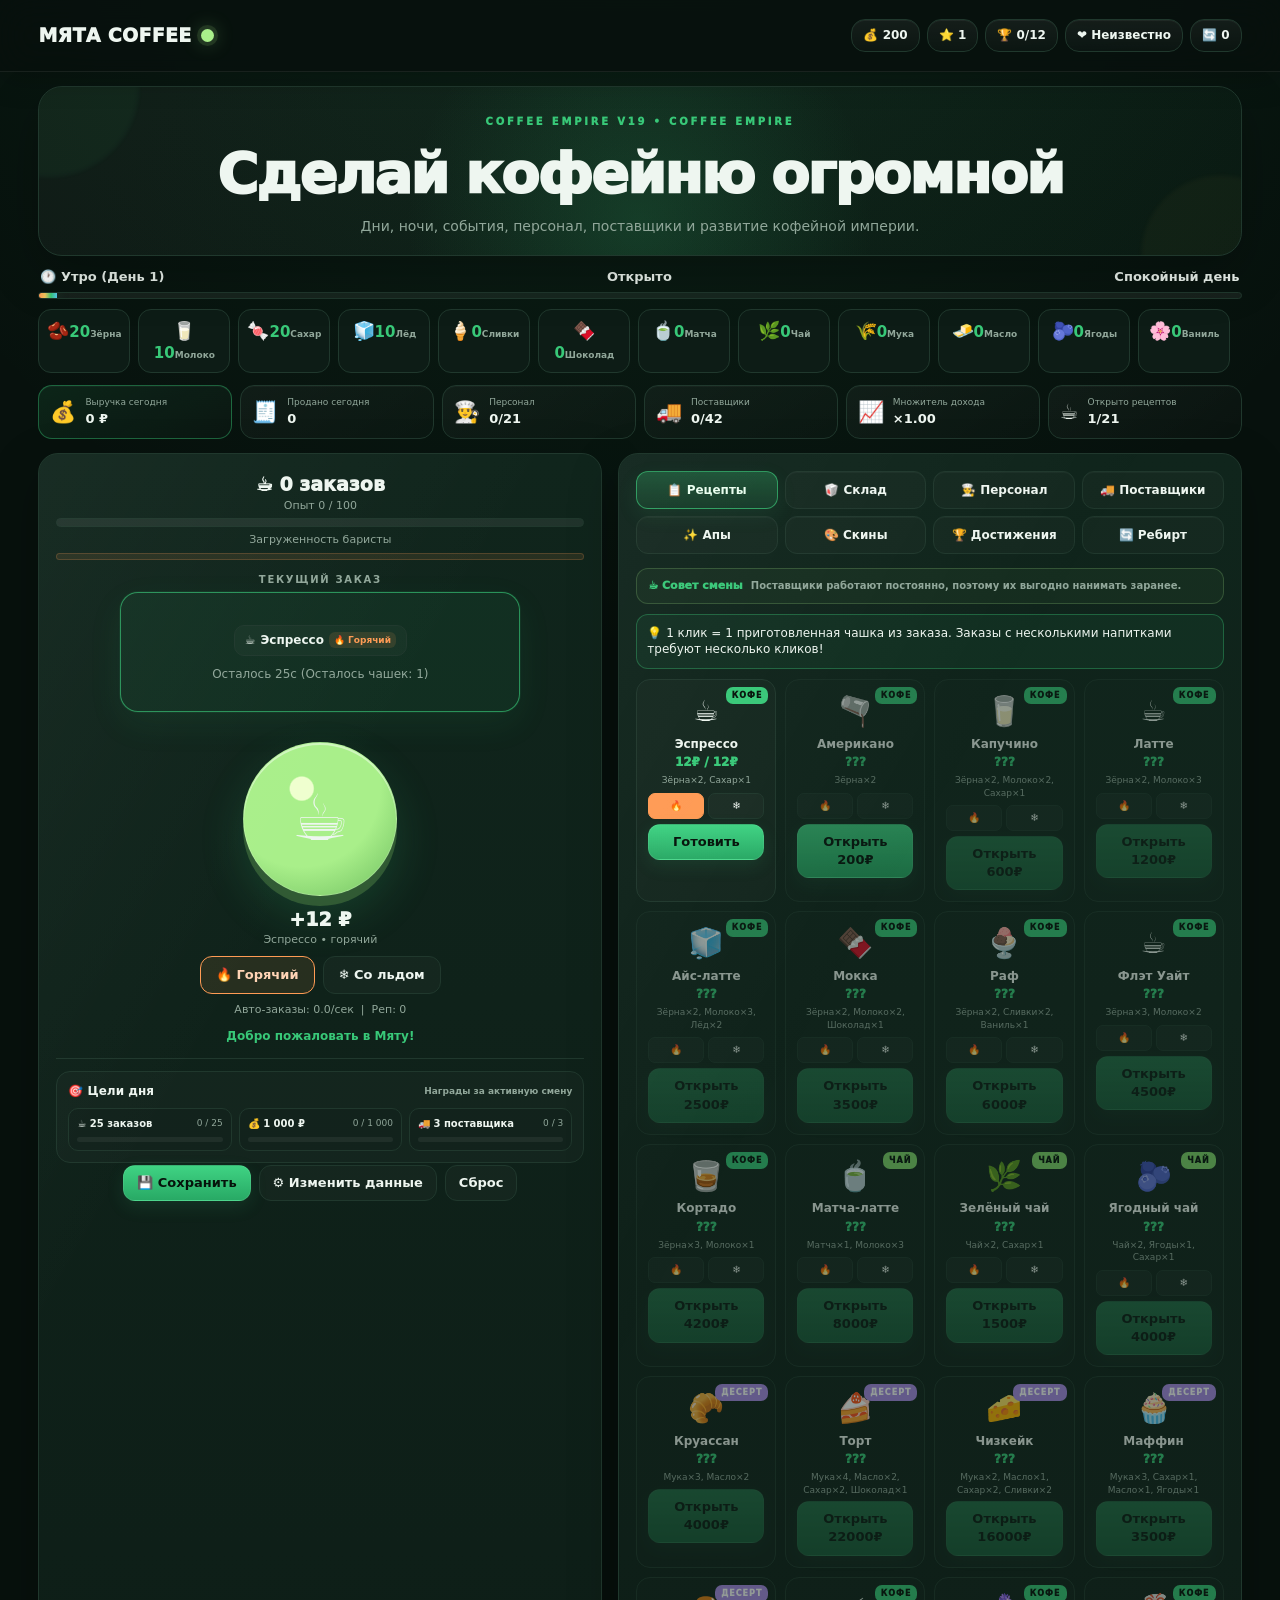
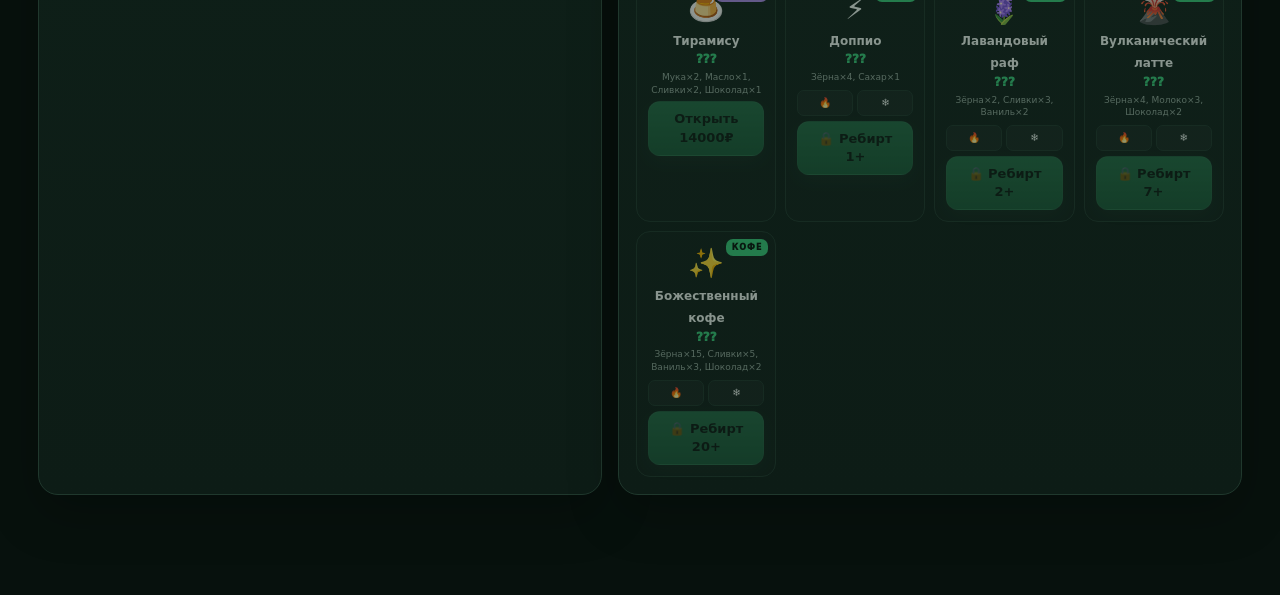
==== commit 83d21ead: "Add files via upload" ====
--- a/index.html
+++ b/index.html
@@ -3,7 +3,7 @@
 <head>
 <meta charset="UTF-8">
 <meta name="viewport" content="width=device-width, initial-scale=1, maximum-scale=1, user-scalable=no">
-<title>Мята Coffee — Coffee Empire v17</title>
+<title>Мята Coffee — Coffee Empire v19</title>
 <style>
 :root{
   --ink:#eef6f0; --muted:#91a79a; --cream:#07110d; --green:#38c878; --lime:#a9ef8a;
@@ -67,6 +67,13 @@
 @media(max-width:700px){.wrap{width:min(96vw,620px)}nav{padding:9px 12px}.logo{font-size:16px}.top{width:100%;justify-content:flex-start}.badge{font-size:11px;padding:6px 9px}.hero{padding:22px 13px}.panel{padding:13px}.tabs{grid-template-columns:repeat(2,minmax(0,1fr));gap:6px}.tab{font-size:11px;padding:9px 7px}.recipe-grid{grid-template-columns:repeat(2,1fr)}.inv-grid{grid-template-columns:repeat(3,1fr)}.bottom-nav{display:flex}.wrap{padding-bottom:110px}}
 @media(max-width:430px){.recipe-grid{grid-template-columns:1fr 1fr}.big-coffee{width:135px;height:135px;font-size:56px}.hero h1{font-size:30px}.day-info{font-size:12px}.controls{gap:6px}.toggle-btn{padding:8px 11px}}
 
+
+/* v19 layout polish */
+.overview-grid{display:grid;grid-template-columns:repeat(6,minmax(0,1fr));gap:8px;margin:12px 0 14px}.info-card{min-width:0;display:flex;align-items:center;gap:9px;padding:10px 11px;border:1px solid var(--line);border-radius:14px;background:linear-gradient(145deg,rgba(255,255,255,.035),rgba(255,255,255,.012));box-shadow:inset 0 1px rgba(255,255,255,.03)}.info-card.accent{border-color:rgba(56,200,120,.42);background:linear-gradient(145deg,rgba(56,200,120,.11),rgba(255,255,255,.015))}.info-card>span{font-size:21px}.info-card div{min-width:0}.info-card small{display:block;color:var(--muted);font-size:9px;white-space:nowrap;overflow:hidden;text-overflow:ellipsis}.info-card b{display:block;color:var(--ink);font-size:13px;margin-top:1px}.content-note{display:flex;gap:8px;align-items:center;margin:0 0 10px;padding:9px 11px;border:1px solid rgba(169,239,138,.2);border-radius:12px;background:rgba(169,239,138,.045);font-size:11px}.content-note span{color:var(--green);font-weight:950;white-space:nowrap}.content-note b{font-size:10px;color:var(--muted)}.mission-panel{margin:12px 0 2px;padding:11px;border:1px solid var(--line);border-radius:14px;background:rgba(255,255,255,.018)}.section-title{display:flex;justify-content:space-between;gap:8px;align-items:center;margin-bottom:8px;font-weight:900;font-size:12px}.section-title small{color:var(--muted);font-size:9px;font-weight:700}.mission-grid{display:grid;grid-template-columns:repeat(3,1fr);gap:7px}.mission{padding:8px;border:1px solid var(--line);border-radius:10px;background:rgba(0,0,0,.08)}.mission>div:first-child{display:flex;justify-content:space-between;gap:6px;font-size:9px}.mission b{font-size:10px}.mission span{color:var(--muted);white-space:nowrap}.mini-progress{height:5px;background:rgba(255,255,255,.06);border-radius:99px;overflow:hidden;margin-top:6px}.mini-progress i{display:block;width:0;height:100%;background:linear-gradient(90deg,var(--green),var(--lime));border-radius:inherit;transition:width .25s}.staff-card,.supp{margin:0}.staff-card{height:100%}.supp{height:100%}.staff-card .head,.supp .head{min-height:42px}.supp .rate{color:var(--green);font-weight:800}.tabs{align-items:stretch}.tab{display:flex;align-items:center;justify-content:center;min-height:38px}.panel{min-width:0}.layout{grid-template-columns:minmax(0,.95fr) minmax(0,1.05fr);align-items:stretch}.layout>.panel{min-width:0}.recipe-grid{grid-template-columns:repeat(4,minmax(0,1fr))}.inv-grid{grid-template-columns:repeat(4,minmax(0,1fr))}
+#staffList,#suppList{display:grid;grid-template-columns:repeat(2,minmax(0,1fr));gap:8px}#staffList .staff-card,#suppList .supp{margin:0}.item{margin:0}.ach{margin:0}.skin-card{margin:0}.auto-buy-panel{margin-bottom:12px}
+@media(max-width:1250px){.overview-grid{grid-template-columns:repeat(3,minmax(0,1fr))}.recipe-grid{grid-template-columns:repeat(3,minmax(0,1fr))}}
+@media(max-width:1050px){.layout{grid-template-columns:1fr}.overview-grid{grid-template-columns:repeat(3,minmax(0,1fr))}.recipe-grid{grid-template-columns:repeat(4,minmax(0,1fr))}}
+@media(max-width:700px){.overview-grid{grid-template-columns:repeat(2,minmax(0,1fr));gap:6px}.info-card{padding:8px}.mission-grid{grid-template-columns:1fr}.recipe-grid{grid-template-columns:repeat(2,minmax(0,1fr))}.inv-grid{grid-template-columns:repeat(3,minmax(0,1fr))}#staffList,#suppList{grid-template-columns:1fr}.content-note{align-items:flex-start;flex-direction:column;gap:2px}}
 </style>
 </head>
 <body>
@@ -83,9 +90,9 @@
 
 <div class="wrap">
   <section class="hero">
-    <div class="eyebrow">Coffee Empire v17</div>
+    <div class="eyebrow">Coffee Empire v19 • Coffee Empire</div>
     <h1>Сделай кофейню огромной</h1>
-    <p class="sub">Дни, ночи, скины, безопасный экспорт/импорт.</p>
+    <p class="sub">Дни, ночи, события, персонал, поставщики и развитие кофейной империи.</p>
   </section>
 
   <div class="day-info">
@@ -97,6 +104,15 @@
   <div class="timebar"><div class="timefill" id="timeFill"></div></div>
   <div id="eventBanner" class="event-banner" style="display:none"></div>
   <div class="res-wrap"><div class="res-row" id="resRow"></div></div>
+
+  <section class="overview-grid">
+    <div class="info-card accent"><span>💰</span><div><small>Выручка сегодня</small><b id="dayRevenue">0 ₽</b></div></div>
+    <div class="info-card"><span>🧾</span><div><small>Продано сегодня</small><b id="dayOrders">0</b></div></div>
+    <div class="info-card"><span>👨‍🍳</span><div><small>Персонал</small><b id="staffTotal">0</b></div></div>
+    <div class="info-card"><span>🚚</span><div><small>Поставщики</small><b id="supplierTotal">0</b></div></div>
+    <div class="info-card"><span>📈</span><div><small>Множитель дохода</small><b id="incomeMult">×1.00</b></div></div>
+    <div class="info-card"><span>☕</span><div><small>Открыто рецептов</small><b id="recipeTotal">0</b></div></div>
+  </section>
 
   <div class="layout">
     <section class="panel" id="leftPanel">
@@ -129,6 +145,15 @@
       
       <hr style="border:0;border-top:1px solid var(--line);margin:12px 0">
       
+      <div class="mission-panel">
+        <div class="section-title"><span>🎯 Цели дня</span><small>Награды за активную смену</small></div>
+        <div class="mission-grid">
+          <div class="mission"><div><b>☕ 25 заказов</b><span id="goalOrders">0 / 25</span></div><div class="mini-progress"><i id="goalOrdersBar"></i></div></div>
+          <div class="mission"><div><b>💰 1 000 ₽</b><span id="goalMoney">0 / 1 000</span></div><div class="mini-progress"><i id="goalMoneyBar"></i></div></div>
+          <div class="mission"><div><b>🚚 3 поставщика</b><span id="goalSuppliers">0 / 3</span></div><div class="mini-progress"><i id="goalSuppliersBar"></i></div></div>
+        </div>
+      </div>
+
       <div style="display:flex;gap:8px;justify-content:center;flex-wrap:wrap">
         <button class="buy" id="saveBtn">💾 Сохранить</button>
         <button class="reset" id="editSaveBtn">⚙️ Изменить данные</button>
@@ -148,6 +173,8 @@
         <button class="tab" data-tab="rebirth">🔄 Ребирт</button>
       </div>
 
+      <div class="content-note"><span>☕ Совет смены</span><b id="shiftTip">Следи за молоком и зёрнами — это самые востребованные ингредиенты.</b></div>
+
       <div id="recipes">
         <div class="tip">💡 1 клик = 1 приготовленная чашка из заказа. Заказы с несколькими напитками требуют несколько кликов!</div>
         <div class="recipe-grid" id="recipeCards"></div>
@@ -169,7 +196,7 @@
       </div>
       
       <div id="suppliers" style="display:none">
-        <p class="small" style="margin-top:0">Автозакупка ингредиентов.</p>
+        <p class="small" style="margin-top:0">Нанимай поставщиков для постоянной доставки ресурсов. Чем больше штат — тем быстрее пополняется склад.</p>
         <div id="suppList"></div>
       </div>
       
@@ -251,7 +278,7 @@
   </div>
 </div>
 
-<script>const SAVE_VERSION = 17; 
+<script>const SAVE_VERSION = 19; 
 const DAY_DURATION = 90;
 
 const INGREDIENTS = {
@@ -301,8 +328,17 @@
   {id:'sup_beans',emoji:'🫘',name:'Обжарщик зёрен',ing:'beans',rate:1.5,cost:800,count:0},
   {id:'sup_milk',emoji:'🥛',name:'Молочная ферма',ing:'milk',rate:2.0,cost:1000,count:0},
   {id:'sup_ice',emoji:'🧊',name:'Льдозавод',ing:'ice',rate:2.5,cost:1200,count:0},
-  {id:'sup_bake',emoji:'🌾',name:'Пекарня-поставщик',ing:'flour',rate:1.5,cost:1500,count:0},
-  {id:'sup_premium',emoji:'💎',name:'Премиум поставщик',ing:'all',rate:0.8,cost:5000,count:0}
+  {id:'sup_sugar',emoji:'🧂',name:'Сахарный завод',ing:'sugar',rate:2.2,cost:1100,count:0},
+  {id:'sup_flour',emoji:'🌾',name:'Мельница',ing:'flour',rate:1.8,cost:1400,count:0},
+  {id:'sup_butter',emoji:'🧈',name:'Маслодельня',ing:'butter',rate:1.5,cost:1800,count:0},
+  {id:'sup_cream',emoji:'🥛',name:'Сливочная ферма',ing:'cream',rate:1.3,cost:2200,count:0},
+  {id:'sup_chocolate',emoji:'🍫',name:'Шоколадная фабрика',ing:'chocolate',rate:1.1,cost:2600,count:0},
+  {id:'sup_vanilla',emoji:'🌼',name:'Ванильная плантация',ing:'vanilla',rate:0.9,cost:3200,count:0},
+  {id:'sup_tea',emoji:'🍃',name:'Чайная плантация',ing:'tea',rate:1.4,cost:2400,count:0},
+  {id:'sup_berries',emoji:'🫐',name:'Ягодная ферма',ing:'berries',rate:1.0,cost:3000,count:0},
+  {id:'sup_matcha',emoji:'🍵',name:'Матча-плантация',ing:'matcha',rate:0.8,cost:4200,count:0},
+  {id:'sup_premium',emoji:'💎',name:'Премиум поставщик',ing:'all',rate:0.8,cost:5000,count:0},
+  {id:'sup_mega',emoji:'🚚',name:'Мега-дистрибьютор',ing:'all',rate:2.5,cost:25000,count:0}
 ];
 
 const UPGRADES=[
@@ -408,14 +444,16 @@
 
 function loadGame(){
   try{
-    const raw = localStorage.getItem('myataCoffeeSecureV14') || localStorage.getItem('myataCoffeeRebirthV13') || localStorage.getItem('myataCoffeeRebirthV12');
+    const raw = localStorage.getItem('myataCoffeeSecureV14') || localStorage.getItem('myataCoffeeRebirthV19') || localStorage.getItem('myataCoffeeRebirthV13') || localStorage.getItem('myataCoffeeRebirthV12');
     if(!raw)return;
     const loaded = deserializeSave(raw);
     if(!loaded || typeof loaded.money !== 'number') return;
     
     S={...S,...loaded};
     if(!S.staff||S.staff.length!==STAFF_DEF.length)S.staff=STAFF_DEF.map(s=>({...s}));
-    if(!S.suppliers||S.suppliers.length!==SUPPLIERS_DEF.length)S.suppliers=SUPPLIERS_DEF.map(s=>({...s}));
+    if(!Array.isArray(S.suppliers)) S.suppliers=[];
+  const oldSuppliers=new Map(S.suppliers.map(s=>[s.id,s]));
+  S.suppliers=SUPPLIERS_DEF.map(def=>({...def,...(oldSuppliers.get(def.id)||{}),count:Math.max(0,Number(oldSuppliers.get(def.id)?.count||0)),cost:Number(oldSuppliers.get(def.id)?.cost||def.cost)}));
     if(!S.achievements||S.achievements.length!==ACHIEVEMENTS.length)S.achievements=ACHIEVEMENTS.map(a=>({...a}));
     if(!S.skins||S.skins.length!==SKINS.length)S.skins=SKINS.map(s=>({...s}));
     if(!S.upgrades||S.upgrades.length!==UPGRADES.length)S.upgrades=UPGRADES.map(u=>({...u, bought:0}));
@@ -780,6 +818,17 @@
     if($('dayNum'))$('dayNum').textContent=S.day;
     $('xp').textContent=Math.floor(S.xp);$('need').textContent=needXp();$('xpbar').style.width=Math.min(100,S.xp/needXp()*100)+'%';$('achDone').textContent=S.achievements.filter(a=>a.claimed).length;$('achTotal').textContent=S.achievements.length;$('rebirthCount').textContent=S.rebirth;$('bonus').textContent=S.rebirth*25;$('rep').textContent=S.rep;const tier=repTier();$('repName').textContent=tier.name;$('autoRate').textContent=totalStaffSpeed().toFixed(1);$('statusText').textContent=S.dayOpen?'Открыто':'Закрыто';const sr=RECIPES[selectedRecipe]||RECIPES['espresso'];const displayTemp=sr.cat==='dessert'?'нейтральный':selectedTemp==='hot'?'горячий':'со льдом';const clickTemp=sr.cat==='dessert'?'neutral':selectedTemp;$('click').textContent=Math.floor(recipePrice(selectedRecipe,clickTemp)*totalMult()*tier.mult);$('clickInfo').textContent=sr.name+' • '+displayTemp;$('btnHot').className='toggle-btn hot'+(selectedTemp==='hot'?' active':'');$('btnIced').className='toggle-btn iced'+(selectedTemp==='iced'?' active':'');$('btnHot').disabled=sr.cat==='dessert';$('btnIced').disabled=sr.cat==='dessert';$('stressFill').style.width=stress+'\%';$('rebirthBtn').disabled=S.earned<100000;
     if($('rebirthEarned'))$('rebirthEarned').textContent = Math.floor(S.earned).toLocaleString('ru-RU');
+    const staffCount=S.staff.reduce((n,x)=>n+(Number(x.count)||0),0); const supplierCount=S.suppliers.reduce((n,x)=>n+(Number(x.count)||0),0); const recipeCount=Object.keys(S.recipes||{}).filter(k=>S.recipes[k]).length; const income=totalMult()*tier.mult;
+    if($('dayRevenue'))$('dayRevenue').textContent=Math.floor(dayMoney).toLocaleString('ru-RU')+' ₽';
+    if($('dayOrders'))$('dayOrders').textContent=dayCups;
+    if($('staffTotal'))$('staffTotal').textContent=staffCount+'/'+S.staff.length*3;
+    if($('supplierTotal'))$('supplierTotal').textContent=supplierCount+'/'+S.suppliers.length*3;
+    if($('incomeMult'))$('incomeMult').textContent='×'+income.toFixed(2);
+    if($('recipeTotal'))$('recipeTotal').textContent=recipeCount+'/'+Object.keys(RECIPES).length;
+    const setGoal=(id,bar,val,target)=>{if($(id))$(id).textContent=Math.min(val,target)+' / '+target.toLocaleString('ru-RU');if($(bar))$(bar).style.width=Math.min(100,val/target*100)+'%';};
+    setGoal('goalOrders','goalOrdersBar',dayCups,25); setGoal('goalMoney','goalMoneyBar',Math.floor(dayMoney),1000); setGoal('goalSuppliers','goalSuppliersBar',supplierCount,3);
+    const tips=['Следи за молоком и зёрнами — это самые востребованные ингредиенты.','Поставщики работают постоянно, поэтому их выгодно нанимать заранее.','Режим ×10 ускоряет закупку, а ×1 помогает экономить деньги в начале.','События дня могут временно увеличить спрос или снизить стоимость закупки.','Ребирт сбрасывает развитие, но даёт постоянный бонус к доходу.'];
+    if($('shiftTip'))$('shiftTip').textContent=tips[S.day%tips.length];
     
     renderOrder();updateStaticDOM();
   }catch(e){console.error('updateUI error:',e);}
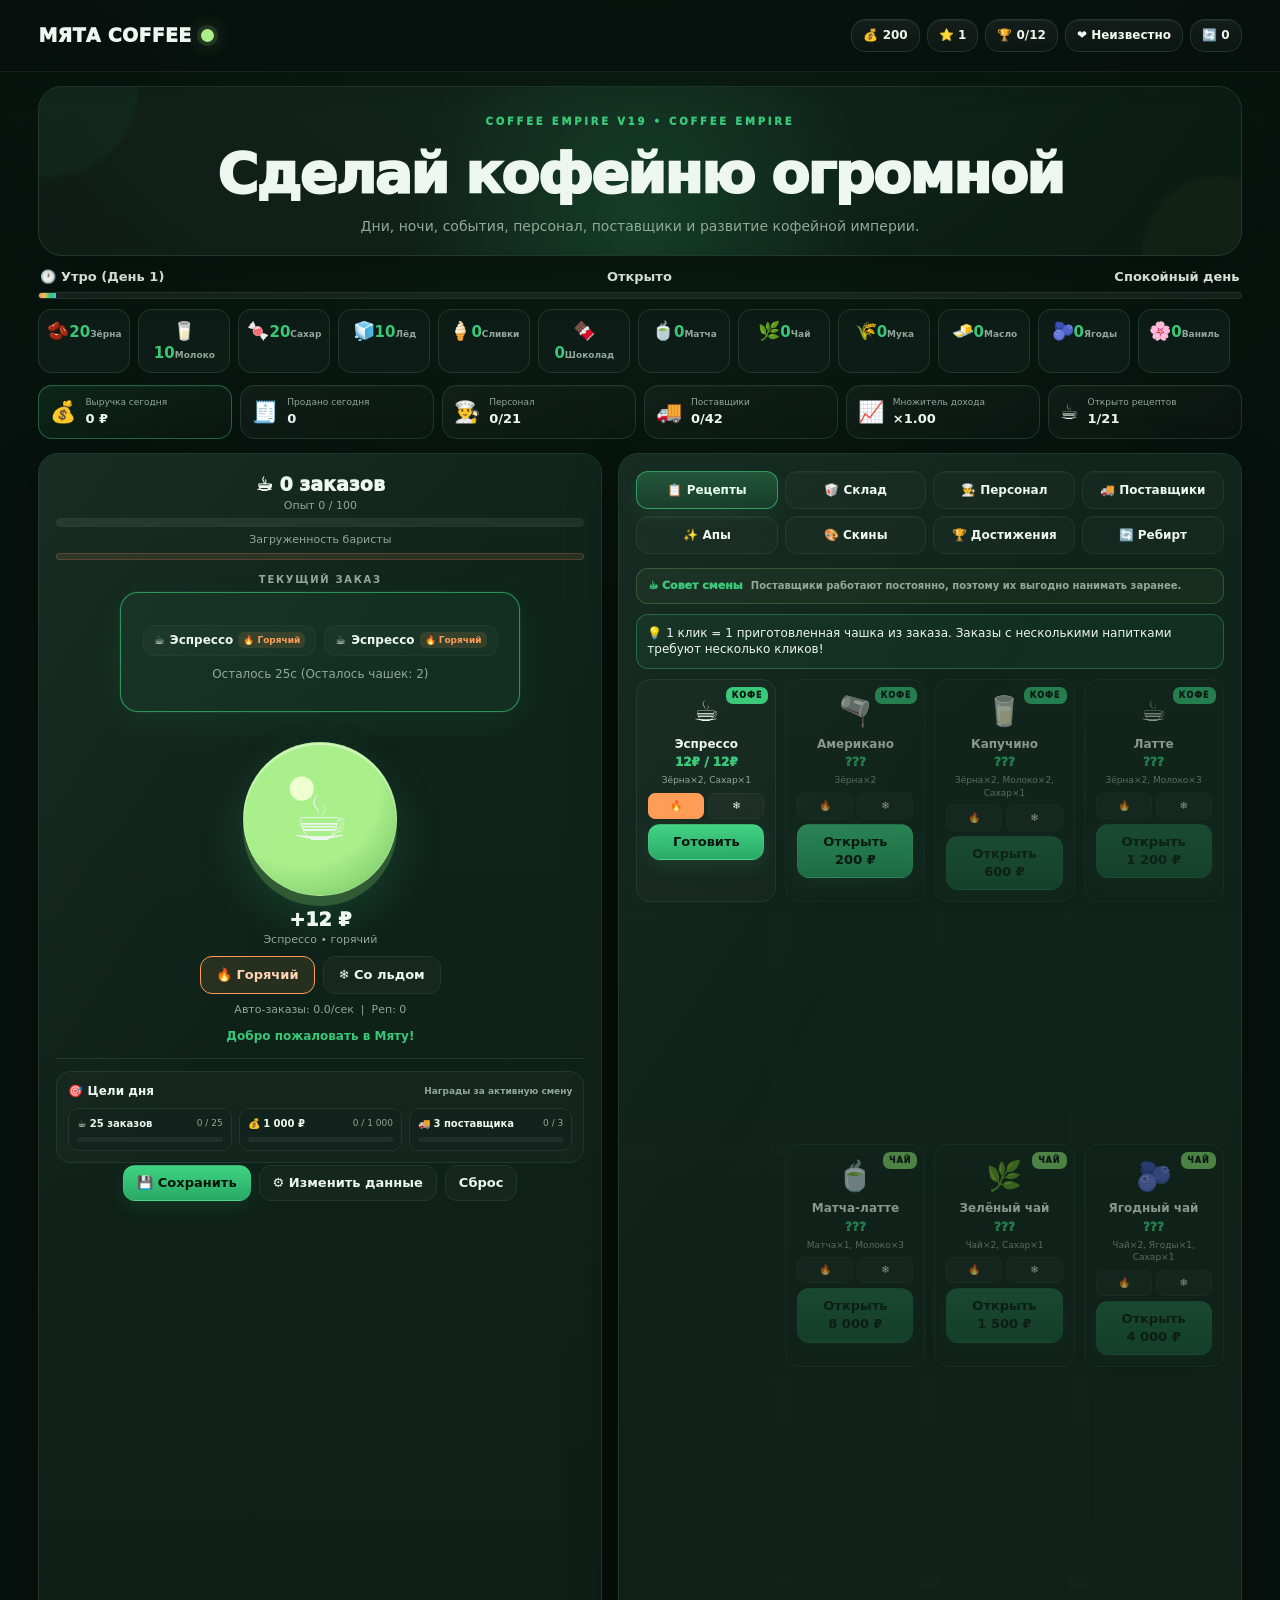
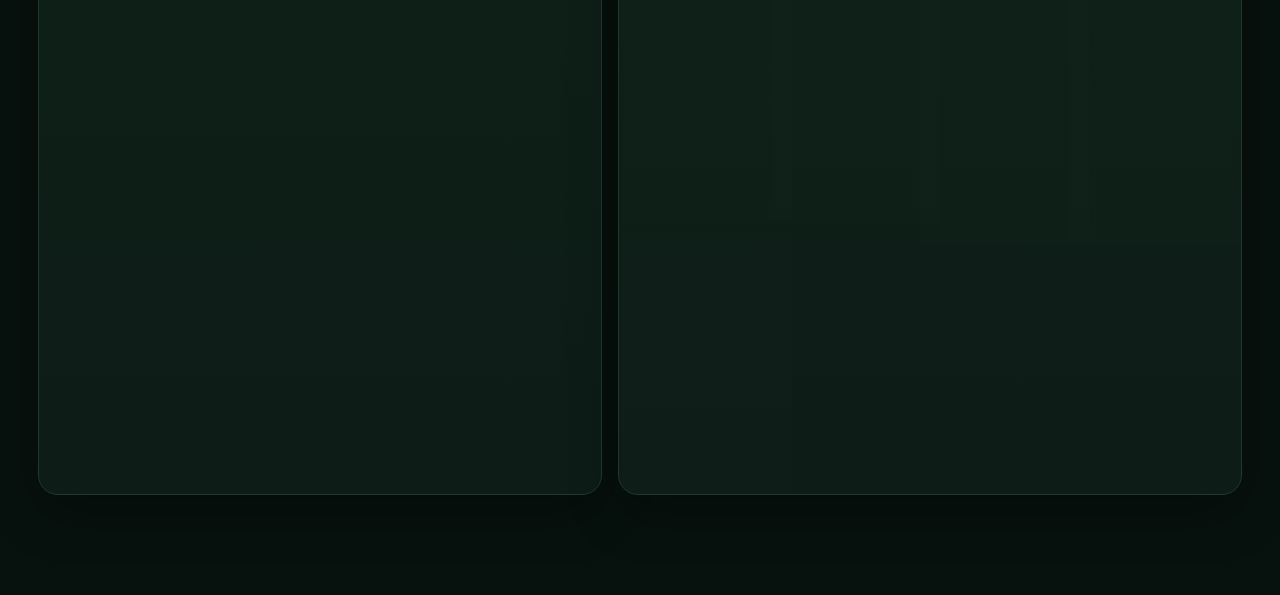
==== commit 3ef27ba4: "Update index.html" ====
--- a/index.html
+++ b/index.html
@@ -278,7 +278,7 @@
   </div>
 </div>
 
-<script>const SAVE_VERSION = 19; 
+<script>const SAVE_VERSION = 20; 
 const DAY_DURATION = 90;
 
 const INGREDIENTS = {
@@ -308,10 +308,10 @@
   cheesecake:{emoji:'🧀',name:'Чизкейк',cat:'dessert',base:650,hot:false,iced:false,ing:{flour:2,butter:1,sugar:2,cream:2},cost:16000},
   muffin:{emoji:'🧁',name:'Маффин',cat:'dessert',base:180,hot:false,iced:false,ing:{flour:3,sugar:1,butter:1,berries:1},cost:3500},
   tiramisu:{emoji:'🍮',name:'Тирамису',cat:'dessert',base:520,hot:false,iced:false,ing:{flour:2,butter:1,cream:2,chocolate:1},cost:14000},
-  doppio:{emoji:'⚡',name:'Доппио',cat:'coffee',base:65,hot:true,iced:false,ing:{beans:4,sugar:1},rebirthReq:1},
-  lavenderRaf:{emoji:'🪻',name:'Лавандовый раф',cat:'coffee',base:120,hot:true,iced:true,ing:{beans:2,cream:3,vanilla:2},rebirthReq:2},
-  volcanoLatte:{emoji:'🌋',name:'Вулканический латте',cat:'coffee',base:280,hot:true,iced:true,ing:{beans:4,milk:3,chocolate:2},rebirthReq:7},
-  divine:{emoji:'✨',name:'Божественный кофе',cat:'coffee',base:3500,hot:true,iced:true,ing:{beans:15,cream:5,vanilla:3,chocolate:2},rebirthReq:20}
+  doppio:{emoji:'⚡',name:'Доппио',cat:'coffee',base:65,hot:true,iced:false,ing:{beans:4,sugar:1},cost:5000,rebirthReq:1},
+  lavenderRaf:{emoji:'🪻',name:'Лавандовый раф',cat:'coffee',base:120,hot:true,iced:true,ing:{beans:2,cream:3,vanilla:2},cost:15000,rebirthReq:2},
+  volcanoLatte:{emoji:'🌋',name:'Вулканический латте',cat:'coffee',base:280,hot:true,iced:true,ing:{beans:4,milk:3,chocolate:2},cost:100000,rebirthReq:7},
+  divine:{emoji:'✨',name:'Божественный кофе',cat:'coffee',base:3500,hot:true,iced:true,ing:{beans:15,cream:5,vanilla:3,chocolate:2},cost:1000000,rebirthReq:20}
 };
 
 const STAFF_DEF=[
@@ -444,7 +444,7 @@
 
 function loadGame(){
   try{
-    const raw = localStorage.getItem('myataCoffeeSecureV14') || localStorage.getItem('myataCoffeeRebirthV19') || localStorage.getItem('myataCoffeeRebirthV13') || localStorage.getItem('myataCoffeeRebirthV12');
+    const raw = localStorage.getItem('myataCoffeeSecureV14') || localStorage.getItem('myataCoffeeRebirthV20') || localStorage.getItem('myataCoffeeRebirthV19') || localStorage.getItem('myataCoffeeRebirthV13') || localStorage.getItem('myataCoffeeRebirthV12');
     if(!raw)return;
     const loaded = deserializeSave(raw);
     if(!loaded || typeof loaded.money !== 'number') return;
@@ -744,8 +744,10 @@
     const r=RECIPES[id];
     if(!S.recipes[id]){
       if(r.rebirthReq&&S.rebirth<r.rebirthReq){log('🔒 Нужен ребирт '+r.rebirthReq);return;}
-      if(S.money<r.cost){log('💸 Не хватает денег');return;}
-      S.money-=r.cost; S.recipes[id]=true; log('✨ Рецепт "'+r.name+'" открыт!'); playSound('ach');
+      const unlockCost=Number.isFinite(Number(r.cost))?Number(r.cost):0;
+      if(S.money<unlockCost){log('💸 Не хватает денег');return;}
+      if(unlockCost>0) S.money-=unlockCost;
+      S.recipes[id]=true; log(unlockCost>0?'✨ Рецепт "'+r.name+'" открыт за '+unlockCost.toLocaleString('ru-RU')+' ₽!':'✨ Рецепт "'+r.name+'" открыт!'); playSound('ach');
     } else {
       selectedRecipe=id;
       if(r.cat==='dessert') selectedTemp='neutral';
@@ -795,7 +797,7 @@
       if(el.hot){el.hot.classList.toggle('active',selectedRecipe===id&&selectedTemp==='hot');el.iced.classList.toggle('active',selectedRecipe===id&&selectedTemp==='iced');}
     }else{
       if(r.rebirthReq){el.btn.disabled=S.rebirth<r.rebirthReq;el.btn.textContent='🔒 Ребирт '+r.rebirthReq+'+';}
-      else{el.btn.disabled=S.money<r.cost;el.btn.textContent='Открыть '+r.cost+'₽';}
+      else{const unlockCost=Number.isFinite(Number(r.cost))?Number(r.cost):0;el.btn.disabled=S.money<unlockCost;el.btn.textContent=unlockCost>0?'Открыть '+unlockCost.toLocaleString('ru-RU')+' ₽':'Открыть';}
       el.cost.textContent='???';
     }
   });
@@ -813,6 +815,9 @@
 
 function updateUI(){
   try{
+    if(!Number.isFinite(Number(S.money))) S.money=200;
+    if(!Number.isFinite(Number(S.earned))) S.earned=0;
+    if(!Number.isFinite(Number(S.xp))) S.xp=0;
     if(!domBuilt){buildStaticDOM();}
     $('money').textContent=Math.floor(S.money);$('cups').textContent=S.cups;$('level').textContent=S.level;
     if($('dayNum'))$('dayNum').textContent=S.day;
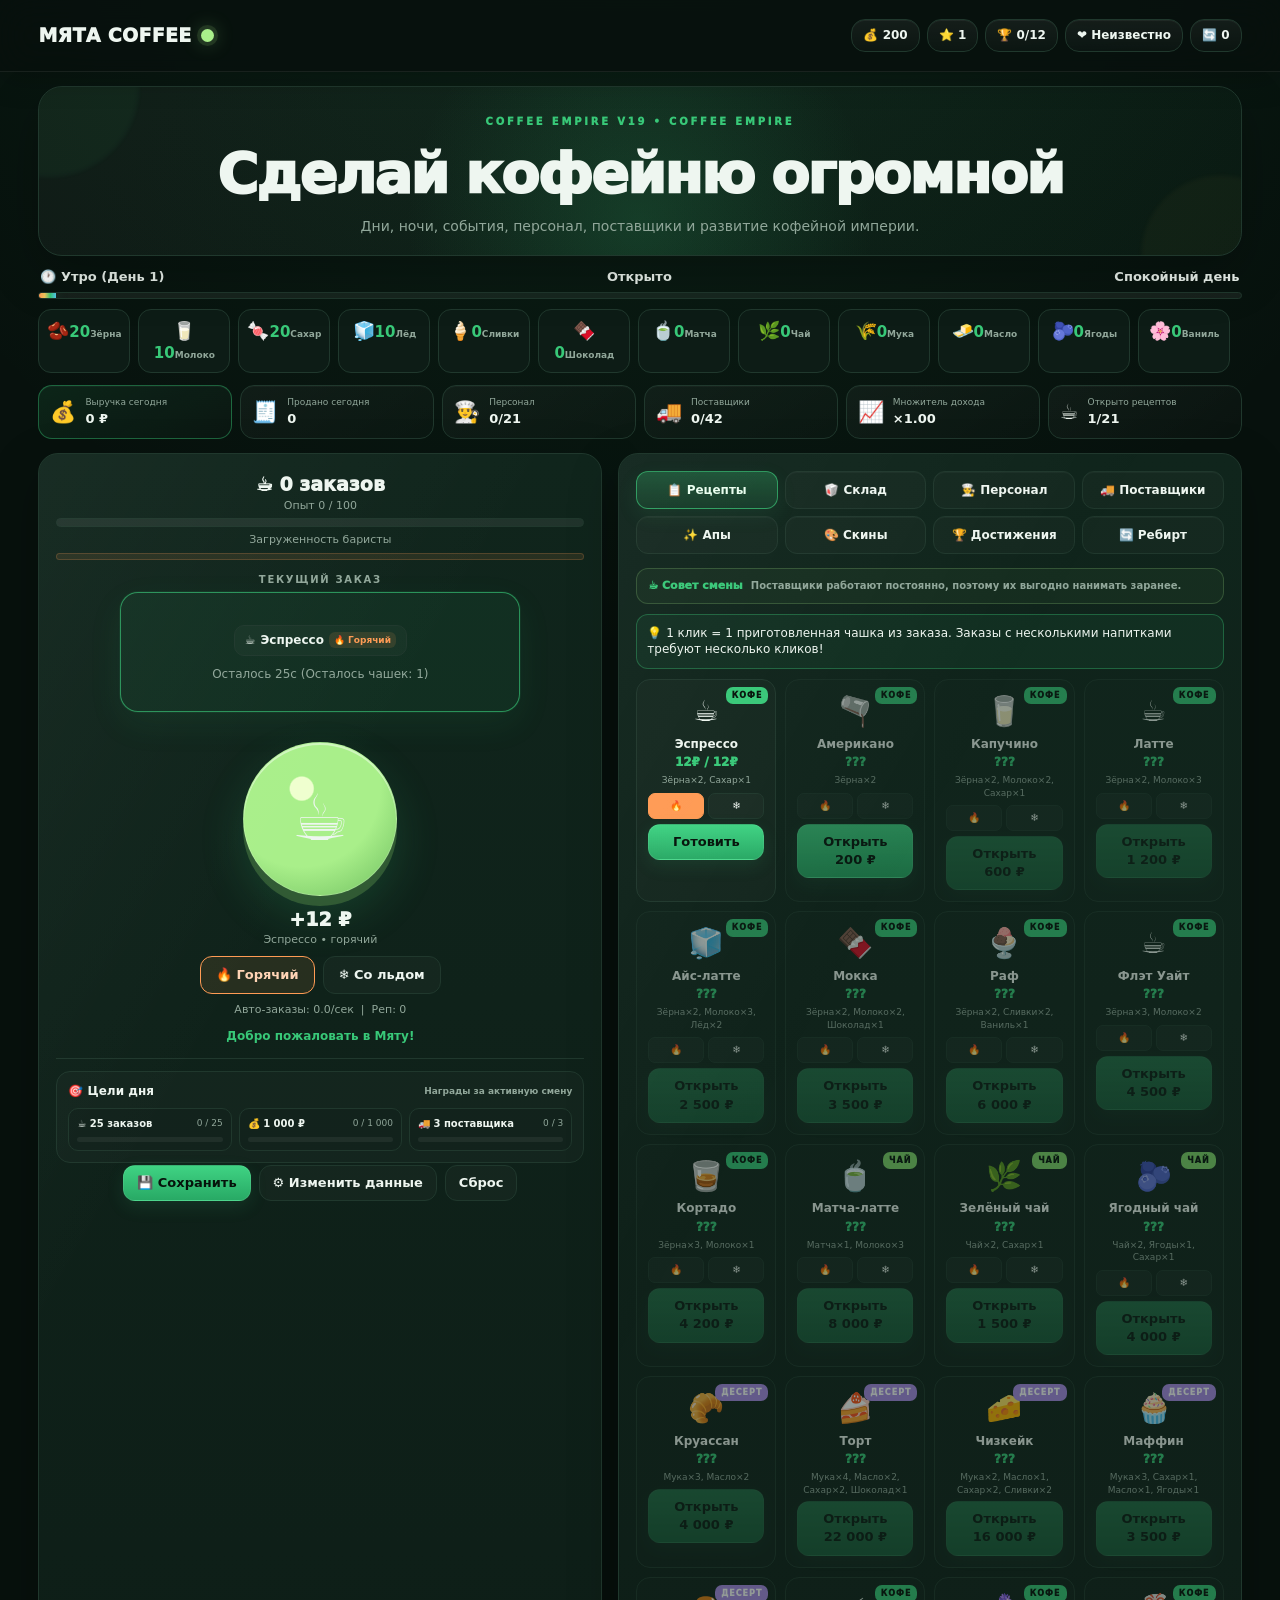
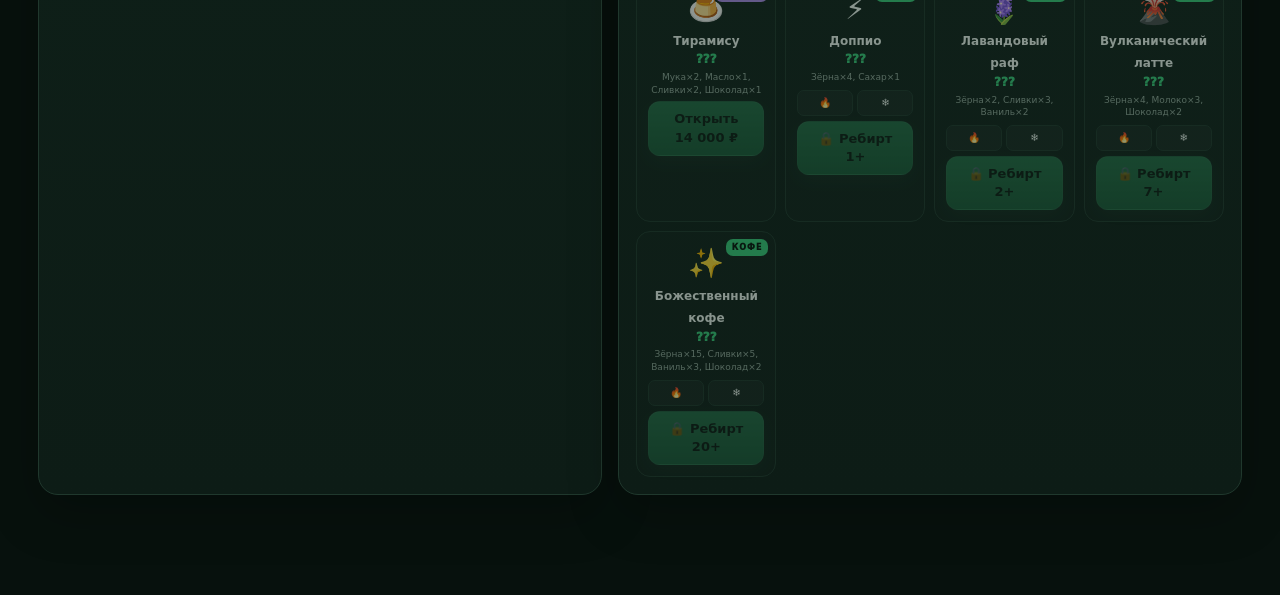
==== commit d6f4df77: "Update index.html" ====
--- a/index.html
+++ b/index.html
@@ -278,7 +278,7 @@
   </div>
 </div>
 
-<script>const SAVE_VERSION = 20; 
+<script>const SAVE_VERSION = 21; 
 const DAY_DURATION = 90;
 
 const INGREDIENTS = {
@@ -342,10 +342,10 @@
 ];
 
 const UPGRADES=[
-  {id:'u1',name:'Удобные стаканчики',desc:'+8₽ к цене кофе',cost:150,type:'base',val:8},
-  {id:'u2',name:'Сиропы',desc:'+25₽ к цене кофе',cost:800,type:'base',val:25},
-  {id:'u3',name:'Премиум зерно',desc:'+80₽ к цене кофе',cost:4000,type:'base',val:80},
-  {id:'u4',name:'Золотые турки',desc:'+400₽ к цене кофе',cost:25000,type:'base',val:400},
+  {id:'u1',name:'Удобные стаканчики',desc:'+3₽ к цене напитка',cost:500,type:'base',val:3},
+  {id:'u2',name:'Сиропы',desc:'+10₽ к цене напитка',cost:3000,type:'base',val:10},
+  {id:'u3',name:'Премиум зерно',desc:'+25₽ к цене напитка',cost:15000,type:'base',val:25},
+  {id:'u4',name:'Золотые турки',desc:'+80₽ к цене напитка',cost:100000,type:'base',val:80},
   {id:'u5',name:'Стеллажи',desc:'+50% к складу',cost:6000,type:'cap',val:0.5},
   {id:'u6',name:'Реклама',desc:'+25% клиентов',cost:10000,type:'spawn',val:0.25}
 ];
@@ -457,6 +457,8 @@
     if(!S.achievements||S.achievements.length!==ACHIEVEMENTS.length)S.achievements=ACHIEVEMENTS.map(a=>({...a}));
     if(!S.skins||S.skins.length!==SKINS.length)S.skins=SKINS.map(s=>({...s}));
     if(!S.upgrades||S.upgrades.length!==UPGRADES.length)S.upgrades=UPGRADES.map(u=>({...u, bought:0}));
+    S.upgrades=UPGRADES.map(def=>{const old=S.upgrades.find(x=>x.id===def.id)||{};const bought=Math.max(0,Math.floor(Number(old.bought)||0));return {...def,bought,cost:Math.floor(def.cost*Math.pow(1.5,bought))};});
+    S.baseBonus=S.upgrades.filter(u=>u.type==='base').reduce((sum,u)=>sum+u.val*u.bought,0);
     if(!S.inv){S.inv={};Object.keys(INGREDIENTS).forEach(k=>S.inv[k]=0);}
     Object.keys(INGREDIENTS).forEach(k=>{if(S.inv[k]==null)S.inv[k]=0});
     if(!S.recipes)S.recipes={espresso:true};
